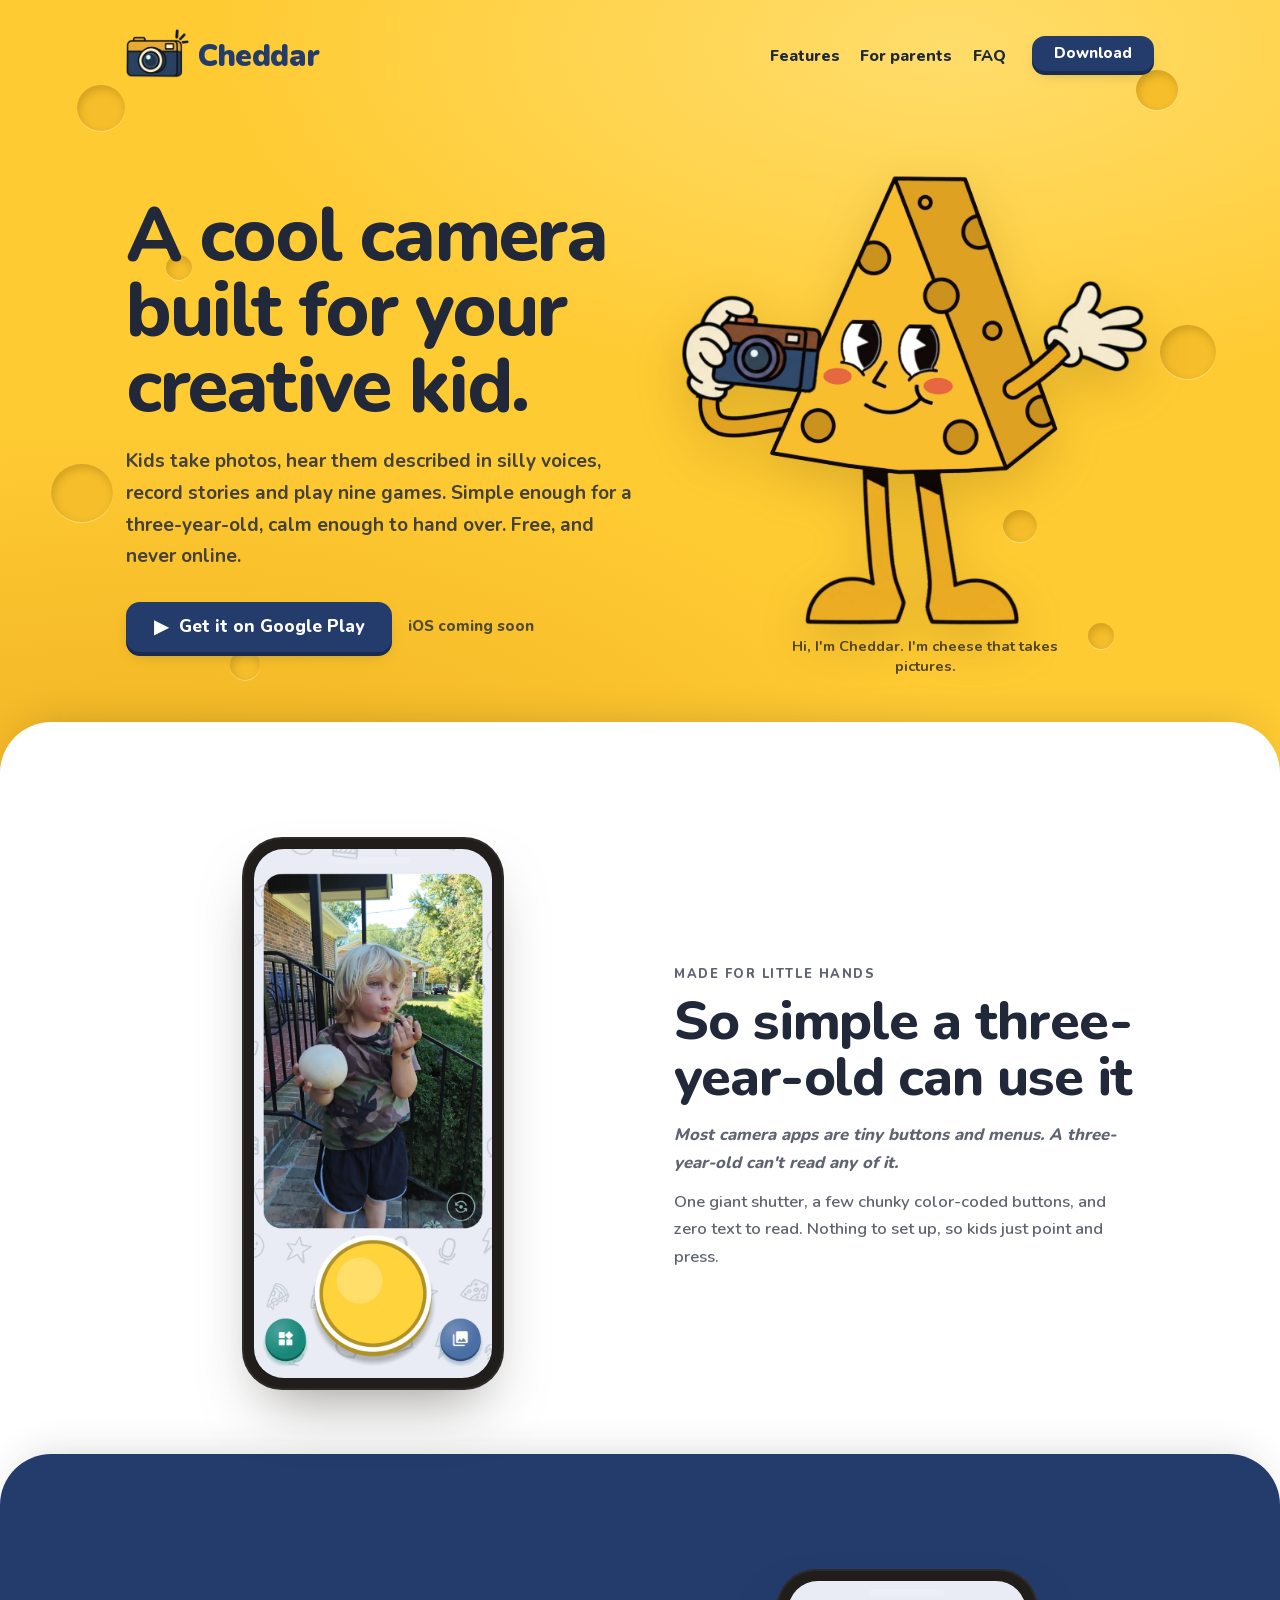
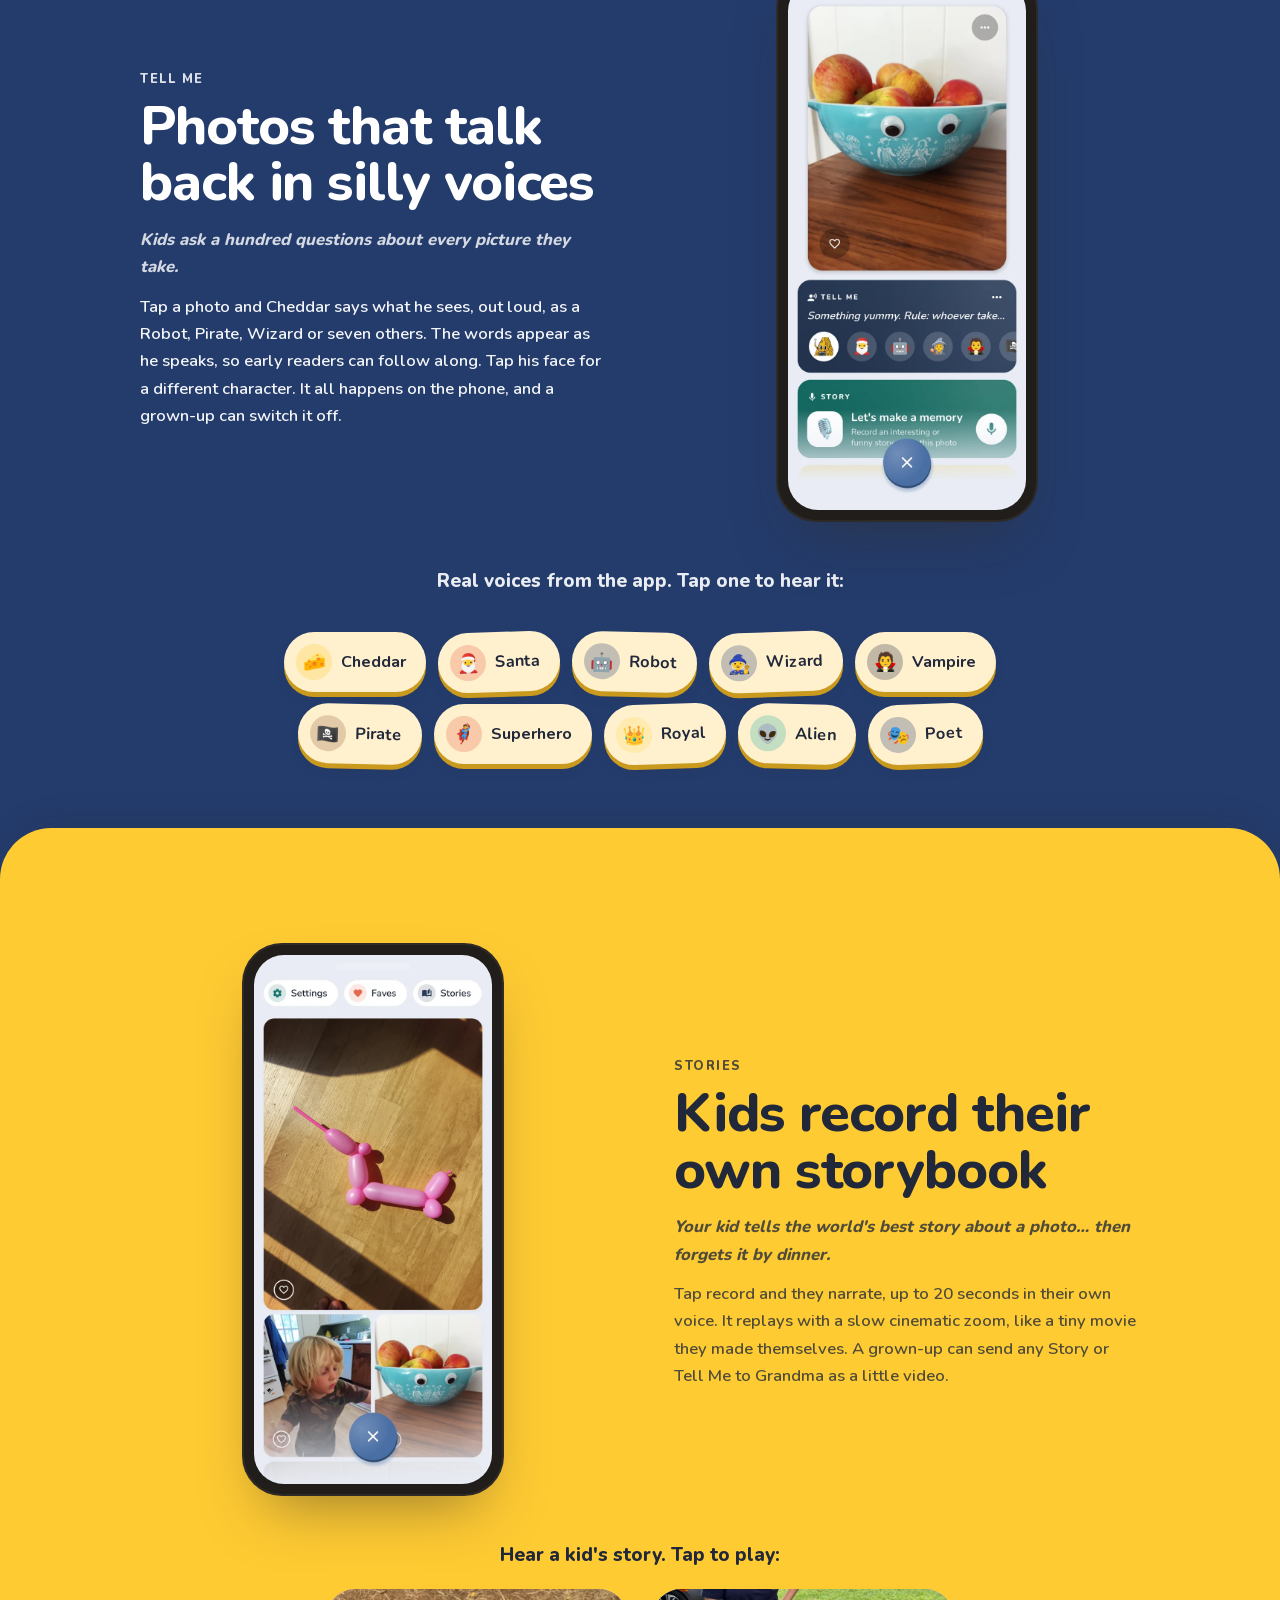
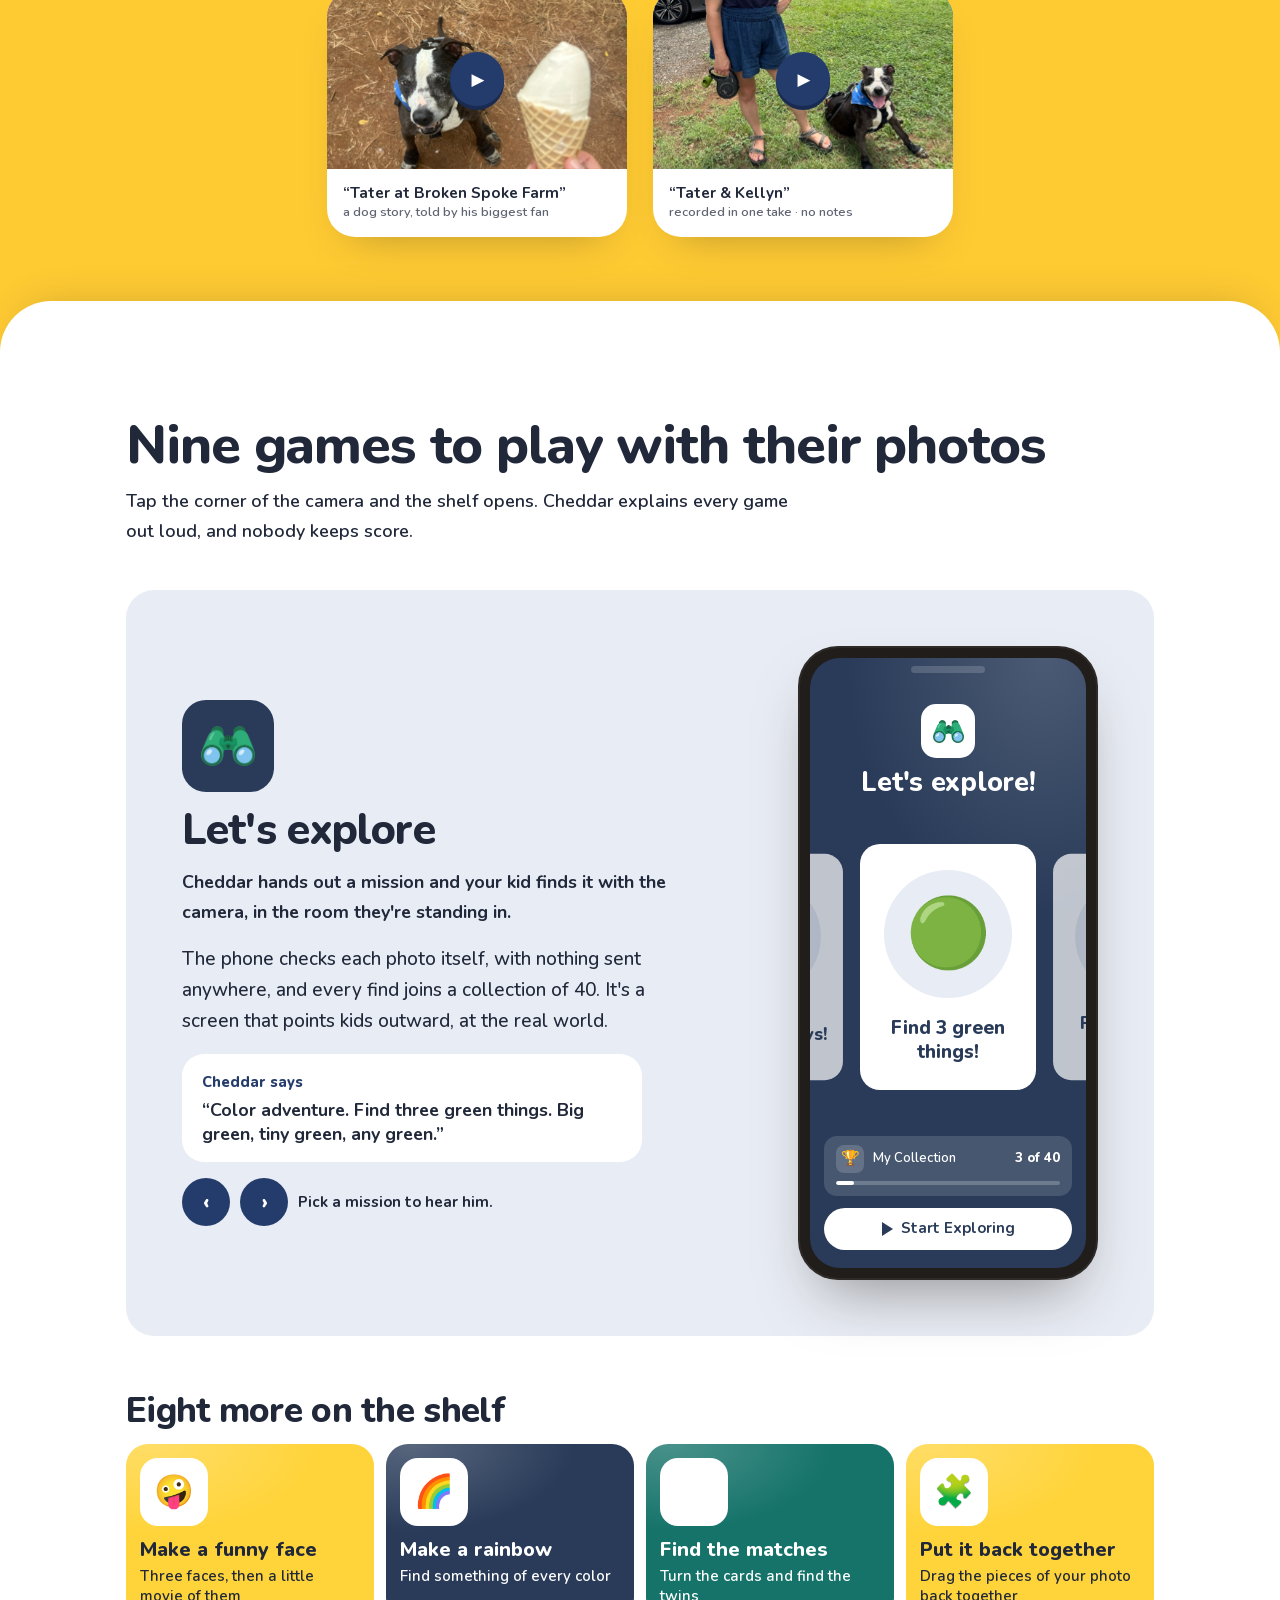
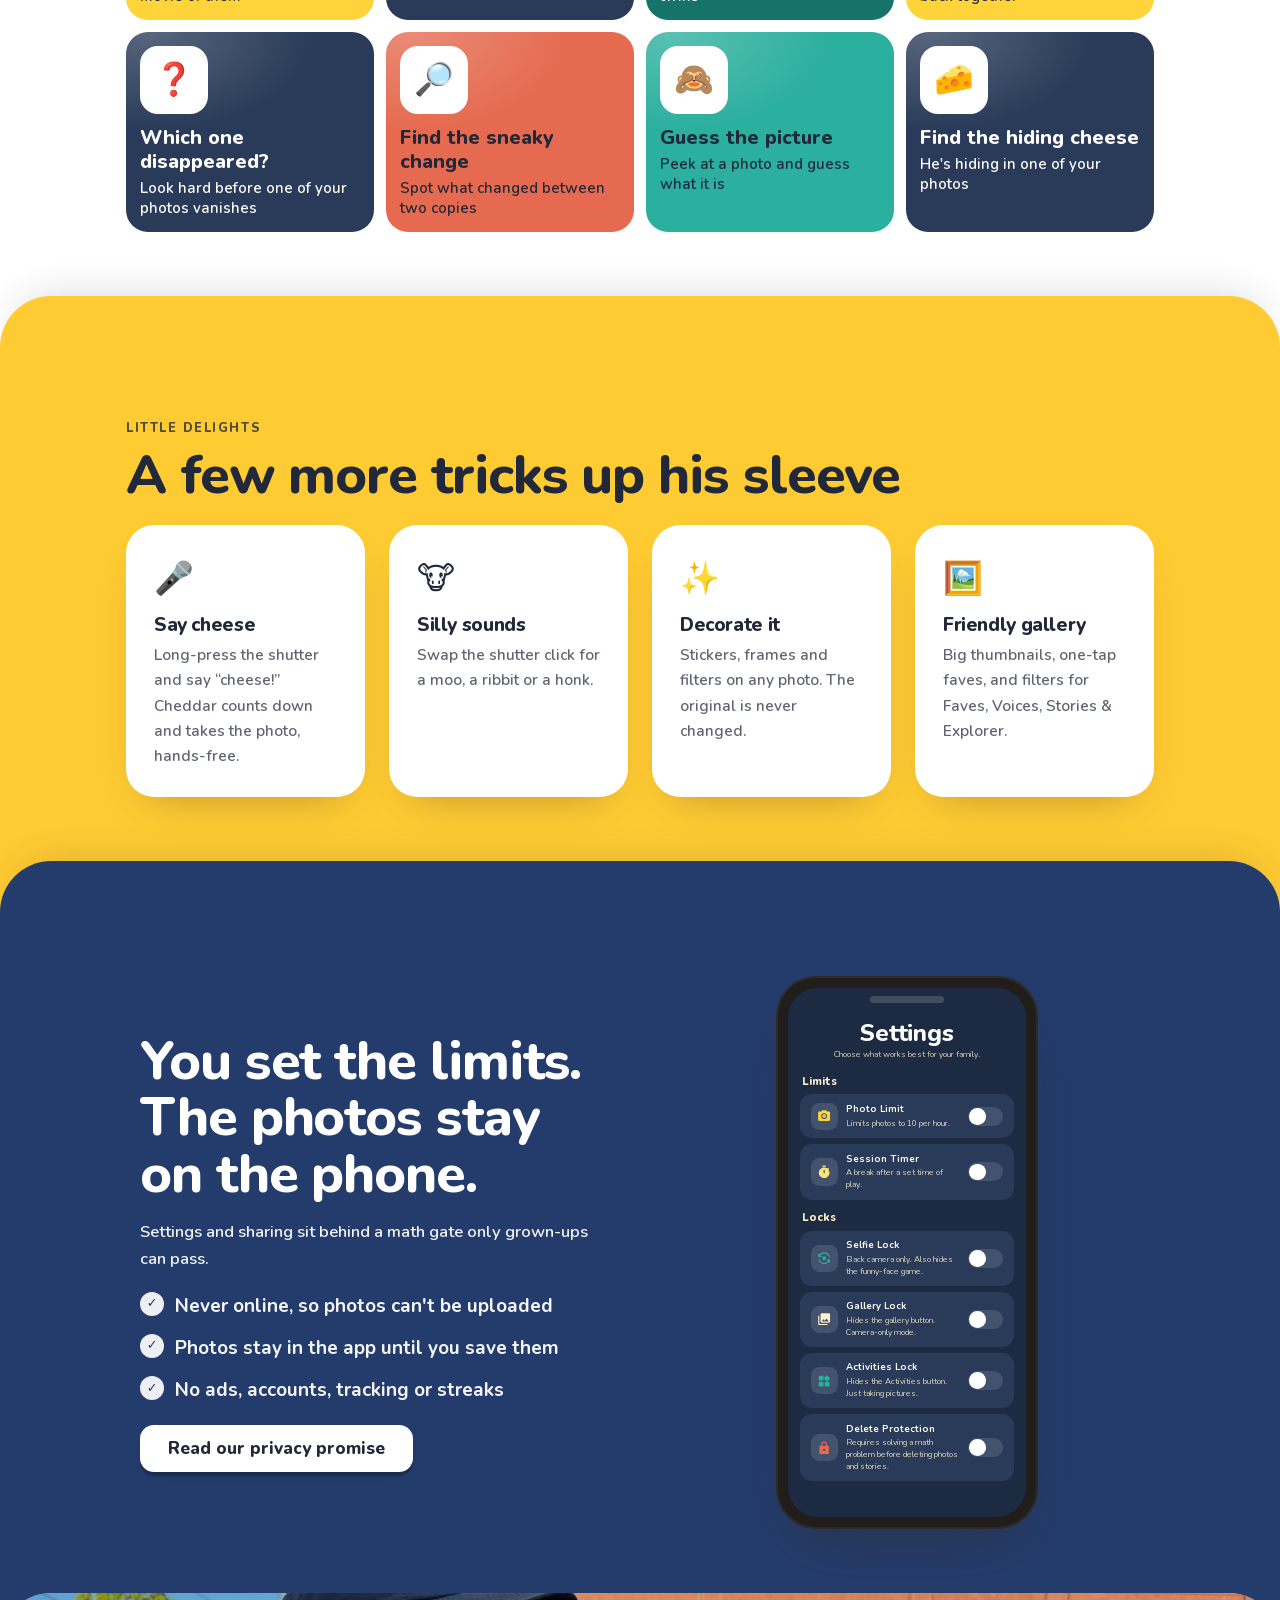
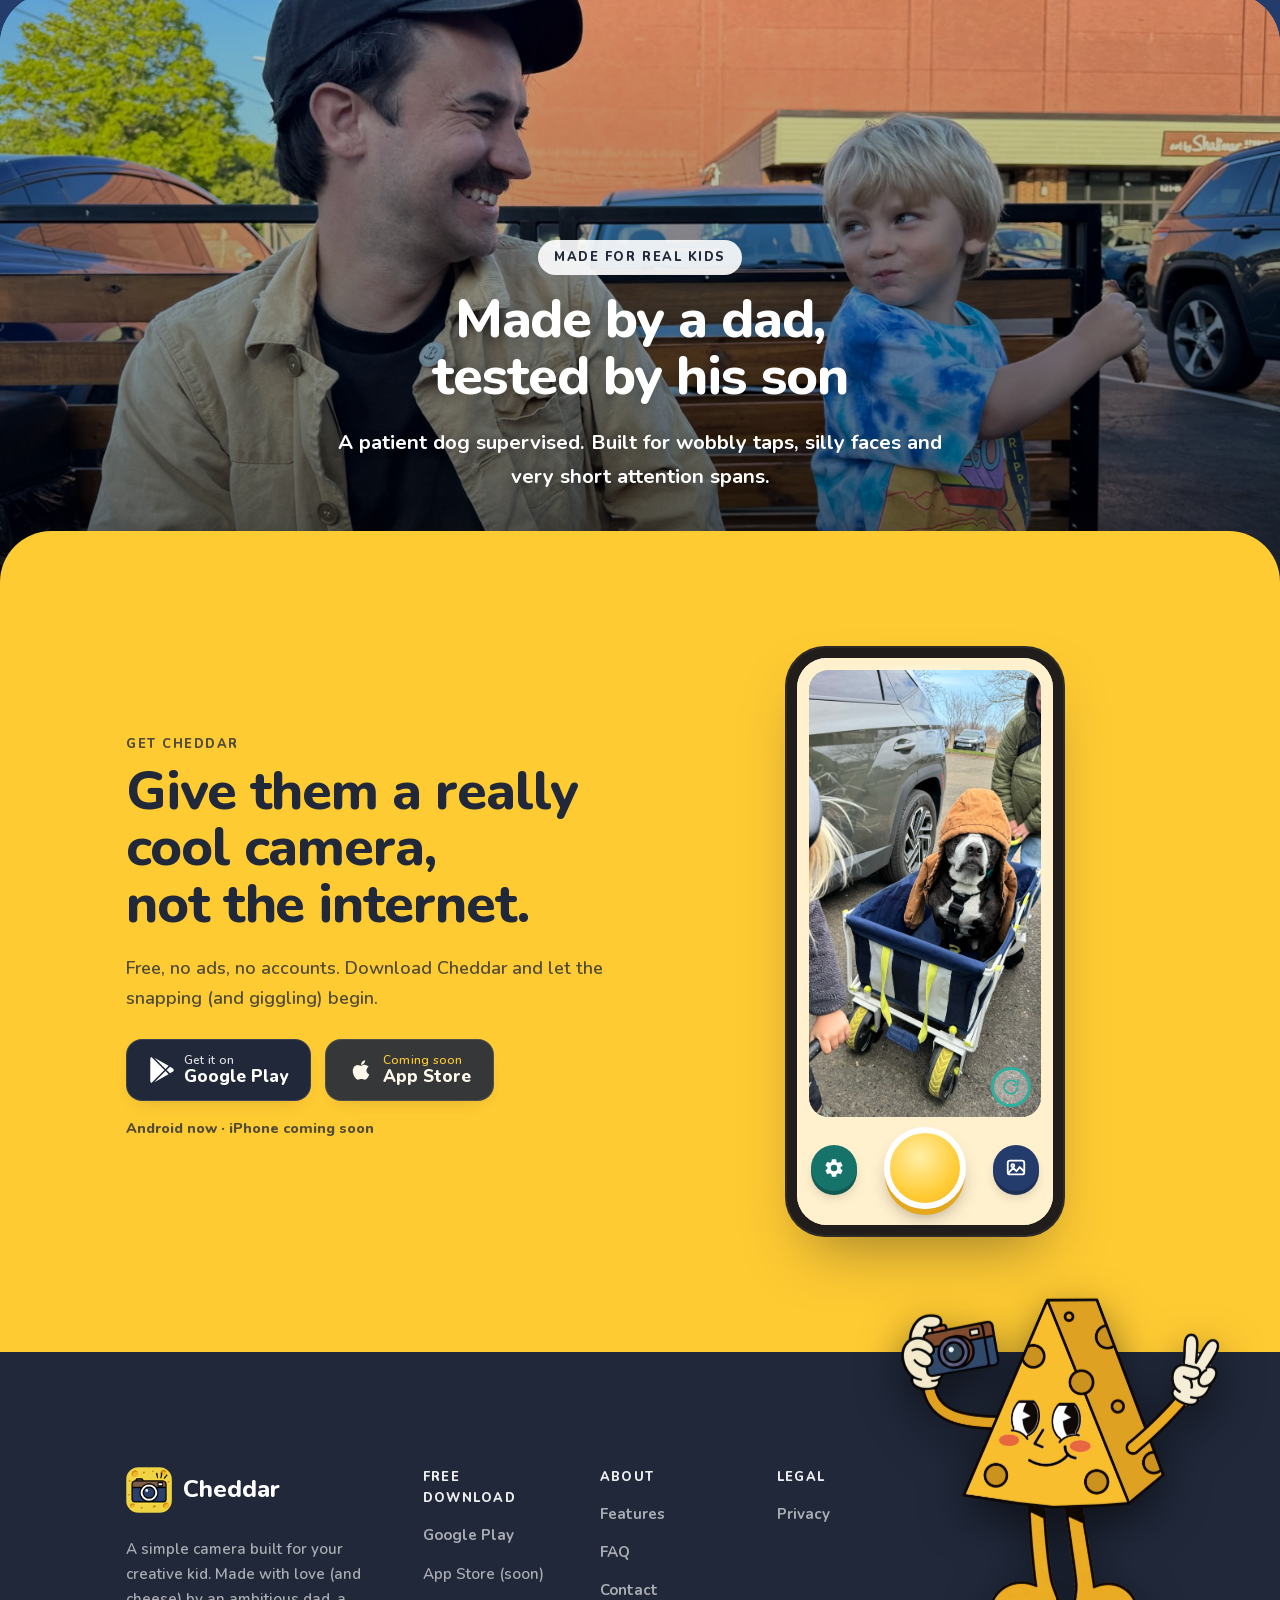
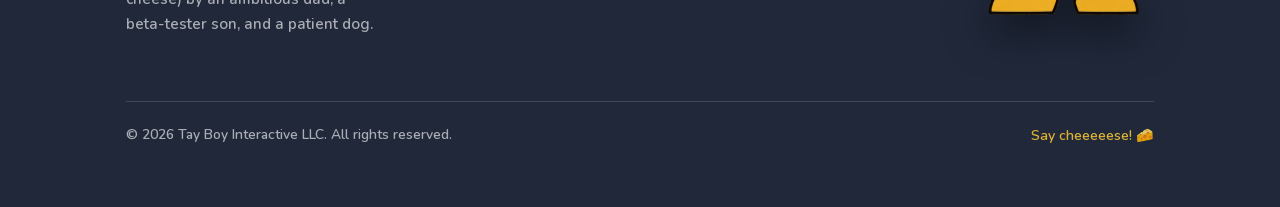
==== index.html @ 5e0cc685 "iPhone: privacy policy gets the iPhone paragraph (backups, add-only camera roll, on-device speech); " ====
<!DOCTYPE html>
<html lang="en">
<head>
  <meta charset="UTF-8" />
  <meta name="viewport" content="width=device-width, initial-scale=1" />
  <script>document.documentElement.classList.add("js");</script>
  <title>Cheddar — A Safe Kids' Camera App for Ages 3 and Up</title>
  <meta name="description" content="Cheddar is a safe, playful first camera app for kids ages 3 and up. Giant buttons, no reading required, photos stay on the device, and parents stay in control." />
  <meta name="theme-color" content="#FFCB33" />
  <link rel="canonical" href="https://cheddar.cam/" />

  <link rel="icon" type="image/png" sizes="32x32" href="assets/img/favicon-32.png?v=202609121222" />
  <link rel="icon" type="image/png" sizes="192x192" href="assets/img/icon-192.png?v=202609121222" />
  <link rel="apple-touch-icon" href="assets/img/apple-touch-icon.png?v=202609121222" />

  <meta property="og:type" content="website" />
  <meta property="og:site_name" content="Cheddar" />
  <meta property="og:title" content="Cheddar — A Safe Kids' Camera App for Ages 3 and Up" />
  <meta property="og:description" content="A safe, playful first camera for kids ages 3 and up. Photos stay on the device; parents stay in control." />
  <meta property="og:url" content="https://cheddar.cam/" />
  <meta property="og:image" content="https://cheddar.cam/assets/img/og-image.png?v=202609121222" />
  <meta property="og:image:width" content="1200" />
  <meta property="og:image:height" content="630" />
  <meta name="twitter:card" content="summary_large_image" />
  <meta name="twitter:title" content="Cheddar — A Safe Kids' Camera App for Ages 3 and Up" />
  <meta name="twitter:description" content="A safe, playful first camera for kids ages 3 and up. Photos stay on the device; parents stay in control." />
  <meta name="twitter:image" content="https://cheddar.cam/assets/img/og-image.png?v=202609121222" />

  <link rel="preload" href="fonts/nunito-latin.woff2" as="font" type="font/woff2" crossorigin />
  <link rel="stylesheet" href="css/styles.css?v=202611171200" />

  <script type="application/ld+json">
  {
    "@context": "https://schema.org",
    "@graph": [
      {
        "@type": "Organization",
        "@id": "https://cheddar.cam/#org",
        "name": "Tay Boy Interactive LLC",
        "url": "https://cheddar.cam/",
        "logo": "https://cheddar.cam/assets/img/icon-512.png?v=202609121222"
      },
      {
        "@type": "WebSite",
        "@id": "https://cheddar.cam/#website",
        "name": "Cheddar",
        "url": "https://cheddar.cam/",
        "publisher": { "@id": "https://cheddar.cam/#org" }
      },
      {
        "@type": "MobileApplication",
        "name": "Cheddar",
        "alternateName": "Cheddar Cam",
        "operatingSystem": "Android",
        "installUrl": "https://play.google.com/store/apps/details?id=com.cheddarcam.android",
        "applicationCategory": "PhotographyApplication",
        "url": "https://cheddar.cam/",
        "description": "Cheddar is a safe, playful first camera app for kids ages 3 and up. Kids take photos by saying “cheese,” hear them described in silly character voices, record their own stories, and play nine games, from scavenger hunts to puzzles made from their own pictures. No ads, no accounts, no tracking — photos stay on the device and parents set the limits.",
        "image": "https://cheddar.cam/assets/img/icon-512.png?v=202609121222",
        "screenshot": "https://cheddar.cam/assets/img/og-image.png?v=202609121222",
        "offers": { "@type": "Offer", "price": "0", "priceCurrency": "USD" },
        "publisher": { "@id": "https://cheddar.cam/#org" }
      }
    ]
  }
  </script>
</head>
<body>
  <a class="skip-link" href="#main">Skip to content</a>


  <header class="site-header">
    <div class="container">
      <a class="brand" href="/">
        <img src="assets/img/logo-camera.webp?v=202609141818" width="45" height="40" alt="" />
        <span>Cheddar</span>
      </a>
      <button class="nav-toggle" type="button" aria-expanded="false" aria-controls="primary-nav" aria-label="Open menu" data-nav-toggle>
        <span class="bars" aria-hidden="true"></span>
      </button>
      <nav class="nav-links" id="primary-nav" aria-label="Primary">
        <a class="nav-text" href="#features">Features</a>
        <a class="nav-text" href="#parents">For parents</a>
        <a class="nav-text" href="/faq">FAQ</a>
        <a class="nav-download toy-btn" href="#download">Download</a>
      </nav>
    </div>
  </header>

  <main id="main">

    <!-- HERO — a playful little world -->
    <section class="hero band" aria-labelledby="hero-title">
      <div class="cheese-holes" aria-hidden="true">
        <span></span><span></span><span></span><span></span>
        <span></span><span></span><span></span><span></span>
      </div>
      <div class="container hero-grid">
        <div class="hero-copy">
          <h1 id="hero-title">
            <span class="ln">A cool camera</span>
            <span class="ln">built for your</span>
            <span class="ln">creative kid.</span>
          </h1>
          <p class="subline">
            Kids take photos, hear them described in silly voices, record
            stories and play nine games. Simple enough for a three-year-old,
            calm enough to hand over. Free, and never online.
          </p>
          <div class="cta-row">
            <a class="toy-btn" href="https://play.google.com/store/apps/details?id=com.cheddarcam.android" data-play-store rel="noopener">
              <span class="btn-emoji" aria-hidden="true">▶</span> Get it on Google Play
            </a>
            <span class="chip is-ghost"> iOS coming soon</span>
          </div>
        </div>

        <div class="hero-visual">
          <div class="hero-mascot-stage" data-mascot-video data-mascot-eager data-webm="assets/video/cheesy-smile.webm?v=202611111000" data-mov="assets/video/cheesy-smile.mov?v=202611111000">
            <img class="hero-mascot-main" src="assets/img/mascot.webp?v=202609181010" alt="Cheddar the cheese mascot, waving with a camera" />
          </div>
          <p class="mascot-intro">Hi, I'm <strong>Cheddar</strong>. I'm cheese that takes pictures.</p>
        </div>
      </div>
    </section>

    <!-- FEATURE PANELS — one clear panel per main feature -->

    <!-- 1. The camera itself (easy UI) -->
    <section id="features" class="fp-section band band--white reveal">
      <div class="container">
        <div class="fpanel">
          <div class="fpanel-media">
            <div class="phone"><div class="phone-screen"><img src="assets/screenshots/camera.webp?v=202610151513" width="280" height="600" alt="Cheddar's camera screen: one giant yellow shutter, the games button and the gallery button" loading="lazy" /></div></div>
          </div>
          <div class="fpanel-copy">
            <span class="eyebrow">Made for little hands</span>
            <h2>So simple a three-year-old can use it</h2>
            <p class="fp-problem">Most camera apps are tiny buttons and menus. A three-year-old can't read any of it.</p>
            <p class="fp-desc">One giant shutter, a few chunky color-coded buttons, and zero text to read. Nothing to set up, so kids just point and press.</p>
          </div>
        </div>
      </div>
    </section>

    <!-- 2. Tell Me (with the voice picker folded in) -->
    <section class="fp-section band band--purple reveal">
      <div class="container">
        <div class="fpanel reverse">
          <div class="fpanel-media">
            <div class="phone"><div class="phone-screen"><img src="assets/screenshots/cheddar-says.webp?v=202610151513" width="280" height="600" alt="A photo of a bowl of apples with googly eyes, with Cheddar's Tell Me card and the character voices beneath it" loading="lazy" /></div></div>
          </div>
          <div class="fpanel-copy">
            <span class="eyebrow">Tell Me</span>
            <h2>Photos that talk back in silly voices</h2>
            <p class="fp-problem">Kids ask a hundred questions about every picture they take.</p>
            <p class="fp-desc">Tap a photo and Cheddar says what he sees, out loud, as a Robot, Pirate, Wizard or seven others. The words appear as he speaks, so early readers can follow along. Tap his face for a different character. It all happens on the phone, and a grown-up can switch it off.</p>
          </div>
        </div>
        <div class="cs-voices">
          <p class="cs-voices-label">Real voices from the app. Tap one to hear it:</p>
          <div class="voice-strip" role="group" aria-label="Character voice samples">
            <button class="voice-chip accent-yellow" type="button" data-audio="assets/voices/voice_preview_kore.m4a"><span class="vc-emoji" aria-hidden="true">🧀</span> Cheddar</button>
            <button class="voice-chip accent-coral" type="button" data-audio="assets/voices/voice_preview_sulafat.m4a"><span class="vc-emoji" aria-hidden="true">🎅</span> Santa</button>
            <button class="voice-chip accent-sky" type="button" data-audio="assets/voices/voice_preview_schedar.m4a"><span class="vc-emoji" aria-hidden="true">🤖</span> Robot</button>
            <button class="voice-chip accent-purple" type="button" data-audio="assets/voices/voice_preview_charon.m4a"><span class="vc-emoji" aria-hidden="true">🧙</span> Wizard</button>
            <button class="voice-chip accent-ink" type="button" data-audio="assets/voices/voice_preview_algenib.m4a"><span class="vc-emoji" aria-hidden="true">🧛</span> Vampire</button>
            <button class="voice-chip accent-orange" type="button" data-audio="assets/voices/voice_preview_orus.m4a"><span class="vc-emoji" aria-hidden="true">🏴‍☠️</span> Pirate</button>
            <button class="voice-chip accent-pink" type="button" data-audio="assets/voices/voice_preview_fenrir.m4a"><span class="vc-emoji" aria-hidden="true">🦸</span> Superhero</button>
            <button class="voice-chip accent-splash" type="button" data-audio="assets/voices/voice_preview_achernar.m4a"><span class="vc-emoji" aria-hidden="true">👑</span> Royal</button>
            <button class="voice-chip accent-mint" type="button" data-audio="assets/voices/voice_preview_zephyr.m4a"><span class="vc-emoji" aria-hidden="true">👽</span> Alien</button>
            <button class="voice-chip accent-purple" type="button" data-audio="assets/voices/voice_preview_puck.m4a"><span class="vc-emoji" aria-hidden="true">🎭</span> Poet</button>
          </div>
        </div>
      </div>
    </section>

    <!-- 3. Stories (sharing folded in) -->
    <section class="fp-section band band--yellow reveal">
      <div class="container">
        <div class="fpanel">
          <div class="fpanel-media">
            <div class="phone"><div class="phone-screen"><img src="assets/screenshots/gallery.webp?v=202610151513" width="280" height="600" alt="Cheddar's gallery: big photos, a heart on each one, and filter pills for Settings, Faves and Stories" loading="lazy" /></div></div>
          </div>
          <div class="fpanel-copy">
            <span class="eyebrow">Stories</span>
            <h2>Kids record their own storybook</h2>
            <p class="fp-problem">Your kid tells the world's best story about a photo… then forgets it by dinner.</p>
            <p class="fp-desc">Tap record and they narrate, up to 20 seconds in their own voice. It replays with a slow cinematic zoom, like a tiny movie they made themselves. A grown-up can send any Story or Tell Me to Grandma as a little video.</p>
          </div>
        </div>
        <div class="story-strip">
          <p class="story-label">Hear a kid's story. Tap to play:</p>
          <div class="story-cards">
            <button class="story-card" type="button" data-audio="assets/stories/story-1.m4a" data-kb="13" aria-label="Play story: Tater at Broken Spoke Farm">
              <span class="story-photo sp-1"><img src="assets/stories/story-1.jpg?v=202610151513" alt="" loading="lazy" decoding="async" /><span class="story-play" aria-hidden="true"></span></span>
              <span class="story-cap"><b>“Tater at Broken Spoke Farm”</b><span>a dog story, told by his biggest fan</span></span>
            </button>
            <button class="story-card" type="button" data-audio="assets/stories/story-2.m4a" data-kb="21" aria-label="Play story: Tater and Kellyn">
              <span class="story-photo sp-2"><img src="assets/stories/story-2.jpg?v=202610151513" alt="" loading="lazy" decoding="async" /><span class="story-play" aria-hidden="true"></span></span>
              <span class="story-cap"><b>“Tater &amp; Kellyn”</b><span>recorded in one take · no notes</span></span>
            </button>
          </div>
        </div>
      </div>
    </section>

    <!-- 4. The games shelf: Explorer featured with a working demo, then the other eight games.
         Tile titles, subtitles, marks and colours mirror ActivitiesScreen.kt in the Android repo;
         the demo mirrors SafariScreen.kt, and its missions and lines come from SafariTemplates.kt.
         Each mission plays Cheddar's own recorded intro, copied from the app's clip library. -->
    <section id="activities" class="shelf-section band band--white reveal">
      <div class="container">
        <div class="section-head shelf-head">
          <h2>Nine games to play with their photos</h2>
          <p class="lede">Tap the corner of the camera and the shelf opens. Cheddar explains every game out loud, and nobody keeps score.</p>
        </div>

        <div class="shelf-feature">
          <div class="shelf-feature-copy">
            <span class="shelf-feature-mark"><img src="assets/img/binoculars.webp?v=202611101700" width="54" height="40" alt="" /></span>
            <h3>Let's explore</h3>
            <p class="shelf-feature-lede">Cheddar hands out a mission and your kid finds it with the camera, in the room they're standing in.</p>
            <p>The phone checks each photo itself, with nothing sent anywhere, and every find joins a collection of 40. It's a screen that points kids outward, at the real world.</p>
            <div class="shelf-says" aria-live="polite"><b>Cheddar says</b><q data-explorer-says>Color adventure. Find three green things. Big green, tiny green, any green.</q></div>
            <div class="shelf-nav">
              <button type="button" data-explorer-prev aria-label="Previous mission">‹</button>
              <button type="button" data-explorer-next aria-label="Next mission">›</button>
              <span>Pick a mission to hear him.</span>
            </div>
          </div>

          <div class="phone shelf-phone">
            <div class="phone-screen">
              <div class="app-explorer" data-ui data-explorer-demo>
                <span class="ex-mark"><img src="assets/img/binoculars.webp?v=202611101700" width="31" height="23" alt="" /></span>
                <p class="ex-title">Let's explore!</p>
                <div class="ex-view" data-explorer-view>
                  <div class="ex-track" data-explorer-track role="group" aria-label="Pick a mission">
                      <button class="ex-card" type="button" data-audio="assets/voices/explorer-comfy.m4a" data-says="New adventure. Find three comfy things. Go."><span class="ex-disc" aria-hidden="true">🛋️</span><span class="ex-name">Find 3 comfy things!</span></button>
                      <button class="ex-card" type="button" data-audio="assets/voices/explorer-smiles.m4a" data-says="Smile adventure. Find three big smiles. Tickles are allowed."><span class="ex-disc" aria-hidden="true">😁</span><span class="ex-name">Find 3 big smiles!</span></button>
                      <button class="ex-card" type="button" data-audio="assets/voices/explorer-toys.m4a" data-says="New adventure. Find three fun toys. Go."><span class="ex-disc" aria-hidden="true">🎈</span><span class="ex-name">Find 3 fun toys!</span></button>
                      <button class="ex-card is-focus" type="button" data-audio="assets/voices/explorer-green.m4a" data-says="Color adventure. Find three green things. Big green, tiny green, any green."><span class="ex-disc" aria-hidden="true">🟢</span><span class="ex-name">Find 3 green things!</span></button>
                      <button class="ex-card" type="button" data-audio="assets/voices/explorer-bright.m4a" data-says="Light adventure. Find three bright spots. Sunny windows, glowy lamps, shiny stuff."><span class="ex-disc" aria-hidden="true">☀️</span><span class="ex-name">Find 3 bright spots!</span></button>
                      <button class="ex-card" type="button" data-audio="assets/voices/explorer-yummy.m4a" data-says="New adventure. Find three yummy things. Go."><span class="ex-disc" aria-hidden="true">🍎</span><span class="ex-name">Find 3 yummy things!</span></button>
                      <button class="ex-card" type="button" data-audio="assets/voices/explorer-blue.m4a" data-says="Color adventure. Find three blue things. Big blue, tiny blue, any blue."><span class="ex-disc" aria-hidden="true">🔵</span><span class="ex-name">Find 3 blue things!</span></button>
                      <button class="ex-card" type="button" data-audio="assets/voices/explorer-shoes.m4a" data-says="New mission. Find three shoes. Easy. Probably. Go find out."><span class="ex-disc" aria-hidden="true">👟</span><span class="ex-name">Find 3 shoes!</span></button>
                  </div>
                </div>
                <div class="ex-coll"><span class="ex-trophy" aria-hidden="true">🏆</span><span>My Collection</span><span class="ex-count">3 of 40</span><span class="ex-bar"><i></i></span></div>
                <button class="ex-start" type="button" data-explorer-start>Start Exploring</button>
              </div>
            </div>
          </div>
        </div>

        <h3 class="shelf-more">Eight more on the shelf</h3>
        <ul class="shelf-tiles" data-ui>
          <li class="shelf-tile is-yellow"><span class="shelf-mark" aria-hidden="true">🤪</span><b>Make a funny face</b><span class="shelf-sub">Three faces, then a little movie of them</span></li>
          <li class="shelf-tile is-navy"><span class="shelf-mark" aria-hidden="true">🌈</span><b>Make a rainbow</b><span class="shelf-sub">Find something of every color</span></li>
          <li class="shelf-tile is-teal-deep"><span class="shelf-mark shelf-mark--pair" aria-hidden="true"><span>🃏</span><span>🃏</span></span><b>Find the matches</b><span class="shelf-sub">Turn the cards and find the twins</span></li>
          <li class="shelf-tile is-yellow"><span class="shelf-mark" aria-hidden="true">🧩</span><b>Put it back together</b><span class="shelf-sub">Drag the pieces of your photo back together</span></li>
          <li class="shelf-tile is-navy"><span class="shelf-mark" aria-hidden="true">❓</span><b>Which one disappeared?</b><span class="shelf-sub">Look hard before one of your photos vanishes</span></li>
          <li class="shelf-tile is-coral"><span class="shelf-mark" aria-hidden="true">🔎</span><b>Find the sneaky change</b><span class="shelf-sub">Spot what changed between two copies</span></li>
          <li class="shelf-tile is-teal"><span class="shelf-mark" aria-hidden="true">🙈</span><b>Guess the picture</b><span class="shelf-sub">Peek at a photo and guess what it is</span></li>
          <li class="shelf-tile is-navy"><span class="shelf-mark" aria-hidden="true">🧀</span><b>Find the hiding cheese</b><span class="shelf-sub">He's hiding in one of your photos</span></li>
        </ul>
      </div>
    </section>

    <!-- 5. MORE COOL STUFF (Say Cheese lives here as the first card) -->
    <section class="more-section band band--yellow reveal">
      <div class="container">
        <div class="section-head center">
          <span class="eyebrow">Little delights</span>
          <h2>A few more tricks up his sleeve</h2>
        </div>
        <div class="more-grid">
          <div class="more-card accent-sky"><span class="more-emoji" aria-hidden="true">🎤</span><h3>Say cheese</h3><p>Long-press the shutter and say “cheese!” Cheddar counts down and takes the photo, hands-free.</p></div>
          <div class="more-card accent-mint"><span class="more-emoji" aria-hidden="true">🐮</span><h3>Silly sounds</h3><p>Swap the shutter click for a moo, a ribbit or a honk.</p></div>
          <div class="more-card accent-pink"><span class="more-emoji" aria-hidden="true">✨</span><h3>Decorate it</h3><p>Stickers, frames and filters on any photo. The original is never changed.</p></div>
          <div class="more-card accent-orange"><span class="more-emoji" aria-hidden="true">🖼️</span><h3>Friendly gallery</h3><p>Big thumbnails, one-tap faves, and filters for Faves, Voices, Stories &amp; Explorer.</p></div>
        </div>
      </div>
    </section>

    <!-- 6. For parents: copy beside a working copy of the app's own Settings screen.
         The rows, words, icons and defaults mirror SettingsScreen.kt in the Android repo
         (Limits + Locks), shown in the site's phone frame; re-check them there when the app's settings change. -->
    <section id="parents" class="fp-section band band--blue clip reveal">
      <div class="container">
        <div class="fpanel reverse parents-panel">
          <div class="fpanel-media">
            <div class="phone parents-phone"><div class="phone-screen">
            <div class="app-settings" data-ui data-settings-demo role="group" aria-label="A working copy of Cheddar's grown-up settings">
              <p class="as-title">Settings</p>
              <p class="as-sub">Choose what works best for your family.</p>

              <p class="as-head">Limits</p>
              <div class="as-card">
                <div class="as-row"><span class="as-chip as-yellow"><svg viewBox="0 0 24 24" aria-hidden="true" focusable="false"><path d="M12,12m-3,0a3,3 0,1 1,6 0a3,3 0,1 1,-6 0"/><path d="M20,4h-3.17l-1.24,-1.35c-0.37,-0.41 -0.91,-0.65 -1.47,-0.65L9.88,2c-0.56,0 -1.1,0.24 -1.48,0.65L7.17,4L4,4c-1.1,0 -2,0.9 -2,2v12c0,1.1 0.9,2 2,2h16c1.1,0 2,-0.9 2,-2L22,6c0,-1.1 -0.9,-2 -2,-2zM12,17c-2.76,0 -5,-2.24 -5,-5s2.24,-5 5,-5 5,2.24 5,5 -2.24,5 -5,5z"/></svg></span><span class="as-text"><span class="as-name">Photo Limit</span><span class="as-desc" data-limit-desc>Limits photos to 10 per hour.</span></span><button class="as-switch" type="button" role="switch" aria-checked="false" aria-label="Photo Limit" data-sw="limit" data-opens></button></div>
                <div class="as-extra"><div class="as-extra-in">
                  <div class="as-hair"></div>
                  <div class="as-picker" role="group" aria-label="Photos per hour" data-pick="limit"><button type="button" data-v="5" aria-pressed="false">5</button><button type="button" data-v="10" aria-pressed="true">10</button><button type="button" data-v="15" aria-pressed="false">15</button><button type="button" data-v="20" aria-pressed="false">20</button></div>
                  <div class="as-hair as-hair--in"></div>
                  <div class="as-sub-row"><div class="as-row"><span class="as-chip as-teal"><svg viewBox="0 0 24 24" aria-hidden="true" focusable="false"><path d="M3,10v4c0,0.55 0.45,1 1,1h3l3.29,3.29c0.63,0.63 1.71,0.18 1.71,-0.71L12,6.41c0,-0.89 -1.08,-1.34 -1.71,-0.71L7,9L4,9c-0.55,0 -1,0.45 -1,1zM16.5,12c0,-1.77 -1.02,-3.29 -2.5,-4.03v8.05c1.48,-0.73 2.5,-2.25 2.5,-4.02zM14,4.45v0.2c0,0.38 0.25,0.71 0.6,0.85C17.18,6.53 19,9.06 19,12s-1.82,5.47 -4.4,6.5c-0.36,0.14 -0.6,0.47 -0.6,0.85v0.2c0,0.63 0.63,1.07 1.21,0.85C18.6,19.11 21,15.84 21,12s-2.4,-7.11 -5.79,-8.4c-0.58,-0.23 -1.21,0.22 -1.21,0.85z"/></svg></span><span class="as-text"><span class="as-name">Count Down Out Loud</span><span class="as-desc">Cheddar says how many photos are left (“2 more pictures!”).</span></span><button class="as-switch" type="button" role="switch" aria-checked="false" aria-label="Count Down Out Loud for photos" data-sw="limit-count"></button></div></div>
                </div></div>
              </div>
              <div class="as-card">
                <div class="as-row"><span class="as-chip as-splash"><svg viewBox="0 0 24 24" aria-hidden="true" focusable="false"><path d="M10,3h4c0.55,0 1,-0.45 1,-1c0,-0.55 -0.45,-1 -1,-1h-4C9.45,1 9,1.45 9,2C9,2.55 9.45,3 10,3z"/><path d="M19.03,7.39l0.75,-0.75c0.38,-0.38 0.39,-1.01 0,-1.4c0,0 -0.01,-0.01 -0.01,-0.01c-0.39,-0.39 -1.01,-0.38 -1.4,0l-0.75,0.75C16.07,4.74 14.12,4 12,4c-4.8,0 -8.88,3.96 -9,8.76C2.87,17.84 6.94,22 12,22c4.98,0 9,-4.03 9,-9C21,10.88 20.26,8.93 19.03,7.39zM13,13c0,0.55 -0.45,1 -1,1s-1,-0.45 -1,-1V9c0,-0.55 0.45,-1 1,-1s1,0.45 1,1V13z"/></svg></span><span class="as-text"><span class="as-name">Session Timer</span><span class="as-desc" data-timer-desc>A break after a set time of play.</span></span><button class="as-switch" type="button" role="switch" aria-checked="false" aria-label="Session Timer" data-sw="timer" data-opens></button></div>
                <div class="as-extra"><div class="as-extra-in">
                  <div class="as-hair"></div>
                  <div class="as-picker" role="group" aria-label="Minutes of play" data-pick="session"><button type="button" data-v="5" aria-pressed="true">5 min</button><button type="button" data-v="10" aria-pressed="false">10 min</button><button type="button" data-v="15" aria-pressed="false">15 min</button><button type="button" data-v="20" aria-pressed="false">20 min</button></div>
                  <div class="as-hair as-hair--in"></div>
                  <div class="as-sub-row as-sub-head"><div class="as-row"><span class="as-chip as-teal"><svg viewBox="0 0 24 24" aria-hidden="true" focusable="false"><path d="M12,6m-2,0a2,2 0,1 1,4 0a2,2 0,1 1,-4 0"/><path d="M21,14.94L21,14.94c0,-0.5 -0.36,-0.93 -0.85,-0.98c-1.88,-0.21 -3.49,-1.13 -4.75,-2.63l-1.34,-1.6C13.68,9.26 13.12,9 12.53,9h-1.05c-0.59,0 -1.15,0.26 -1.53,0.72l-1.34,1.6c-1.25,1.5 -2.87,2.42 -4.75,2.63C3.36,14.01 3,14.44 3,14.94v0c0,0.6 0.53,1.07 1.13,1c2.3,-0.27 4.32,-1.39 5.87,-3.19V15l-3.76,1.5c-0.65,0.26 -1.16,0.83 -1.23,1.53C4.91,19.1 5.74,20 6.79,20H9v-0.5c0,-1.38 1.12,-2.5 2.5,-2.5h3c0.28,0 0.5,0.22 0.5,0.5S14.78,18 14.5,18h-3c-0.83,0 -1.5,0.67 -1.5,1.5V20l7.1,0c0.85,0 1.65,-0.54 1.85,-1.37c0.21,-0.89 -0.27,-1.76 -1.08,-2.08L14,15v-2.25c1.56,1.8 3.57,2.91 5.87,3.19C20.47,16 21,15.54 21,14.94z"/></svg></span><span class="as-text"><span class="as-name">Break Length</span><span class="as-desc">Then the camera comes back. A grown-up can end it sooner.</span></span></div></div>
                  <div class="as-picker" role="group" aria-label="Minutes of break" data-pick="rest"><button type="button" data-v="5" aria-pressed="false">5 min</button><button type="button" data-v="10" aria-pressed="true">10 min</button><button type="button" data-v="15" aria-pressed="false">15 min</button><button type="button" data-v="30" aria-pressed="false">30 min</button></div>
                  <div class="as-hair as-hair--in"></div>
                  <div class="as-sub-row"><div class="as-row"><span class="as-chip as-teal"><svg viewBox="0 0 24 24" aria-hidden="true" focusable="false"><path d="M3,10v4c0,0.55 0.45,1 1,1h3l3.29,3.29c0.63,0.63 1.71,0.18 1.71,-0.71L12,6.41c0,-0.89 -1.08,-1.34 -1.71,-0.71L7,9L4,9c-0.55,0 -1,0.45 -1,1zM16.5,12c0,-1.77 -1.02,-3.29 -2.5,-4.03v8.05c1.48,-0.73 2.5,-2.25 2.5,-4.02zM14,4.45v0.2c0,0.38 0.25,0.71 0.6,0.85C17.18,6.53 19,9.06 19,12s-1.82,5.47 -4.4,6.5c-0.36,0.14 -0.6,0.47 -0.6,0.85v0.2c0,0.63 0.63,1.07 1.21,0.85C18.6,19.11 21,15.84 21,12s-2.4,-7.11 -5.79,-8.4c-0.58,-0.23 -1.21,0.22 -1.21,0.85z"/></svg></span><span class="as-text"><span class="as-name">Count Down Out Loud</span><span class="as-desc">Cheddar calls out the time left (“one minute left!”).</span></span><button class="as-switch" type="button" role="switch" aria-checked="false" aria-label="Count Down Out Loud for breaks" data-sw="timer-count"></button></div></div>
                </div></div>
              </div>

              <p class="as-head as-head--next">Locks</p>
              <div class="as-card"><div class="as-row"><span class="as-chip as-teal"><svg viewBox="0 0 24 24" aria-hidden="true" focusable="false"><path d="M9,12c0,1.66 1.34,3 3,3s3,-1.34 3,-3s-1.34,-3 -3,-3S9,10.34 9,12z"/><path d="M8,9L8,9c0,-0.55 -0.45,-1 -1,-1H5.09C6.47,5.61 9.05,4 12,4c3.49,0 6.45,2.24 7.54,5.36C19.68,9.75 20.07,10 20.48,10h0c0.68,0 1.18,-0.67 0.96,-1.31C20.07,4.79 16.36,2 12,2C8.73,2 5.82,3.58 4,6.01V5c0,-0.55 -0.45,-1 -1,-1h0C2.45,4 2,4.45 2,5v4c0,0.55 0.45,1 1,1h4C7.55,10 8,9.55 8,9z"/><path d="M16,15L16,15c0,0.55 0.45,1 1,1h1.91c-1.38,2.39 -3.96,4 -6.91,4c-3.49,0 -6.45,-2.24 -7.54,-5.36C4.32,14.25 3.93,14 3.52,14h0c-0.68,0 -1.18,0.67 -0.96,1.31C3.93,19.21 7.64,22 12,22c3.27,0 6.18,-1.58 8,-4.01V19c0,0.55 0.45,1 1,1h0c0.55,0 1,-0.45 1,-1v-4c0,-0.55 -0.45,-1 -1,-1h-4C16.45,14 16,14.45 16,15z"/></svg></span><span class="as-text"><span class="as-name">Selfie Lock</span><span class="as-desc">Back camera only. Also hides the funny-face game.</span></span><button class="as-switch" type="button" role="switch" aria-checked="false" aria-label="Selfie Lock" data-sw="selfie"></button></div></div>
              <div class="as-card"><div class="as-row"><span class="as-chip as-cream"><svg viewBox="0 0 24 24" aria-hidden="true" focusable="false"><path d="M22,16L22,4c0,-1.1 -0.9,-2 -2,-2L8,2c-1.1,0 -2,0.9 -2,2v12c0,1.1 0.9,2 2,2h12c1.1,0 2,-0.9 2,-2zM11.4,12.53l1.63,2.18 2.58,-3.22c0.2,-0.25 0.58,-0.25 0.78,0l2.96,3.7c0.26,0.33 0.03,0.81 -0.39,0.81L9,16c-0.41,0 -0.65,-0.47 -0.4,-0.8l2,-2.67c0.2,-0.26 0.6,-0.26 0.8,0zM2,7v13c0,1.1 0.9,2 2,2h13c0.55,0 1,-0.45 1,-1s-0.45,-1 -1,-1L5,20c-0.55,0 -1,-0.45 -1,-1L4,7c0,-0.55 -0.45,-1 -1,-1s-1,0.45 -1,1z"/></svg></span><span class="as-text"><span class="as-name">Gallery Lock</span><span class="as-desc">Hides the gallery button. Camera-only mode.</span></span><button class="as-switch" type="button" role="switch" aria-checked="false" aria-label="Gallery Lock" data-sw="gallery"></button></div></div>
              <div class="as-card"><div class="as-row"><span class="as-chip as-teal"><svg viewBox="0 0 24 24" aria-hidden="true" focusable="false"><path d="M13,14v6c0,0.55 0.45,1 1,1h6c0.55,0 1,-0.45 1,-1v-6c0,-0.55 -0.45,-1 -1,-1h-6c-0.55,0 -1,0.45 -1,1zM4,21h6c0.55,0 1,-0.45 1,-1v-6c0,-0.55 -0.45,-1 -1,-1L4,13c-0.55,0 -1,0.45 -1,1v6c0,0.55 0.45,1 1,1zM3,4v6c0,0.55 0.45,1 1,1h6c0.55,0 1,-0.45 1,-1L11,4c0,-0.55 -0.45,-1 -1,-1L4,3c-0.55,0 -1,0.45 -1,1zM15.95,2.4L11.7,6.64c-0.39,0.39 -0.39,1.02 0,1.41l4.25,4.25c0.39,0.39 1.02,0.39 1.41,0l4.25,-4.25c0.39,-0.39 0.39,-1.02 0,-1.41L17.37,2.4c-0.39,-0.39 -1.03,-0.39 -1.42,0z"/></svg></span><span class="as-text"><span class="as-name">Activities Lock</span><span class="as-desc">Hides the Activities button. Just taking pictures.</span></span><button class="as-switch" type="button" role="switch" aria-checked="false" aria-label="Activities Lock" data-sw="activities"></button></div></div>
              <div class="as-card"><div class="as-row"><span class="as-chip as-coral"><svg viewBox="0 0 24 24" aria-hidden="true" focusable="false"><path d="M18,8h-1L17,6c0,-2.76 -2.24,-5 -5,-5S7,3.24 7,6v2L6,8c-1.1,0 -2,0.9 -2,2v10c0,1.1 0.9,2 2,2h12c1.1,0 2,-0.9 2,-2L20,10c0,-1.1 -0.9,-2 -2,-2zM12,17c-1.1,0 -2,-0.9 -2,-2s0.9,-2 2,-2 2,0.9 2,2 -0.9,2 -2,2zM9,8L9,6c0,-1.66 1.34,-3 3,-3s3,1.34 3,3v2L9,8z"/></svg></span><span class="as-text"><span class="as-name">Delete Protection</span><span class="as-desc">Requires solving a math problem before deleting photos and stories.</span></span><button class="as-switch" type="button" role="switch" aria-checked="false" aria-label="Delete Protection" data-sw="delete"></button></div></div>
            </div>
            </div></div>
          </div>
          <div class="fpanel-copy">
            <h2>You set the limits. The photos stay on the phone.</h2>
            <p class="fp-desc">Settings and sharing sit behind a math gate only grown-ups can pass.</p>
            <ul class="fp-list">
              <li><span class="fp-tick" aria-hidden="true">✓</span> Never online, so photos can't be uploaded</li>
              <li><span class="fp-tick" aria-hidden="true">✓</span> Photos stay in the app until you save them</li>
              <li><span class="fp-tick" aria-hidden="true">✓</span> No ads, accounts, tracking or streaks</li>
            </ul>
            <a class="toy-btn fp-privacy" href="/privacy">Read our privacy promise</a>
          </div>
        </div>
      </div>
    </section>

    <!-- 7. FULL-WIDTH PHOTO BAND: the maker story, between parents and download -->
    <section class="band band--photo photo-band reveal" data-photo="assets/img/dad.jpg" aria-label="Cheddar in real life">
      <div class="pb-inner">
        <span class="pb-eyebrow">Made for real kids</span>
        <h2>Made by a dad, tested by his son</h2>
        <p>A patient dog supervised. Built for wobbly taps, silly faces and very short attention spans.</p>
      </div>
    </section>

    <!-- DOWNLOAD / GET CHEDDAR -->
    <section id="download" class="download band band--yellow reveal" aria-labelledby="download-title">
      <div class="container download-grid">
        <div class="download-copy">
          <span class="eyebrow">Get Cheddar</span>
          <h2 id="download-title">Give them a really cool camera, not the internet.</h2>
          <p class="lede">Free, no ads, no accounts. Download Cheddar and let the snapping (and giggling) begin.</p>
          <div class="store-row">
            <a class="store-badge store-badge--lg" href="https://play.google.com/store/apps/details?id=com.cheddarcam.android" data-play-store rel="noopener" aria-label="Get Cheddar on Google Play">
              <svg viewBox="0 0 512 512" aria-hidden="true"><path d="M325.3 234.3 104.6 13l280.8 161.2-60.1 60.1zM47 0C34 6.8 25.3 19.2 25.3 35.3v441.3c0 16.1 8.7 28.5 21.7 35.3l256.6-256L47 0zm425.2 225.6-58.9-34.1-65.7 64.5 65.7 64.5 60.1-34.1c18-14.3 18-46.5-1.2-60.8zM104.6 499l280.8-161.2-60.1-60.1L104.6 499z"/></svg>
              <span class="sb-text"><span class="sb-top">Get it on</span><span class="sb-name">Google Play</span></span>
            </a>
            <span class="store-badge store-badge--lg is-soon">
              <svg viewBox="0 0 24 24" aria-hidden="true"><path d="M17.05 20.28c-.98.95-2.05.8-3.08.35-1.09-.46-2.09-.48-3.24 0-1.44.62-2.2.44-3.06-.35C2.79 15.25 3.51 7.59 9.05 7.31c1.35.07 2.29.74 3.08.8 1.18-.24 2.31-.93 3.57-.84 1.51.12 2.65.72 3.4 1.8-3.12 1.87-2.38 5.98.48 7.13-.57 1.5-1.31 2.99-2.51 4.09zM12.03 7.25c-.15-2.23 1.66-4.07 3.74-4.25.29 2.58-2.34 4.5-3.74 4.25z"/></svg>
              <span class="sb-text"><span class="sb-top">Coming soon</span><span class="sb-name">App Store</span></span>
            </span>
          </div>
          <p class="download-note">Android now · iPhone coming soon</p>
        </div>
        <div class="download-visual">
          <div class="phone">
            <div class="phone-screen">
              <div class="appcam" data-hero-cam>
                <div class="appcam-view">
                  <div class="hcam-frame hf-1 is-current"></div>
                  <div class="hcam-frame hf-2"></div>
                  <div class="hcam-frame hf-3"></div>
                  <div class="hcam-frame hf-4"></div>
                  <button class="appcam-flip" type="button" aria-label="Flip camera" tabindex="-1">
                    <svg viewBox="0 0 24 24" fill="none" stroke="currentColor" stroke-width="2.3" stroke-linecap="round" stroke-linejoin="round" aria-hidden="true"><path d="M21 12a9 9 0 1 1-2.64-6.36"/><path d="M21 3v6h-6"/></svg>
                  </button>
                  <div class="appcam-flash" data-hero-flash aria-hidden="true"></div>
                </div>
                <div class="appcam-controls">
                  <button class="appcam-side appcam-settings" type="button" aria-label="Grown-up settings" tabindex="-1">
                    <svg viewBox="0 0 24 24" fill="currentColor" aria-hidden="true"><path d="M19.14 12.94a7.5 7.5 0 0 0 .05-.94 7.5 7.5 0 0 0-.05-.94l2.03-1.58a.5.5 0 0 0 .12-.61l-1.92-3.32a.5.5 0 0 0-.59-.22l-2.39.96a7 7 0 0 0-1.62-.94l-.36-2.54a.5.5 0 0 0-.5-.42h-3.84a.5.5 0 0 0-.5.42l-.36 2.54a7 7 0 0 0-1.62.94l-2.39-.96a.5.5 0 0 0-.59.22L2.71 8.87a.5.5 0 0 0 .12.61l2.03 1.58a7.5 7.5 0 0 0 0 1.88l-2.03 1.58a.5.5 0 0 0-.12.61l1.92 3.32a.5.5 0 0 0 .59.22l2.39-.96a7 7 0 0 0 1.62.94l.36 2.54a.5.5 0 0 0 .5.42h3.84a.5.5 0 0 0 .5-.42l.36-2.54a7 7 0 0 0 1.62-.94l2.39.96a.5.5 0 0 0 .59-.22l1.92-3.32a.5.5 0 0 0-.12-.61zM12 15.5a3.5 3.5 0 1 1 0-7 3.5 3.5 0 0 1 0 7z"/></svg>
                  </button>
                  <button class="appcam-shutter" type="button" data-hero-shutter aria-label="Take a photo"></button>
                  <button class="appcam-side appcam-gallery" type="button" aria-label="Gallery" tabindex="-1">
                    <svg viewBox="0 0 24 24" fill="none" stroke="currentColor" stroke-width="2" stroke-linecap="round" stroke-linejoin="round" aria-hidden="true"><rect x="3" y="4" width="18" height="15" rx="2.5"/><circle cx="8.5" cy="9.5" r="1.6"/><path d="M4 17l5-5 3.5 3.5L16 11l4 4"/></svg>
                  </button>
                </div>
              </div>
            </div>
          </div>
        </div>
      </div>
    </section>

  </main>

  <footer class="site-footer site-footer--dark">
    <div class="container">
      <div class="footer-cols">
        <div class="footer-brand-col">
          <a class="foot-brand" href="/">
            <img src="assets/img/logo-badge.webp?v=202609111746" width="46" height="46" alt="" />
            Cheddar
          </a>
          <p class="foot-tag">A simple camera built for your creative kid. Made with love (and cheese) by an ambitious dad, a beta-tester son, and a patient dog.</p>
        </div>
        <div class="footer-col">
          <p class="footer-heading">Free download</p>
          <ul>
            <li><a href="https://play.google.com/store/apps/details?id=com.cheddarcam.android" data-play-store rel="noopener">Google Play</a></li>
            <li><span>App Store (soon)</span></li>
          </ul>
        </div>
        <div class="footer-col">
          <p class="footer-heading">About</p>
          <ul>
            <li><a href="/#features">Features</a></li>
            <li><a href="/faq">FAQ</a></li>
            <li><a href="/contact">Contact</a></li>
          </ul>
        </div>
        <div class="footer-col">
          <p class="footer-heading">Legal</p>
          <ul>
            <li><a href="/privacy">Privacy</a></li>
          </ul>
        </div>
        <div class="foot-mascot" data-shot="assets/img/mascot-foot.webp?v=202611111000" data-shot-alt="" aria-hidden="true" data-mascot-video data-webm="assets/video/cheesy-peace-sign.webm?v=202611111000" data-mov="assets/video/cheesy-peace-sign.mov?v=202611111000"></div>
      </div>
      <div class="footer-bottom">
        <span>© 2026 Tay Boy Interactive LLC. All rights reserved.</span>
        <span class="made">Say cheeeeese! 🧀</span>
      </div>
    </div>
  </footer>

  <script src="js/main.js?v=202611111900" defer></script>
</body>
</html>
---- css/styles.css ----
/* ============================================================
   Cheddar — cheddarcam.com
   Plain static CSS. No build step. Self-hosted fonts.
   Design system mirrors the app's "Warm Camera" palette (see PALETTE.md).
   ============================================================ */

/* ---------- Self-hosted Nunito (variable, latin) ---------- */
@font-face {
  font-family: "Nunito";
  font-style: normal;
  font-weight: 500 900;      /* variable range */
  font-display: swap;
  src: url("../fonts/nunito-latin.woff2") format("woff2");
  unicode-range: U+0000-00FF, U+0131, U+0152-0153, U+02BB-02BC, U+02C6,
    U+02DA, U+02DC, U+0304, U+0308, U+0329, U+2000-206F, U+20AC, U+2122,
    U+2191, U+2193, U+2212, U+2215, U+FEFF, U+FFFD;
}
@font-face {
  font-family: "Nunito";
  font-style: normal;
  font-weight: 500 900;
  font-display: swap;
  src: url("../fonts/nunito-latin-ext.woff2") format("woff2");
  unicode-range: U+0100-02BA, U+02BD-02C5, U+02C7-02CC, U+02CE-02D7,
    U+02DD-02FF, U+0304, U+0308, U+0329, U+1D00-1DBF, U+1E00-1E9F,
    U+1EF2-1EFF, U+2020, U+20A0-20AB, U+20AD-20C0, U+2113, U+2C60-2C7F,
    U+A720-A7FF;
}

/* ---------- Design tokens ---------- */
:root {
  /* "Warm Camera" palette — 2026-09 rebrand: yellow · navy · cream · caramel
     + two poppers (sea-glass teal = calm cues, coral = lively cues).
     Token NAMES kept for cascade; old rainbow collapsed onto the 6 colours. */
  --bg-center: #FFF7E4;
  --bg-edge:   #F6E9C6;
  --cream:     #FFF0CE;   /* Warm cream — light grounds / lens ring */
  --ink:       #20283A;   /* Midnight-navy near-black — text + icon strokes */
  --ink-soft:  #5F6472;   /* muted cool ink for secondary text (AA on cream) */
  --ink-on-yellow: #514C38; /* secondary text on the yellow ground (ink-soft is only 3.9:1 there; this is 5.7:1) */
  /* Brand pair */
  --yellow:    #FFCB33;   /* Cheddar yellow — main brand (warmed golden to sit with peach) */
  --gold:      #E5A81C;   /* pressed edge for the yellow button / cheese holes */
  --splash:    #FFDB63;   /* lighter yellow highlight */
  --sky:       #243C6C;   /* Indigo navy (matched to the logo body) — dominant dark / primary CTA */
  --navy:      #1A2B52;   /* deeper indigo — pressed edge / depth */
  --teal-deep: #15736A;   /* Deep teal — teal surfaces that carry white text (bright teal fails) */
  --peach:     #FCE4CC;   /* soft warm peach (from the logo's lens ring) — light accent */
  --cocoa:     #986747;   /* Caramel brown — warm neutral accent */
  /* Action accents (mapped onto the 6-colour system) */
  --orange:    #986747;   /* → caramel */
  --mint:      #2BAF9E;   /* Sea-glass teal — cool pop (calm cues) */
  --purple:    #243C6C;   /* → navy */
  --coral:     #E56A4F;   /* Coral — warm pop (lively cues) */
  --pink:      #E56A4F;   /* → coral */
  --inactive:  #E7DCC0;

  /* Page + section tints (light rounded panels) */
  --page:        #FFFFFF;
  --tint-cream:  #FFF4DD;
  --tint-sky:    #E8ECF4;   /* navy tint */
  --tint-mint:   #DCF1EE;   /* teal tint */
  --tint-purple: #E8ECF4;   /* navy tint */
  --tint-pink:   #FBE7DF;   /* coral tint */
  --tint-yellow: #FFF3CC;

  /* Primary CTA (ToyButton) — navy button; pops on the yellow hero and
     locks in the blue+yellow brand pair. (Yellow button is used on blue areas.) */
  --btn-primary:      var(--sky);
  --btn-primary-edge: var(--navy);

  /* Shape — bigger, rounder (Optimizely feel) */
  --r-card: 28px;
  --r-panel: 34px;
  --r-band: clamp(30px, 4vw, 52px);
  --r-viewport: 40px;
  --r-pill: 999px;

  /* Rhythm */
  --maxw: 1140px;
  --gutter: clamp(20px, 5vw, 56px);
  --section-gap: clamp(72px, 10vw, 132px);
  --band-gap: clamp(10px, 1.4vw, 18px);

  /* Elevation */
  --shadow-card: 0 20px 44px -24px rgba(47, 42, 38, 0.38);
  --shadow-soft: 0 8px 20px -12px rgba(47, 42, 38, 0.28);

  /* Motion. --ease-toy overshoots, so it is for physical things only (buttons,
     switches, phones being set down). Text, sheets and fades use --ease-out. */
  --ease-toy: cubic-bezier(0.34, 1.56, 0.64, 1);
  --ease-out: cubic-bezier(0.22, 1, 0.36, 1);
  --dur-fast: 120ms;
  --dur-base: 240ms;
  --dur-slow: 600ms;
}

/* ---------- Reset / base ---------- */
*, *::before, *::after { box-sizing: border-box; }

html {
  scroll-behavior: smooth;
  -webkit-text-size-adjust: 100%;
}

body {
  margin: 0;
  font-family: "Nunito", system-ui, -apple-system, "Segoe UI", sans-serif;
  font-weight: 500;
  font-size: clamp(17px, 1.15vw + 14px, 19px);
  line-height: 1.65;
  color: var(--ink);
  background-color: var(--page);
  min-height: 100vh;
  -webkit-font-smoothing: antialiased;
  text-rendering: optimizeLegibility;
}

img { max-width: 100%; display: block; }

a { color: inherit; text-decoration-thickness: 2px; text-underline-offset: 3px; }

h1, h2, h3 {
  font-weight: 800;
  line-height: 1.04;
  letter-spacing: -0.02em;
  margin: 0 0 0.4em;
  text-wrap: balance;
}

h1 { font-size: clamp(2.9rem, 7.5vw, 5rem); }
h2 { font-size: clamp(2.2rem, 5vw, 3.4rem); }
h3 { font-size: clamp(1.45rem, 2.6vw, 1.9rem); }

p { margin: 0 0 1em; }

/* Visible, friendly focus for keyboard users */
:focus-visible {
  outline: 3px solid var(--ink);
  outline-offset: 3px;
  border-radius: 6px;
}

/* Text selection takes the palette: navy with white text reads on yellow, cream and white alike. */
::selection { background: var(--sky); color: #fff; }

/* On dark surfaces an ink outline vanishes (1:1 on the footer, 1.4:1 on navy), so the
   focus ring switches to Cheddar yellow there. */
.band--blue :focus-visible, .band--purple :focus-visible, .band--green :focus-visible,
.band--photo :focus-visible, .site-footer--dark :focus-visible { outline-color: var(--yellow); }

.skip-link {
  position: absolute;
  left: 50%;
  top: -80px;
  transform: translateX(-50%);
  background: var(--ink);
  color: var(--bg-center);
  padding: 12px 22px;
  border-radius: var(--r-pill);
  font-weight: 700;
  z-index: 100;
  transition: top 0.2s ease;
}
.skip-link:focus { top: 14px; }

/* ---------- Accent utilities (set --accent without inline styles) ---------- */
.accent-yellow { --accent: var(--yellow); }

.accent-splash { --accent: var(--splash); }
.accent-sky { --accent: var(--sky); }
.accent-orange { --accent: var(--orange); }
.accent-mint { --accent: var(--mint); }
.accent-purple { --accent: var(--purple); }
.accent-coral { --accent: var(--coral); }
.accent-pink { --accent: var(--pink); }
.accent-ink { --accent: var(--ink); }

.pt-0 { padding-top: 0; }

/* ---------- Stacked "sheet" sections (Optimizely rhythm) ----------
   Full-width panels with rounded TOP corners only; each slides up over
   the previous section, with a soft top shadow for depth. --------------- */
main { position: relative; display: block; }
.band {
  position: relative;
  border-radius: var(--r-band) var(--r-band) 0 0;
  padding-block: clamp(66px, 9vw, 132px);
  margin-top: calc(-1 * var(--r-band));
  box-shadow: 0 -16px 40px -22px rgba(47, 42, 38, 0.24);
}
/* First band (hero) is full-bleed at the very top: no radius/overlap */
main > .band:first-child {
  margin-top: 0;
  border-radius: 0;
  box-shadow: none;
}

.band--pink-tint { background: var(--tint-pink); }

.band--peach { background: var(--peach); }
.band--white { background: var(--page); }
/* Bold, saturated color blocks (toy-like moments) */
.band--yellow { background: var(--yellow); }
.band--blue { background: var(--sky);    color: #fff; }
.band--purple { background: var(--purple); color: #fff; }
.band--green { background: var(--teal-deep); color: #fff; }
.band--blue .eyebrow, .band--purple .eyebrow, .band--green .eyebrow { color: rgba(255,255,255,0.85); }
.band--blue h2, .band--blue h3, .band--blue .lede,
.band--purple h2, .band--purple h3, .band--purple .lede,
.band--green h2, .band--green h3, .band--green .lede { color: #fff; }
/* Full-bleed image band — edge to edge, keep rounded top for the stack */
.band--photo { padding: 0; overflow: hidden; }
.band.clip { overflow: hidden; }

/* ---------- Layout helpers ---------- */
.container {
  width: 100%;
  max-width: var(--maxw);
  margin-inline: auto;
  padding-inline: var(--gutter);
}

section { padding-block: var(--section-gap); }

.eyebrow {
  display: inline-block;
  font-weight: 800;
  font-size: 0.8rem;
  letter-spacing: 0.12em;
  text-transform: uppercase;
  color: var(--ink-soft);
  margin-bottom: 0.6em;
}

.lede {
  font-size: clamp(1.05rem, 1.4vw, 1.25rem);
  color: var(--ink-soft);
  font-weight: 600;
}
/* Secondary text on the yellow ground: ink-soft reaches only 3.9:1 on #FFCB33,
   so yellow bands and page heroes use a yellow-tinted dark instead (WCAG AA). */
.band--yellow .eyebrow, .band--yellow .lede,
.page-hero .eyebrow, .page-hero .lede { color: var(--ink-on-yellow); }

/* ============================================================
   Header / nav
   ============================================================ */
/* Floating header: a logo pill on the left + a nav cluster pill on the right,
   both floating over the hero with generous top margin (Optimizely style). */
.site-header {
  position: absolute;
  top: 0;
  left: 0;
  right: 0;
  z-index: 50;
  padding-top: clamp(18px, 2.4vw, 34px);
  background: transparent;
}
.site-header .container {
  display: flex;
  align-items: center;
  justify-content: space-between;
  gap: 14px;
  max-width: var(--maxw);   /* match the hero width so the logo aligns with the headline */
}
/* Open lockup — camera + wordmark sit directly on the yellow (no backing). */
.brand {
  display: inline-flex;
  align-items: center;
  gap: 9px;
  font-weight: 900;
  font-size: clamp(1.85rem, 2.4vw, 2.2rem);
  text-decoration: none;
  letter-spacing: -0.02em;
  color: var(--sky);   /* indigo wordmark, tied to the camera body */
}
.brand img { height: 48px; width: auto; border-radius: 0; transform: translateY(-6%); }

/* Right-hand nav — open links + the navy Download button (no pill). */
.nav-links {
  display: inline-flex;
  align-items: center;
  gap: clamp(10px, 1.6vw, 22px);
}
.nav-links a.nav-text {
  font-weight: 800;
  text-decoration: none;
  color: var(--ink);
  font-size: 1rem;
  /* 44px hit area without moving the text: pad, then pull the box back in. */
  padding: 9px 2px;
  margin: -9px -2px;
  border-radius: 8px;
}
.nav-links a.nav-text:hover { color: var(--purple); }
/* "You are here": the current page keeps a navy underline in the nav. */
.nav-links a.nav-text[aria-current="page"] { color: var(--purple); text-decoration: underline; text-decoration-thickness: 3px; text-underline-offset: 0.28em; }

/* ============================================================
   ToyButton — chunky pill with solid pressable bottom edge
   ============================================================ */
.toy-btn {
  --btn-face: var(--btn-primary);
  --btn-edge: var(--btn-primary-edge);   /* blue → navy pressed edge */
  --btn-text: #fff;                      /* white text on the blue face */
  display: inline-flex;
  align-items: center;
  justify-content: center;
  gap: 10px;
  font-family: inherit;
  font-weight: 800;
  font-size: 1.08rem;
  line-height: 1;
  color: var(--btn-text);
  /* Flat solid face — chunky rounded-rectangle (matches the study mock). */
  background: var(--btn-face);
  border: none;
  border-radius: 14px;
  padding: 15px 28px;
  cursor: pointer;
  text-decoration: none;
  /* Hard solid bottom edge + a subtle neutral drop shadow. */
  box-shadow:
    0 4px 0 0 var(--btn-edge),
    0 7px 16px -9px rgba(28, 42, 66, 0.5);
  transition: transform 0.11s var(--ease-toy),
              box-shadow 0.11s var(--ease-toy);
  will-change: transform;
}
.toy-btn:hover { transform: translateY(-1px); }
/* Press sinks the face the full edge so the button goes flush. */
.toy-btn:active {
  transform: translateY(4px);
  box-shadow:
    0 0 0 0 var(--btn-edge),
    0 3px 8px -6px rgba(28, 42, 66, 0.5);
}
.toy-btn .btn-emoji { font-size: 1.15em; }

/* Secondary / quieter chip (e.g. "iOS coming soon") */
.chip {
  display: inline-flex;
  align-items: center;
  gap: 8px;
  font-weight: 700;
  font-size: 0.95rem;
  color: var(--ink-soft);
  background: var(--inactive);
  border-radius: var(--r-pill);
  padding: 13px 22px;
  border: none;
  text-decoration: none;
}
.chip.is-ghost {
  background: transparent;
  box-shadow: inset 0 0 0 2px var(--inactive);
}

.cta-row {
  display: flex;
  flex-wrap: wrap;
  align-items: center;
  gap: 14px;
}

/* ============================================================
   Hero — bold yellow "cheese" with a playful camera-UI phone
   ============================================================ */
.hero {
  overflow: hidden;
  padding-top: clamp(120px, 13.5vw, 176px);
  padding-bottom: clamp(56px, 8vw, 96px);
  background:
    radial-gradient(115% 90% at 74% 6%, #FFDD6B 0%, rgba(255, 221, 107, 0) 50%),
    radial-gradient(130% 120% at 12% 116%, #EDAF20 0%, rgba(237, 175, 32, 0) 52%),
    var(--yellow);
}

.hero-grid {
  display: grid;
  grid-template-columns: 1.05fr 0.95fr;
  align-items: center;
  gap: clamp(28px, 5vw, 72px);
}
.hero-copy { position: relative; z-index: 2; }
.hero h1 { margin-bottom: 0.3em; max-width: 14ch; font-weight: 800; letter-spacing: -0.03em; line-height: 1.0; font-size: clamp(2.7rem, 7vw, 4.7rem); }
.hero .subline {
  max-width: 46ch;
  text-wrap: pretty;
  margin-bottom: 1.5em;
  font-size: clamp(1.12rem, 1.5vw, 1.38rem);
  color: color-mix(in srgb, var(--ink) 84%, transparent);
  font-weight: 700;
}
.hero .cta-row { justify-content: flex-start; }
/* On the yellow hero, the quiet secondary CTA is an ink outline pill */
/* Quiet secondary — a plain text link, not a pill */
.hero .chip.is-ghost {
  color: var(--ink-on-yellow);
  background: none;
  padding: 0 2px;
  box-shadow: none;
  opacity: 1;
  font-weight: 800;
}
/* Right-hand visual */
.hero-visual {
  position: relative;
  display: flex;
  flex-direction: column;
  align-items: center;
  justify-content: center;
  z-index: 1;
}
.mascot-intro {
  text-align: center;
  font-weight: 700;
  color: #4F4426;   /* 4.9:1 on the gold corner of the hero, 6.3:1 on yellow */
  font-size: 0.92rem;
  line-height: 1.4;
  max-width: 30ch;
  margin: 12px auto 0;
}
/* Full-colour mascot as the hero visual (replaces the phone) */
.hero-mascot-stage {
  position: relative;
  width: min(430px, 94%);
}
.hero-mascot-main {
  display: block;
  width: 100%;
  height: auto;
  filter: drop-shadow(0 18px 24px rgba(120, 86, 10, 0.24));
}
/* Animated mascot loops (800×800 frames with transparent padding). Each one is
   scaled and offset so Cheddar lands exactly where its still image sits; the
   still stays visible until the video is actually playing (js/main.js adds
   .is-playing). Geometry is per-pose: --mv-left/--mv-top/--mv-width. */
.mascot-video {
  position: absolute;
  left: var(--mv-left);
  top: var(--mv-top);
  width: var(--mv-width);
  height: auto;
  aspect-ratio: 1;
  opacity: 0;
  pointer-events: none;
  filter: var(--mv-shadow);
  transition: opacity 0.25s ease;
}
[data-mascot-video].is-playing .mascot-video { opacity: 1; }
[data-mascot-video].is-playing > img { visibility: hidden; }
/* Eager stages (the hero): the video is the mascot from the first paint — no
   crossfade, no still underneath. The still only comes back if playback is refused. */
[data-mascot-video].has-video .mascot-video { opacity: 1; transition: none; }
[data-mascot-video].has-video > img { visibility: hidden; }
/* Hero: smile pose over mascot.webp (738×774) */
.hero-mascot-stage {
  --mv-left: -31.3%; --mv-top: -29.0%; --mv-width: 150.6%;
  --mv-shadow: drop-shadow(0 18px 24px rgba(120, 86, 10, 0.24));
}

/* Footer mascot (the walking cheesy-2 pose) — sits on the footer's top ledge,
   rising up to overlap the yellow band above. Hidden until the image loads. */
.foot-mascot {
  display: none;
  position: absolute;
  right: clamp(8px, 4vw, 64px);
  top: 0;
  transform: translateY(-18%);   /* was -32%: he stands lower, more in the footer than over the band */
  width: clamp(186px, 21vw, 268px);
  z-index: 5;
  pointer-events: none;
}
.foot-mascot.has-shot { display: block; }
.foot-mascot img { width: 100%; height: auto; filter: drop-shadow(0 16px 22px rgba(0, 0, 0, 0.55)); }
/* Footer: peace-sign loop. mascot-foot.webp is the loop's first frame at the same
   800×800 size, so the still and the video sit in exactly the same place: the box
   keeps the old 663×799 footprint and both are laid over it with the --mv geometry. */
.foot-mascot {
  --mv-left: -29.57%; --mv-top: -12.87%; --mv-width: 154.5%;
  --mv-shadow: drop-shadow(0 16px 22px rgba(0, 0, 0, 0.55));
  aspect-ratio: 663 / 799;
  right: clamp(56px, 6vw, 84px);   /* his raised hand reaches past the box: keep it on the page */
}
.foot-mascot > img {
  position: absolute;
  left: var(--mv-left);
  top: var(--mv-top);
  width: var(--mv-width);
  max-width: none;
}
/* Tablet and phone: the columns stack, and the space beside the top of the footer
   belongs to the buttons above, so he moves to the one spot that is always empty: the
   bottom-right of the link columns, standing on the footer's divider line. */
@media (max-width: 900px) {
  .footer-cols { position: relative; }
  .foot-mascot {
    top: auto;
    bottom: calc(-1 * clamp(32px, 5vw, 48px));   /* the gap down to .footer-bottom's rule */
    right: clamp(10px, 4vw, 40px);
    transform: none;
    width: clamp(104px, 20vw, 160px);
  }
}
/* Two link columns side by side (481-680px): the About links run close to him, so he is a
   little smaller and tucked right. */
@media (min-width: 481px) and (max-width: 680px) {
  .foot-mascot { width: clamp(92px, 17.5vw, 118px); right: 8px; }
}

.hcam-frame {
  position: absolute; inset: 0;
  display: grid; place-items: center;
  opacity: 0; visibility: hidden;
}
.hcam-frame.is-current { opacity: 1; visibility: visible; }
/* Hero viewfinder photos — cover-cropped into the portrait screen.
   Swap these paths to change which photos cycle on each shutter press. */
.hcam-frame.hf-1 { background: #d9cdae url("../assets/img/hero/hero-1.jpg") center / cover no-repeat; }
.hcam-frame.hf-2 { background: #d9cdae url("../assets/img/hero/hero-2.jpg") center / cover no-repeat; }
.hcam-frame.hf-3 { background: #d9cdae url("../assets/img/hero/hero-3.jpg") center / cover no-repeat; }
.hcam-frame.hf-4 { background: #d9cdae url("../assets/img/hero/hero-4.jpg") center / cover no-repeat; }

@keyframes hero-flash { 0% { opacity: 0; } 12% { opacity: 0.96; } 100% { opacity: 0; } }

@media (max-width: 820px) {
  .hero { text-align: center; }
  .hero-grid { grid-template-columns: 1fr; gap: clamp(28px, 7vw, 48px); }
  .hero h1 { margin-inline: auto; }
  .hero .subline { margin-inline: auto; }
  .hero .cta-row { justify-content: center; }
  .hero-copy { order: 1; }
  .hero-visual { order: 2; }
}

/* ============================================================
   Phone frame (CSS-drawn) + graceful screenshot placeholder
   ============================================================ */
.phone {
  position: relative;
  width: min(280px, 76vw);
  aspect-ratio: 9 / 19;
  background: #211d1a;
  border-radius: var(--r-viewport);
  padding: 12px;
  box-shadow:
    0 30px 60px -24px rgba(47, 42, 38, 0.5),
    inset 0 0 0 2px rgba(255, 255, 255, 0.06);
}
.phone::before { /* speaker notch */
  content: "";
  position: absolute;
  top: 20px; left: 50%;
  transform: translateX(-50%);
  width: 74px; height: 7px;
  border-radius: var(--r-pill);
  background: rgba(255, 255, 255, 0.16);
  z-index: 3;
}
.phone-screen {
  width: 100%; height: 100%;
  border-radius: 30px;
  overflow: hidden;
  background: var(--bg-center);
  position: relative;
}
.phone-screen img {
  width: 100%; height: 100%;
  object-fit: cover;
}

.voice-strip {
  display: flex;
  flex-wrap: wrap;
  justify-content: center;
  gap: 12px;
  margin: 34px auto 0;
  max-width: 760px;
}
.voice-chip {
  display: inline-flex;
  align-items: center;
  gap: 9px;
  font-family: inherit;
  font-weight: 700;
  font-size: 1.02rem;
  color: var(--ink);
  background: var(--cream);
  border: none;
  border-radius: var(--r-pill);
  padding: 12px 20px 12px 12px;
  cursor: pointer;
  /* Unified warm-gold edge (was a per-character rainbow) — the character
     colour survives only as a subtle tint on the emoji dot. */
  box-shadow: 0 5px 0 0 #C99A1E, var(--shadow-soft);
  transition: transform 0.14s var(--ease-toy), box-shadow 0.14s var(--ease-toy);
}
.voice-chip:active { transform: translateY(2px); box-shadow: 0 1px 0 0 color-mix(in srgb, var(--accent, var(--purple)) 60%, var(--gold)), var(--shadow-soft); }
.voice-chip .vc-emoji {
  width: 36px; height: 36px;
  display: grid; place-items: center;
  border-radius: 50%;
  font-size: 1.15rem;
  background: color-mix(in srgb, var(--accent, var(--purple)) 28%, var(--cream));
}
.voice-chip.is-playing {
  --accent: var(--mint);
  box-shadow: 0 0 0 3px color-mix(in srgb, var(--mint) 55%, transparent),
              var(--shadow-soft);
}
/* While a voice plays, its emoji gives way to a three-bar equaliser: three
   gradient bars on one pseudo-element, each growing and shrinking out of step. */
.voice-chip.is-playing .vc-emoji { font-size: 0; }
.voice-chip.is-playing .vc-emoji::after {
  content: "";
  width: 16px; height: 16px;
  --bar: linear-gradient(var(--ink), var(--ink));
  background: var(--bar) 0 100% no-repeat, var(--bar) 6px 100% no-repeat, var(--bar) 12px 100% no-repeat;
  background-size: 4px 40%, 4px 90%, 4px 55%;
  animation: equaliser 0.9s ease-in-out infinite;
}
@keyframes equaliser {
  0%, 100% { background-size: 4px 40%, 4px 90%, 4px 55%; }
  25%      { background-size: 4px 85%, 4px 45%, 4px 100%; }
  50%      { background-size: 4px 55%, 4px 100%, 4px 35%; }
  75%      { background-size: 4px 100%, 4px 60%, 4px 75%; }
}

/* ============================================================
   Footer
   ============================================================ */
.site-footer {
  position: relative;
  border-radius: 0;              /* flat base, not a floating panel */
  margin-top: 0;
  box-shadow: none;
  background: color-mix(in srgb, var(--yellow) 24%, var(--tint-cream));
  padding-block: clamp(76px, 9vw, 116px) 60px;
  text-align: left;
  color: var(--ink-soft);
  font-weight: 600;
  font-size: 0.95rem;
}
.site-footer .foot-brand {
  display: inline-flex;
  align-items: center;
  gap: 9px;
  font-weight: 800;
  color: var(--ink);
  font-size: 1.05rem;
  text-decoration: none;
  margin-bottom: 12px;
}
.site-footer .foot-brand img { width: 30px; height: 30px; border-radius: 9px; }
.site-footer .made {
  font-size: 0.88rem;
  opacity: 0.85;
}

/* ============================================================
   Legal / prose pages (privacy, contact)
   ============================================================ */
.page-hero {
  padding-top: clamp(110px, 14vw, 150px);
  padding-bottom: clamp(40px, 6vw, 64px);
  text-align: center;
  /* Yellow header band (matches the homepage hero, minus the cheese holes) */
  background:
    radial-gradient(90% 80% at 80% 0%, color-mix(in srgb, var(--splash) 60%, var(--yellow)) 0%, transparent 58%),
    var(--yellow);
}
.page-hero .lede { max-width: 46ch; margin-inline: auto; }

.prose {
  max-width: 56ch;   /* ~75 characters a line in Nunito at 19px (860px ran ~95) */
  margin-inline: auto;
  padding-block: clamp(28px, 4vw, 48px);
}
.prose h2 {
  font-size: clamp(1.4rem, 2.6vw, 1.8rem);
  margin-top: 1.6em;
}
.prose h2:first-child { margin-top: 0; }
.prose h3 { font-size: 1.2rem; margin-top: 1.3em; }
.prose ul { padding-left: 1.2em; }
.prose li { margin-bottom: 0.5em; }
.prose .meta {
  font-size: 0.9rem;
  color: var(--ink-soft);
  font-weight: 700;
}
.prose .callout {
  /* Flat cream panel, like the FAQ items: no side tab. */
  background: var(--cream);
  border-radius: 14px;
  padding: 16px 20px;
  margin: 22px 0;
}

.prose a { font-weight: 700; }

/* ============================================================
   Store badges (self-hosted, inline-SVG — no third-party embeds)
   ============================================================ */
.store-badge {
  display: inline-flex;
  align-items: center;
  gap: 9px;
  background: var(--ink);
  color: #fff;
  border-radius: 12px;
  padding: 8px 14px;
  text-decoration: none;
  line-height: 1.1;
  border: 1px solid rgba(255, 255, 255, 0.12);
  transition: transform 0.14s var(--ease-toy), box-shadow 0.14s var(--ease-toy);
  box-shadow: var(--shadow-soft);
}
.store-badge:hover { transform: translateY(-2px); }
.store-badge svg { width: 22px; height: 22px; flex: none; fill: #fff; }
.store-badge .sb-text { display: flex; flex-direction: column; text-align: left; }
.store-badge .sb-top { font-size: 0.75rem; font-weight: 600; opacity: 0.85; letter-spacing: 0.02em; }
.store-badge .sb-name { font-size: 0.98rem; font-weight: 800; }
.store-badge.is-soon { position: relative; opacity: 0.9; cursor: default; }
.store-badge.is-soon:hover { transform: none; }
.store-badge.is-soon .sb-top { color: var(--yellow); opacity: 1; }

/* ============================================================
   Cheese holes — decorative background for the hero
   ============================================================ */
.cheese-holes {
  position: absolute;
  inset: 0;
  overflow: hidden;
  pointer-events: none;
  z-index: 0;
}
.cheese-holes span {
  position: absolute;
  border-radius: 50%;
  background: color-mix(in srgb, var(--yellow) 62%, var(--gold));
  box-shadow: inset 2px 4px 9px rgba(120, 84, 12, 0.28),
              0 1px 0 rgba(255, 255, 255, 0.35);
  /* The hero's load moment: the holes pop in one after another (delays below).
     It animates `scale`, leaving `translate` free for the scroll drift. */
  animation: hole-pop 0.5s var(--ease-toy) both;
}
@keyframes hole-pop {
  from { scale: 0.4; opacity: 0; }
  to   { scale: 1; opacity: 1; }
}
/* Depth on scroll: as the hero scrolls away the holes drift at different rates
   (--drift, set per hole below), big ones faster, small ones lagging, so the
   cheese reads as having depth. CSS only; browsers without scroll timelines
   just keep the holes still. */
@keyframes hole-drift { to { translate: 0 var(--drift, 0px); } }
@supports (animation-timeline: scroll()) {
  .cheese-holes span {
    animation: hole-pop 0.5s var(--ease-toy) both, hole-drift linear both;
    animation-timeline: auto, scroll(root);
    animation-range: normal, 0px 100vh;
  }
}
.hero > .container { position: relative; z-index: 1; }

/* Scattered hole positions/sizes (kept away from the headline column) */
.cheese-holes span:nth-child(1) { top: 11%; left: 6%;  width: 48px; height: 46px; animation-delay: 0.05s, 0s; --drift: -30px; }
.cheese-holes span:nth-child(2) { top: 33%; left: 13%; width: 26px; height: 25px; animation-delay: 0.3s, 0s;  --drift: 36px; }
.cheese-holes span:nth-child(3) { top: 60%; left: 4%;  width: 62px; height: 58px; animation-delay: 0.15s, 0s; --drift: -64px; }
.cheese-holes span:nth-child(4) { bottom: 12%; left: 18%; width: 30px; height: 30px; animation-delay: 0.45s, 0s; --drift: 28px; }
.cheese-holes span:nth-child(5) { top: 9%;  right: 8%;  width: 42px; height: 40px; animation-delay: 0.2s, 0s;  --drift: -20px; }
.cheese-holes span:nth-child(6) { top: 42%; right: 5%;  width: 56px; height: 54px; animation-delay: 0.1s, 0s;  --drift: -52px; }
.cheese-holes span:nth-child(7) { bottom: 16%; right: 13%; width: 26px; height: 26px; animation-delay: 0.5s, 0s;  --drift: 40px; }
.cheese-holes span:nth-child(8) { top: 66%; right: 19%; width: 34px; height: 32px; animation-delay: 0.35s, 0s; --drift: 12px; }
@media (max-width: 680px) {
  .cheese-holes span:nth-child(2),
  .cheese-holes span:nth-child(4),
  .cheese-holes span:nth-child(8) { display: none; }
}

/* ============================================================
   Full-width photo band (lifestyle image, edge to edge)
   ============================================================ */
.photo-band {
  min-height: clamp(340px, 46vw, 600px);
  display: grid;
  place-items: end center;
  text-align: center;
  color: #fff;
  /* Gradient placeholder until a real lifestyle photo is dropped at the
     [data-photo] path (assets/img/kid-using-app.jpg); JS swaps it in. */
  background:
    linear-gradient(180deg, transparent 42%, rgba(0, 0, 0, 0.36) 100%),
    linear-gradient(120deg,
      color-mix(in srgb, var(--sky) 85%, #000) 0%,
      var(--mint) 60%,
      var(--yellow) 100%);
  background-size: cover;
  background-position: center;
}
/* Readability overlay over the background photo (dad.jpg) */
.photo-band::after {
  content: "";
  position: absolute;
  inset: 0;
  z-index: 0;
  background: linear-gradient(180deg, rgba(0, 0, 0, 0.15) 0%, rgba(0, 0, 0, 0.3) 45%, rgba(0, 0, 0, 0.62) 100%);
  pointer-events: none;
}
.photo-band .pb-inner {
  position: relative;
  z-index: 1;
  padding: clamp(28px, 5vw, 56px);
  /* Lift the text off the very bottom edge so it sits in the lower third
     (over the darkest part of the scrim, clear of the faces in the photo). */
  padding-bottom: clamp(44px, 7vw, 88px);
  max-width: 760px;
}
.photo-band .pb-eyebrow {
  display: inline-block;
  font-weight: 800;
  font-size: 0.8rem;
  letter-spacing: 0.12em;
  text-transform: uppercase;
  background: rgba(255, 255, 255, 0.9);
  color: var(--ink);
  border-radius: var(--r-pill);
  padding: 7px 16px;
  margin-bottom: 16px;
}
.photo-band h2 { color: #fff; text-shadow: 0 2px 18px rgba(0, 0, 0, 0.28); }
.photo-band p {
  font-weight: 700;
  font-size: clamp(1.05rem, 1.6vw, 1.3rem);
  color: #fff;
  text-shadow: 0 1px 12px rgba(0, 0, 0, 0.32);
  margin: 0;
}
/* Legibility scrim once a real photo is set as the background */
.photo-band.has-photo {
  background-blend-mode: normal;
  box-shadow: inset 0 -160px 120px -60px rgba(0, 0, 0, 0.45);
}
/* The photo eases from a slight zoom to rest as the band crosses the screen,
   an echo of the Storytime zoom. The photo is repeated on ::before so it can
   scale without moving the band; the scrim (::after) and the words sit above. */
@supports (animation-timeline: view()) {
  .photo-band { view-timeline: --photo-band block; }
  .photo-band.has-photo::before {
    content: "";
    position: absolute;
    inset: 0;
    background-image: inherit;
    background-size: cover;
    background-position: center;
    animation: photo-settle linear both;
    animation-timeline: --photo-band;
    animation-range: cover 0% cover 65%;
  }
}
@keyframes photo-settle { from { scale: 1.08; } to { scale: 1; } }

/* Faithful Cheddar camera UI — matches the real app (cream screen,
   chunky yellow shutter, orange settings, blue gallery, green flip,
   "Wizard says…" poem sheet). Used in the demo (and hero). */
.appcam {
  position: absolute; inset: 0;
  display: flex; flex-direction: column; gap: 8px;
  background: var(--cream); padding: 12px;
}
.appcam-view {
  position: relative; flex: 1; border-radius: 20px; overflow: hidden;
  background: radial-gradient(120% 90% at 50% 34%, #DCEBD6 0%, #A9C9A6 55%, #7BA98C 100%);
  box-shadow: inset 0 0 0 1px rgba(47, 42, 38, 0.06), inset 0 -46px 60px -34px rgba(0, 0, 0, 0.35);
}
.appcam-flip {
  position: absolute; right: 10px; bottom: 10px; width: 40px; height: 40px;
  border-radius: 50%; border: 3px solid var(--mint); background: rgba(255, 255, 255, 0.28);
  color: var(--mint); display: grid; place-items: center; cursor: pointer;
}
.appcam-flip svg { width: 18px; height: 18px; }
.appcam-flash { position: absolute; inset: 0; background: #fff; opacity: 0; pointer-events: none; }
.appcam-flash.is-flash { animation: hero-flash 360ms ease-out; }
.appcam-controls { display: flex; align-items: center; justify-content: space-between; padding: 2px 2px 4px; }
.appcam-side {
  width: 46px; height: 46px; border-radius: 50%; border: none; cursor: pointer;
  display: grid; place-items: center; color: #fff;
  box-shadow: 0 4px 0 var(--side-edge, rgba(0, 0, 0, 0.18)), 0 8px 14px -6px rgba(47, 42, 38, 0.4);
}
.appcam-side svg { width: 22px; height: 22px; }
.appcam-settings { background: var(--teal-deep); --side-edge: color-mix(in srgb, var(--teal-deep) 78%, #000); }  /* deep teal — matches the app's parent-gear */
.appcam-gallery { background: var(--sky); --side-edge: color-mix(in srgb, var(--sky) 78%, #000); }
/* Big yellow shutter: white ring on a raised gold base + a lighter-yellow
   highlight, matching the real app's pressable shutter. */
.appcam-shutter {
  position: relative;
  width: clamp(78px, 36%, 100px); aspect-ratio: 1; flex: none; border-radius: 50%; cursor: pointer; padding: 0;
  background: radial-gradient(circle at 42% 34%, #FFEFA6 0%, var(--yellow) 64%, #EEB534 100%);
  border: 6px solid #fff;
  box-shadow: 0 7px 0 -1px var(--gold), 0 12px 18px -7px rgba(47, 42, 38, 0.5);
  transition: transform 0.1s var(--ease-toy), box-shadow 0.1s var(--ease-toy);
}
/* Gentle "tap me" pulse — a ring blooms outward every few seconds */
.appcam-shutter::after {
  content: ""; position: absolute; inset: -5px; border-radius: 50%;
  border: 3px solid var(--mint); opacity: 0; pointer-events: none;  /* teal — the app's "listening for cheese" ring */
  animation: shutter-hint 3.8s var(--ease-toy) infinite;
}
/* With the script running, the hint only loops while the camera is on screen
   (main.js toggles .is-onscreen); without it, it loops as before. */
.js .appcam:not(.is-onscreen) .appcam-shutter::after { animation-play-state: paused; }
@keyframes shutter-hint {
  0%   { transform: scale(0.92); opacity: 0; }
  10%  { opacity: 0.6; }
  38%  { transform: scale(1.32); opacity: 0; }
  100% { transform: scale(1.32); opacity: 0; }
}
.appcam-shutter:hover { transform: translateY(-1px); }
.appcam-shutter:active { transform: translateY(5px); box-shadow: 0 2px 0 -1px var(--gold), 0 6px 12px -7px rgba(47, 42, 38, 0.5); }

/* ============================================================
   Redesigned footer (aqua-style columns)
   ============================================================ */
.footer-cols {
  display: grid;
  /* Brand column wide enough for a 4-line tagline; link columns never drop under 132px
     so "Free download" / "App Store (soon)" don't wrap. */
  grid-template-columns: minmax(240px, 1.9fr) repeat(3, minmax(132px, 1fr)) minmax(200px, auto);
  gap: clamp(24px, 3.5vw, 44px);
  align-items: start;
}
.footer-brand-col .foot-brand {
  display: inline-flex;
  align-items: center;
  gap: 11px;
  font-weight: 800;
  color: var(--ink);
  font-size: 1.5rem;
  text-decoration: none;
}
.footer-brand-col .foot-brand img { width: 46px; height: 46px; border-radius: 13px; }
.footer-brand-col .foot-tag { margin-top: 12px; max-width: 32ch; }
.footer-col .footer-heading {
  font-weight: 800;
  font-size: 0.8rem;
  letter-spacing: 0.1em;
  text-transform: uppercase;
  color: var(--ink);
  margin-bottom: 14px;
}
.footer-col ul { list-style: none; margin: 0; padding: 0; display: grid; gap: 13px; }
/* Links keep their line but get a 32px hit box (14px gap between boxes). */
.footer-col a { display: inline-block; padding: 6px 0; margin: -6px 0; text-decoration: none; font-weight: 700; color: var(--ink-soft); }
.footer-col a:hover { color: var(--ink); text-decoration: underline; }
.footer-bottom {
  margin-top: clamp(32px, 5vw, 48px);
  padding-top: 22px;
  border-top: 1px solid rgba(47, 42, 38, 0.08);
  display: flex;
  flex-wrap: wrap;
  justify-content: space-between;
  gap: 10px;
  font-size: 0.86rem;
}
.footer-bottom .made { opacity: 0.85; }

/* ============================================================
   FAQ page — native accordion (details/summary)
   ============================================================ */
.faq-list { max-width: 760px; margin: clamp(28px, 4vw, 48px) auto 0; display: grid; gap: 14px; }
.faq-more {
  max-width: 760px;
  margin: clamp(24px, 3vw, 34px) auto 0;
  text-align: center;
  color: var(--ink-soft);
  font-weight: 600;
}
.faq-more a { color: var(--sky); font-weight: 800; }
.faq-item {
  background: color-mix(in srgb, var(--sky) 15%, #fff);
  border-radius: 18px;
  box-shadow: var(--shadow-soft);
  overflow: hidden;
  transition: background 0.15s ease;
}
.faq-item:hover { background: color-mix(in srgb, var(--sky) 24%, #fff); }
.faq-item summary {
  list-style: none;
  cursor: pointer;
  padding: 20px 24px;
  font-weight: 800;
  font-size: 1.08rem;
  display: flex;
  align-items: center;
  justify-content: space-between;
  gap: 16px;
}
.faq-item summary::-webkit-details-marker { display: none; }
.faq-item summary::after {
  content: "+";
  font-size: 1.5rem;
  font-weight: 700;
  color: var(--sky);
  transition: transform 0.2s ease;
  flex: none;
}
.faq-item[open] summary::after { transform: rotate(45deg); }
/* Answers ease open and shut instead of snapping, where the browser can
   animate to height: auto. Elsewhere they open instantly, as before. */
@supports (interpolate-size: allow-keywords) {
  .faq-item { interpolate-size: allow-keywords; }
  .faq-item::details-content {
    block-size: 0;
    overflow: clip;
    transition: block-size 0.3s var(--ease-out), content-visibility 0.3s allow-discrete;
  }
  .faq-item[open]::details-content { block-size: auto; }
}
.faq-item .faq-body { padding: 0 24px 22px; }
.faq-item .faq-body p { margin: 0; color: var(--ink-soft); font-weight: 600; }
.faq-item .faq-body a { color: var(--ink); font-weight: 700; }

/* ============================================================
   Compact, polished store badges inside the nav cluster
   ============================================================ */
.nav-links .store-badge {
  padding: 6px 12px;
  border-radius: 11px;
  box-shadow: none;
  border-color: transparent;
}
.nav-links .store-badge svg { width: 17px; height: 17px; }
.nav-links .store-badge .sb-top { font-size: 0.54rem; }
.nav-links .store-badge .sb-name { font-size: 0.82rem; }

/* ============================================================
   Sticker-style voice chips + "Cheddar Says" cards
   ============================================================ */
.voice-chip:nth-child(even) { transform: rotate(-2deg); }
.voice-chip:nth-child(3n) { transform: rotate(1.5deg); }
.voice-chip:hover { transform: translateY(-3px) rotate(0deg) scale(1.04); }

/* ============================================================
   Bigger, more confident hero typography + world
   ============================================================ */
.hero h1 .ln { display: block; }

.band > .container { position: relative; z-index: 1; }

 
 
 

  

/* ============================================================
   Scroll-in reveal
   ============================================================ */
/* Hidden initial state applies ONLY when JS is active (html.js is set by
   an inline script in <head>). With JS off, content is visible by default. */
.js .reveal {
  opacity: 0;
  transform: translateY(28px);
  transition: opacity var(--dur-slow) var(--ease-out), transform var(--dur-slow) var(--ease-out);
}
.js .reveal.is-in { opacity: 1; transform: none; }
/* Stacked "sheet" bands stay opaque and simply slide up into place — fading
   them lets the panel/hero below bleed through the overlap, and the springy
   ease makes the panel bounce. Slide-only + smooth ease fixes both. */
.js .band.reveal { opacity: 1; transition: transform var(--dur-slow) var(--ease-out); }

/* Staggered child reveal — the copy inside a panel arrives in gentle steps
   (eyebrow, then heading, then body), a beat apart. Small distance, short
   delays and no overshoot keep it felt-not-seen: text settles, it never bounces. */
.js .reveal .fpanel-copy > *,
.js .reveal .section-head > *,
.js .reveal .more-card {
  opacity: 0;
  transform: translateY(12px);
  transition: opacity 0.5s var(--ease-out), transform 0.5s var(--ease-out);
}
.js .reveal .fpanel-copy > :nth-child(2),
.js .reveal .section-head > :nth-child(2),
.js .reveal .more-card:nth-child(2) { transition-delay: 0.06s; }
.js .reveal .fpanel-copy > :nth-child(3),
.js .reveal .section-head > :nth-child(3),
.js .reveal .more-card:nth-child(3) { transition-delay: 0.12s; }
.js .reveal .fpanel-copy > :nth-child(4),
.js .reveal .more-card:nth-child(4) { transition-delay: 0.18s; }
.js .reveal .fpanel-copy > :nth-child(5) { transition-delay: 0.24s; }
.js .reveal .fpanel-copy > :nth-child(6) { transition-delay: 0.3s; }
.js .reveal.is-in .fpanel-copy > *,
.js .reveal.is-in .section-head > *,
.js .reveal.is-in .more-card { opacity: 1; transform: none; }

/* Phones are "set down": each one rises a little, settles out of a slight
   tilt and lands a beat after the copy starts. This is the one entrance that
   uses the springy ease, because a phone is a physical thing. The wrapper
   moves (not .phone itself), so the hover tilt on .phone is left alone. */
.js .reveal .fpanel-media,
.js .reveal .download-visual,
.js .reveal .shelf-phone {
  opacity: 0;
  transform: translateY(24px) rotate(var(--set-tilt, -2deg));
  transform-origin: 50% 100%;
  transition: opacity 0.4s var(--ease-out) 0.12s, transform 0.7s var(--ease-toy) 0.12s;
}
/* Phones on the right lean the other way before they settle. */
.fpanel.reverse .fpanel-media, .shelf-phone { --set-tilt: 2deg; }
.js .reveal.is-in .fpanel-media,
.js .reveal.is-in .download-visual,
.js .reveal.is-in .shelf-phone { opacity: 1; transform: none; }

/* ============================================================
   Feature panels — one clear panel per feature (image + copy)
   ============================================================ */
.fpanel {
  display: grid;
  grid-template-columns: 1fr 1fr;
  gap: clamp(28px, 6vw, 68px);
  align-items: center;
  max-width: 1000px;
  margin-inline: auto;
}
.fpanel-media { display: flex; justify-content: center; }
.fpanel-media .phone { width: clamp(200px, 30vw, 262px); }
.fpanel.reverse .fpanel-media { order: 2; }
.fpanel-copy { max-width: 480px; }
.fpanel-copy h2 { margin-bottom: 0.28em; }
.fp-problem {
  font-weight: 800; font-style: italic; color: var(--ink-soft);
  font-size: clamp(1rem, 1.3vw, 1.15rem); margin: 0 0 0.7em;
}
.fp-desc {
  color: var(--ink-soft); font-weight: 600;
  font-size: clamp(1.02rem, 1.3vw, 1.18rem); margin: 0;
}
.fp-list { list-style: none; margin: 18px 0 0; padding: 0; display: grid; gap: 11px; }
.fp-list li { display: flex; gap: 11px; align-items: flex-start; font-weight: 700; }
.fp-tick {
  flex: none; width: 24px; height: 24px; border-radius: 50%; margin-top: 1px;
  display: grid; place-items: center; font-size: 0.8rem; font-weight: 900;
  background: rgba(255, 255, 255, 0.92); color: var(--sky);
}
.fp-privacy { margin-top: 22px; }
/* Bold-band panels (grape / blue) — light text */
.band--purple .fp-problem, .band--blue .fp-problem, .band--green .fp-problem { color: rgba(255, 255, 255, 0.8); }
.band--purple .fp-desc, .band--blue .fp-desc, .band--green .fp-desc,
.band--purple .fp-list li, .band--blue .fp-list li, .band--green .fp-list li { color: rgba(255, 255, 255, 0.95); }
/* Feature panels on the yellow ground: ink-soft is too faint there (see --ink-on-yellow). */
.band--yellow .fp-problem, .band--yellow .fp-desc { color: var(--ink-on-yellow); }
.band--blue .fp-privacy { --btn-face: #fff; --btn-edge: rgba(0, 0, 0, 0.22); --btn-text: var(--ink); }
/* Cheddar Says voice picker, folded into its panel */
.cs-voices { text-align: center; margin-top: clamp(28px, 4vw, 44px); }
.cs-voices-label { font-weight: 800; margin: 0 0 16px; color: rgba(255, 255, 255, 0.9); }

/* Stories — two playable story cards (mirrors the Cheddar Says voices) */
.story-strip { text-align: center; margin-top: clamp(28px, 4vw, 44px); }
.story-label { font-weight: 800; margin: 0 0 18px; color: var(--ink); }
.story-cards { display: flex; flex-wrap: wrap; justify-content: center; gap: clamp(16px, 3vw, 26px); max-width: 640px; margin-inline: auto; }
.story-card {
  flex: 1 1 240px; max-width: 300px; cursor: pointer; padding: 0;
  background: #fff; border: none; border-radius: var(--r-card);
  box-shadow: var(--shadow-card); overflow: hidden; text-align: left; font-family: inherit;
  transition: transform 0.15s var(--ease-toy), box-shadow 0.15s var(--ease-toy);
}
.story-card:hover { transform: translateY(-4px); }
.story-photo { position: relative; display: grid; place-items: center; aspect-ratio: 5 / 3; overflow: hidden; }
/* Gradients stay as the loading backdrop behind each real photo */
.story-photo.sp-1 { background: radial-gradient(120% 100% at 50% 20%, #FFE0EC, var(--pink) 70%, var(--orange)); }
.story-photo.sp-2 { background: radial-gradient(120% 100% at 50% 20%, #CFEFEF, var(--sky) 65%, var(--mint)); }
.story-photo img {
  position: absolute; inset: 0; width: 100%; height: 100%;
  object-fit: cover;
  transform: scale(1.001);
  /* Fast, gentle return when playback ends (the slow zoom lives on .is-playing) */
  transition: transform 1.1s var(--ease-out), filter 1.1s ease;
  will-change: transform;
}
.story-photo.sp-1 img { object-position: 50% 42%; }
.story-photo.sp-2 img { object-position: 50% 78%; }
/* Cinematic vignette — settles in during storytime, lifts when it ends */
.story-photo::after {
  content: ""; position: absolute; inset: 0; pointer-events: none; z-index: 1;
  box-shadow: inset 0 0 0 rgba(0, 0, 0, 0);
  transition: box-shadow 1.1s ease;
}
/* Storytime mode: slow Ken Burns zoom + warm film grade while the story plays.
   --kb-dur comes from each card's data-kb attribute via CSSOM (inline style
   attributes are blocked by our CSP). Linear pace, like a camera dolly. */
.story-card.is-playing .story-photo img {
  transform: scale(1.18) translate(1.5%, -2.5%);
  filter: sepia(0.22) saturate(1.3) contrast(1.08) brightness(0.94);
  transition: transform var(--kb-dur, 22s) linear, filter 2s ease;
}
.story-card.is-playing .story-photo::after {
  box-shadow: inset 0 -44px 84px -18px rgba(0, 0, 0, 0.5),
              inset 0 32px 64px -30px rgba(0, 0, 0, 0.35);
}
.story-card.is-playing:hover .story-play { opacity: 1; }
.story-play {
  position: absolute; top: 50%; left: 50%; transform: translate(-50%, -50%);
  width: 54px; height: 54px; border-radius: 50%; display: grid; place-items: center;
  background: var(--purple); color: #fff; font-size: 1.05rem;
  box-shadow: 0 4px 0 var(--btn-primary-edge), var(--shadow-soft);
  transition: transform 0.12s var(--ease-toy), background 0.15s ease, opacity 0.35s ease;
}
.story-play::after { content: "▶"; margin-left: 2px; }
.story-card:hover .story-play { transform: translate(-50%, -50%) scale(1.08); }
.story-card.is-playing .story-play { opacity: 0.7; background: var(--mint); }
.story-card.is-playing .story-play::after { content: "⏸"; margin-left: 0; }
.story-card.is-unavailable .story-play { background: var(--inactive); color: var(--ink-soft); }
.story-cap { display: block; padding: 13px 16px 16px; }
.story-cap b { display: block; font-size: 0.96rem; color: var(--ink); }
.story-cap span { font-size: 0.8rem; color: var(--ink-soft); font-weight: 600; }
@media (max-width: 820px) {
  .fpanel { grid-template-columns: 1fr; text-align: center; gap: clamp(24px, 6vw, 40px); }
  .fpanel .fpanel-media, .fpanel.reverse .fpanel-media { order: -1; }
  .fpanel-copy { max-width: none; margin-inline: auto; }
  .fp-list { text-align: left; max-width: 360px; margin-inline: auto; }
}

/* ============================================================
   Parents: a working copy of the app's own Settings screen, rebuilt
   from the Android source (SettingsScreen.kt), 1dp = 1px before scaling.
   It is a real interface fragment, so it keeps the app's colours,
   radii and hairlines rather than the site's. Icons are the official
   rounded Material icons the app uses, inlined.
   ============================================================ */
.parents-panel .fp-privacy { margin-top: 18px; }

.app-settings {
  --as-ground: #1C2A42; --as-card: #293B59; --as-chip: rgba(255, 255, 255, 0.12); --as-hair: rgba(255, 255, 255, 0.08);
  --as-cream: #FFF0CE; --as-yellow: #FFD43B; --as-splash: #FFE27A; --as-teal: #2BAF9E; --as-coral: #E56A4F; --as-ink: #20283A;
  background: var(--as-ground); border-radius: 30px; padding: 28px 20px 24px;
  color: #fff; text-align: left; font-weight: 500; line-height: 1.3;
}
.app-settings p { margin: 0; }
.as-title { text-align: center; font-size: 40px; font-weight: 800; letter-spacing: -0.01em; line-height: 1.1; }
.app-settings .as-sub { text-align: center; font-size: 14px; color: rgba(255, 240, 206, 0.78); margin: 6px 0 32px; }
.as-head { font-size: 19px; font-weight: 800; color: var(--as-cream); padding: 6px 4px 10px; }
.app-settings .as-head--next { margin-top: 24px; }
.as-card { background: var(--as-card); border-radius: 20px; }
.as-card + .as-card { margin-top: 12px; }
.as-row { display: flex; align-items: center; gap: 14px; padding: 18px; }
.as-chip { flex: none; width: 46px; height: 46px; border-radius: 14px; background: var(--as-chip); display: grid; place-items: center; }
.as-chip svg { width: 24px; height: 24px; fill: currentColor; }
.as-yellow { color: var(--as-yellow); } .as-splash { color: var(--as-splash); } .as-teal { color: var(--as-teal); }
.as-cream { color: var(--as-cream); } .as-coral { color: var(--as-coral); }
.as-text { flex: 1; min-width: 0; }
.as-name { display: block; font-size: 16px; font-weight: 700; color: #fff; }
.as-desc { display: block; font-size: 14px; line-height: 20px; color: rgba(255, 240, 206, 0.8); margin-top: 4px; }
.as-sub-row .as-row { padding: 15px 18px 15px 30px; gap: 12px; }
.as-sub-head .as-row { padding-bottom: 2px; }
.as-sub-row .as-chip { width: 38px; height: 38px; border-radius: 12px; }
.as-sub-row .as-chip svg { width: 20px; height: 20px; }
.as-sub-row .as-name { font-size: 15px; }
.as-sub-row .as-desc { font-size: 13px; line-height: 18px; margin-top: 3px; }
.as-hair { height: 1px; background: var(--as-hair); }
.as-hair--in { margin-left: 30px; }
.as-picker { display: flex; padding: 14px; }
.as-picker button {
  flex: 1; margin: 0 3px; border: 0; border-radius: 10px; padding: 10px 0; cursor: pointer;
  font: inherit; font-size: 13px; font-weight: 700; background: var(--as-chip); color: #fff;
  transition: background-color 0.15s ease, color 0.15s ease;
}
.as-picker button[aria-pressed="true"] { background: var(--as-yellow); color: var(--as-ink); }
/* CheddarSwitch: 60 by 32 track, 28 thumb, yellow when on */
.as-switch {
  position: relative; flex: none; width: 60px; height: 32px; border: 0; padding: 0; border-radius: 999px;
  background: var(--as-chip); cursor: pointer; transition: background-color 0.15s ease;
}
.as-switch::after {
  content: ""; position: absolute; top: 2px; left: 2px; width: 28px; height: 28px; border-radius: 50%;
  background: #fff; transition: transform 0.25s var(--ease-toy);
}
.as-switch::before { content: ""; position: absolute; inset: -6px; }   /* 44px thumb target */
.as-switch[aria-checked="true"] { background: var(--as-yellow); }
.as-switch[aria-checked="true"]::after { transform: translateX(28px); }
.as-switch:focus-visible { border-radius: 999px; }
/* A card's extra rows open under it when its switch is on, as in the app. */
.as-extra { display: grid; grid-template-rows: 0fr; transition: grid-template-rows 0.28s var(--ease-out); }
.as-extra-in { overflow: hidden; min-height: 0; visibility: hidden; transition: visibility 0s 0.28s; }
.as-card.is-on > .as-extra { grid-template-rows: 1fr; }
.as-card.is-on > .as-extra > .as-extra-in { visibility: visible; transition-delay: 0s; }
/* The screen sits in the site's phone frame at the other panels' size. It is laid out
   400dp wide, as on a phone, and scaled to fit; the spacing is drawn in a little so the
   six settings fit without scrolling. Opening a card makes the screen scroll, as it would. */
.fpanel-media .parents-phone { width: 262px; }
.parents-phone .phone-screen { background: #1C2A42; overflow-y: auto; scrollbar-width: none; }
.parents-phone .phone-screen::-webkit-scrollbar { display: none; }
.parents-phone .app-settings { zoom: 0.595; border-radius: 0; padding: 54px 20px 16px; }
.parents-phone .as-sub { margin-bottom: 20px; }
.parents-phone .as-head { padding: 4px 4px 8px; }
.parents-phone .as-head--next { margin-top: 16px; }
.parents-phone .as-card + .as-card { margin-top: 10px; }
.parents-phone .as-card > .as-row { padding-block: 14px; }
.parents-phone .as-switch::before { inset: -16px -10px; }   /* a thumb-sized target at this scale */
@media (max-width: 820px) {
  /* Stacked, the phone can be a little bigger, so the switches are easier to hit. */
  .fpanel-media .parents-phone { width: 300px; }
  .parents-phone .app-settings { zoom: 0.69; }
}
@media (max-width: 374px) {
  .fpanel-media .parents-phone { width: 262px; }
  .parents-phone .app-settings { zoom: 0.595; }
}
@media (prefers-reduced-motion: reduce) {
  .as-extra, .as-extra-in, .as-switch, .as-switch::after, .as-picker button { transition: none; }
}

/* ============================================================
   Games shelf: Explorer featured beside a working demo, then the
   other eight games as the app's own tiles. Tiles and demo mirror
   the Android source (ActivitiesScreen.kt, SafariScreen.kt), so
   they keep the app's colours and radii rather than the site's.
   ============================================================ */
/* Heading on its own full-width row, intro underneath (the title is too long
   to share a row with the intro without wrapping to three lines). */
.shelf-head { display: grid; gap: 14px; margin-bottom: clamp(26px, 4vw, 44px); }
.shelf-head h2, .shelf-head .lede { margin: 0; }
.shelf-head .lede { color: var(--ink); max-width: 62ch; }

/* A pale-blue card on the white band, so the Explorer demo reads as its own block
   (it was a white card when the band was peach). */
.shelf-feature {
  background: var(--tint-sky); border-radius: var(--r-card); padding: clamp(24px, 4.4vw, 56px);
  display: grid; grid-template-columns: minmax(0, 1fr) auto; gap: clamp(28px, 5vw, 64px); align-items: center;
}
.shelf-feature-copy { display: grid; gap: 16px; justify-items: start; }
.shelf-feature-copy p { margin: 0; max-width: 44ch; }
.shelf-feature-mark { width: 92px; height: 92px; border-radius: 24px; background: #293B59; display: grid; place-items: center; }
.shelf-feature-mark img { width: 54px; height: auto; }
.shelf-feature h3 { font-size: clamp(2rem, 3.6vw, 2.7rem); margin: 0; }
.shelf-feature-copy .shelf-feature-lede { font-size: clamp(1.05rem, 1.4vw, 1.25rem); font-weight: 700; }
.shelf-says { background: #fff; border-radius: 22px; padding: 16px 20px; display: grid; gap: 4px; max-width: 460px; }
.shelf-says b { font-size: 0.92rem; font-weight: 800; color: var(--sky); }
.shelf-says q { font-size: clamp(1.05rem, 1.4vw, 1.22rem); font-weight: 700; line-height: 1.35; quotes: "\201C" "\201D"; transition: opacity 0.18s var(--ease-out); }
/* main.js fades the old line out, swaps the words, then lets this fade back in. */
.shelf-says q.is-swapping { opacity: 0; transition-duration: var(--dur-fast); }
/* The arrows and the hint promise sound and movement, which need the script. */
.shelf-nav { display: none; gap: 10px; align-items: center; font-weight: 700; font-size: 0.95rem; }
.js .shelf-nav { display: flex; }
.shelf-nav button {
  width: 48px; height: 48px; border: 0; border-radius: 50%; cursor: pointer;
  background: var(--sky); color: #fff; font: inherit; font-size: 1.4rem; font-weight: 800; line-height: 1;
  transition: transform 0.11s var(--ease-toy);
}
.shelf-nav button:active { transform: translateY(2px); }
.shelf-nav button:focus-visible { border-radius: 50%; }

/* The Explorer screen at about 0.7 scale, inside the site's phone frame. */
.shelf-phone { --view: calc(min(300px, 80vw) - 24px); width: min(300px, 80vw); }
.app-explorer {
  height: 100%; display: flex; flex-direction: column; padding: 46px 0 18px; text-align: center; color: #fff;
  background: #293B59 radial-gradient(120% 70% at 85% 0%, rgba(255, 255, 255, 0.16), rgba(255, 255, 255, 0) 60%);
  -webkit-user-select: none; user-select: none;
}
.ex-mark { flex: none; width: 54px; height: 54px; border-radius: 15px; background: #fff; display: grid; place-items: center; margin: 0 auto 10px; }
.app-explorer .ex-mark img { width: 31px; height: auto; }
.app-explorer .ex-title { font-size: 27px; font-weight: 800; letter-spacing: -0.01em; line-height: 1.1; margin: 0; }
/* The carousel takes the middle of the screen, as it does in the app. */
.ex-view { overflow: hidden; touch-action: pan-y; margin-block: auto; padding-block: 14px; }
/* --i is the focused card; the script only ever changes that number. */
.ex-track {
  display: flex; gap: 10px;
  transform: translateX(calc(var(--view) / 2 - (var(--i, 3) * 186px + 88px)));
  transition: transform 0.35s var(--ease-out);
}
.ex-card {
  flex: none; width: 176px; border: 0; border-radius: 20px; padding: 26px 12px; cursor: pointer;
  background: #fff; color: #293B59; font: inherit; display: grid; justify-items: center; gap: 18px;
}
.ex-disc { width: 128px; height: 128px; border-radius: 50%; background: #E8ECF4; display: grid; place-items: center; font-size: 68px; line-height: 1; }
.ex-name { min-height: 48px; display: grid; align-items: center; font-size: 19px; font-weight: 800; line-height: 24px; }
.ex-card:focus-visible { outline-color: #FFD43B; outline-offset: -4px; border-radius: 20px; }
/* The chosen mission sits forward; its neighbours step back a little. */
.js .ex-card { transform: scale(0.92); opacity: 0.7; transition: transform 0.35s var(--ease-out), opacity 0.35s var(--ease-out); }
.js .ex-card.is-focus { transform: none; opacity: 1; }
.ex-coll {
  margin: 0 14px; padding: 9px 12px 11px; border-radius: 13px; background: rgba(255, 255, 255, 0.14);
  display: grid; grid-template-columns: auto 1fr auto; align-items: center; gap: 8px 9px; text-align: left; font-size: 13px; font-weight: 600;
}
.ex-trophy { width: 28px; height: 28px; border-radius: 8px; background: rgba(255, 255, 255, 0.16); display: grid; place-items: center; font-size: 15px; }
.ex-count { font-weight: 800; }
.ex-bar { grid-column: 1 / -1; height: 4px; border-radius: 4px; background: rgba(255, 255, 255, 0.22); overflow: hidden; }
.ex-bar i { display: block; width: 8%; height: 100%; border-radius: 4px; background: #fff; }
.ex-start {
  flex: none; margin: 12px 14px 0; height: 42px; border: 0; border-radius: 999px; cursor: pointer;
  background: #fff; color: #293B59; font: inherit; font-size: 15px; font-weight: 700;
  display: flex; align-items: center; justify-content: center; gap: 8px; transition: background-color 0.15s ease;
}
.ex-start::before { content: ""; border-style: solid; border-width: 7px 0 7px 11px; border-color: transparent transparent transparent currentColor; }
.ex-start:focus-visible { outline-color: #FFD43B; border-radius: 999px; }
/* While Cheddar is speaking, the button the kid would press lights up. */
.app-explorer:has(.ex-card.is-playing) .ex-start { background: #FFD43B; }

.shelf-more { margin: clamp(36px, 5vw, 56px) 0 16px; font-size: clamp(1.6rem, 3vw, 2.2rem); }
.shelf-tiles { list-style: none; margin: 0; padding: 0; display: grid; grid-template-columns: repeat(4, 1fr); gap: 12px; }
.shelf-tile {
  --tile: #293B59; --on: #fff;
  border-radius: 22px; padding: 14px; color: var(--on);
  background: var(--tile) radial-gradient(120% 90% at 10% 0%, rgba(255, 255, 255, 0.22), rgba(255, 255, 255, 0) 55%);
}
.shelf-tile.is-yellow { --tile: #FFD43B; --on: #20283A; }
.shelf-tile.is-teal-deep { --tile: #15736A; }
.shelf-tile.is-coral { --tile: #E56A4F; --on: #20283A; }
.shelf-tile.is-teal { --tile: #2BAF9E; --on: #20283A; }
.shelf-mark { position: relative; width: 68px; height: 68px; border-radius: 18px; background: #fff; display: grid; place-items: center; font-size: 32px; line-height: 1; margin-bottom: 12px; }
/* Match Up's mark: the same card twice, one laid over the other, as the app draws it. */
.shelf-mark--pair span { position: absolute; inset: 0; display: grid; place-items: center; font-size: 24px; }
.shelf-mark--pair span:first-child { transform: translate(-6px, -5px); opacity: 0.55; }
.shelf-mark--pair span:last-child { transform: translate(6px, 5px); }
.shelf-tile b { display: block; font-size: 20px; font-weight: 800; line-height: 24px; }
.shelf-sub { display: block; font-size: 15px; font-weight: 600; line-height: 20px; margin-top: 4px; }
@media (max-width: 900px) {
  .shelf-tiles { grid-template-columns: repeat(2, 1fr); }
}
@media (max-width: 820px) {
  .shelf-feature { grid-template-columns: 1fr; }
  .shelf-phone { justify-self: center; }
}
@media (prefers-reduced-motion: reduce) {
  .ex-track, .ex-start, .shelf-nav button, .js .ex-card, .shelf-says q { transition: none; }
}

/* ============================================================
   "More cool stuff" grid
   ============================================================ */
.more-grid {
  display: grid; grid-template-columns: repeat(4, 1fr);
  gap: clamp(16px, 2vw, 24px); max-width: 1040px; margin-inline: auto;
}
.more-card {
  background: #fff; border-radius: var(--r-card);
  padding: clamp(20px, 2.4vw, 28px); box-shadow: var(--shadow-card);
}
.more-emoji { font-size: 2rem; display: block; margin-bottom: 10px; }

.more-card h3 { font-size: clamp(1.08rem, 1.5vw, 1.28rem); margin-bottom: 0.3em; }
.more-card p { margin: 0; color: var(--ink-soft); font-weight: 600; font-size: 0.96rem; }
@media (max-width: 900px) { .more-grid { grid-template-columns: repeat(2, 1fr); } }
@media (max-width: 480px) { .more-grid { grid-template-columns: 1fr; max-width: 360px; } }

/* ============================================================
   Dark footer — anchors the page under the yellow download panel
   ============================================================ */
.site-footer--dark { background: var(--ink); }  /* deep ink — grounds below the indigo bands */
.site-footer--dark,
.site-footer--dark .footer-col a,
.site-footer--dark .foot-tag { color: rgba(255, 255, 255, 0.62); }
.site-footer--dark .foot-brand { color: #fff; }
.site-footer--dark .footer-col .footer-heading { color: rgba(255, 255, 255, 0.92); }
.site-footer--dark .footer-col a:hover { color: #fff; }
.site-footer--dark .footer-bottom { border-top-color: rgba(255, 255, 255, 0.14); }
.site-footer--dark .made { color: var(--yellow); }

@media (max-width: 1100px) {
  /* Tablet-landscape: drop the px minimums so the five tracks can't overflow the container. */
  .footer-cols { grid-template-columns: 1.6fr 1fr 1fr 1fr minmax(160px, auto); }
}
@media (max-width: 900px) {
  
  .footer-cols { grid-template-columns: 1fr 1fr; }
  .footer-brand-col { grid-column: 1 / -1; }
}

@media (max-width: 480px) {
  .footer-cols { grid-template-columns: 1fr; }
  .store-badge { padding: 7px 12px; }
}

/* ============================================================
   Header: Download button + mobile hamburger menu
   ============================================================ */
.nav-links .nav-download.toy-btn {
  padding: 10px 22px;
  font-size: 0.95rem;
  border-radius: 13px;   /* match the flat .toy-btn shape (not a pill) */
  margin-left: 6px;
  /* The 4px edge is a box-shadow (no layout height), so flex-centering ignores
     it and the button sits low. Reserve the edge height so the whole visual
     (face + edge) centers in the nav pill. */
  margin-bottom: 4px;
}

.nav-toggle {
  display: none;
  width: 48px; height: 48px;
  border: none; cursor: pointer;
  background: #fff;
  border-radius: 50%;
  place-items: center;
  box-shadow: 0 12px 28px -16px rgba(47, 42, 38, 0.45);
}
.nav-toggle .bars, .nav-toggle .bars::before, .nav-toggle .bars::after {
  display: block; width: 20px; height: 2.6px; border-radius: 2px;
  background: var(--ink); transition: transform 0.2s ease, opacity 0.2s ease;
}
.nav-toggle .bars { position: relative; }
.nav-toggle .bars::before { content: ""; position: absolute; top: -6px; }
.nav-toggle .bars::after { content: ""; position: absolute; top: 6px; }
.site-header.nav-open .nav-toggle .bars { background: transparent; }
.site-header.nav-open .nav-toggle .bars::before { transform: translateY(6px) rotate(45deg); }
.site-header.nav-open .nav-toggle .bars::after { transform: translateY(-6px) rotate(-45deg); }

@media (max-width: 900px) {
  .site-header .container { position: relative; }
  .nav-toggle { display: grid; }
  .nav-links {
    position: absolute;
    top: calc(100% + 12px);
    right: 0;
    flex-direction: column;
    align-items: stretch;
    gap: 4px;
    padding: 12px;
    width: min(268px, 74vw);
    border-radius: 24px;
    background: #fff;
    box-shadow: 0 12px 28px -16px rgba(47, 42, 38, 0.45);
    /* Closed: laid out but hidden (visibility keeps it out of the tab order),
       so opening can fade and drop into place instead of snapping. */
    display: flex;
    visibility: hidden;
    opacity: 0;
    transform: translateY(-8px);
    transform-origin: top right;
    transition: opacity 0.18s var(--ease-out), transform 0.18s var(--ease-out), visibility 0s 0.18s;
  }
  .site-header.nav-open .nav-links { visibility: visible; opacity: 1; transform: none; transition-delay: 0s; }
  .nav-links a.nav-text {
    padding: 11px 15px;
    margin: 0;
    border-radius: 13px;
    font-size: 1.05rem;
  }
  .nav-links a.nav-text:hover { background: var(--tint-cream); text-decoration: none; }
  .nav-links .nav-download.toy-btn { margin: 6px 0 2px; width: 100%; }
}

/* ============================================================
   Download / Get Cheddar section (yellow, brings brand back)
   ============================================================ */
.download-grid {
  display: grid;
  grid-template-columns: 1.05fr 0.95fr;
  gap: clamp(28px, 5vw, 64px);
  align-items: center;
}
.download-copy h2 { max-width: 15ch; }
.download-copy .lede { color: color-mix(in srgb, var(--ink) 78%, transparent); }
.store-row { display: flex; flex-wrap: wrap; gap: 14px; margin-top: 26px; }
.store-badge--lg { padding: 14px 22px; border-radius: 16px; }
.store-badge--lg svg { width: 26px; height: 26px; }
.store-badge--lg .sb-top { font-size: 0.75rem; }
.store-badge--lg .sb-name { font-size: 1.08rem; }
.download-note { margin-top: 16px; font-weight: 800; font-size: 0.9rem; color: var(--ink-on-yellow); }
.download-visual { display: flex; justify-content: center; }
.download-visual .phone { width: clamp(200px, 30vw, 280px); }
/* Showcase phones lift + tilt toward the cursor, pivoting from the base.
   The JS tilt (js/main.js "Mouse-tilt") enhances this; the :hover lift is the
   no-JS fallback. To roll back the tilt entirely, delete the main.js block. */
.fpanel-media .phone, .download-visual .phone {
  transform-origin: bottom center;
  transition: transform 0.45s var(--ease-out), box-shadow 0.3s var(--ease-toy);
  will-change: transform;
}
.fpanel-media .phone:hover, .download-visual .phone:hover {
  transform: translateY(-2px);
  box-shadow: 0 40px 74px -26px rgba(47, 42, 38, 0.55), inset 0 0 0 2px rgba(255, 255, 255, 0.06);
}
@media (max-width: 820px) {
  .download-grid { grid-template-columns: 1fr; text-align: center; }
  .download-copy h2, .download-copy .lede { margin-inline: auto; }
  .store-row { justify-content: center; }
  .download-visual { order: -1; }
}

/* ============================================================
   Reduced motion — disable ALL decorative motion
   ============================================================ */
@media (prefers-reduced-motion: reduce) {
  *,
  *::before,
  *::after {
    animation-duration: 0.001ms !important;
    animation-iteration-count: 1 !important;
    transition-duration: 0.001ms !important;
    scroll-behavior: auto !important;
  }
  .js .reveal { opacity: 1; transform: none; }
  .js .reveal .fpanel-copy > *,
  .js .reveal .section-head > *,
  .js .reveal .more-card,
  .js .reveal .fpanel-media,
  .js .reveal .download-visual,
  .js .reveal .shelf-phone { opacity: 1; transform: none; }
  .appcam-shutter::after { animation: none; opacity: 0; }
  .cheese-holes span { animation: none; }
  .photo-band.has-photo::before { animation: none; }
}

/* ============================================================
   Page-to-page: a short cross-fade between the site's pages, with the header
   held still when both pages show it in the same place. Browsers without
   cross-document view transitions keep the ordinary page load.
   ============================================================ */
@media (prefers-reduced-motion: no-preference) {
  @view-transition { navigation: auto; }
  .site-header { view-transition-name: site-header; }
  ::view-transition-group(root) { animation-duration: var(--dur-base); animation-timing-function: var(--ease-out); }
}
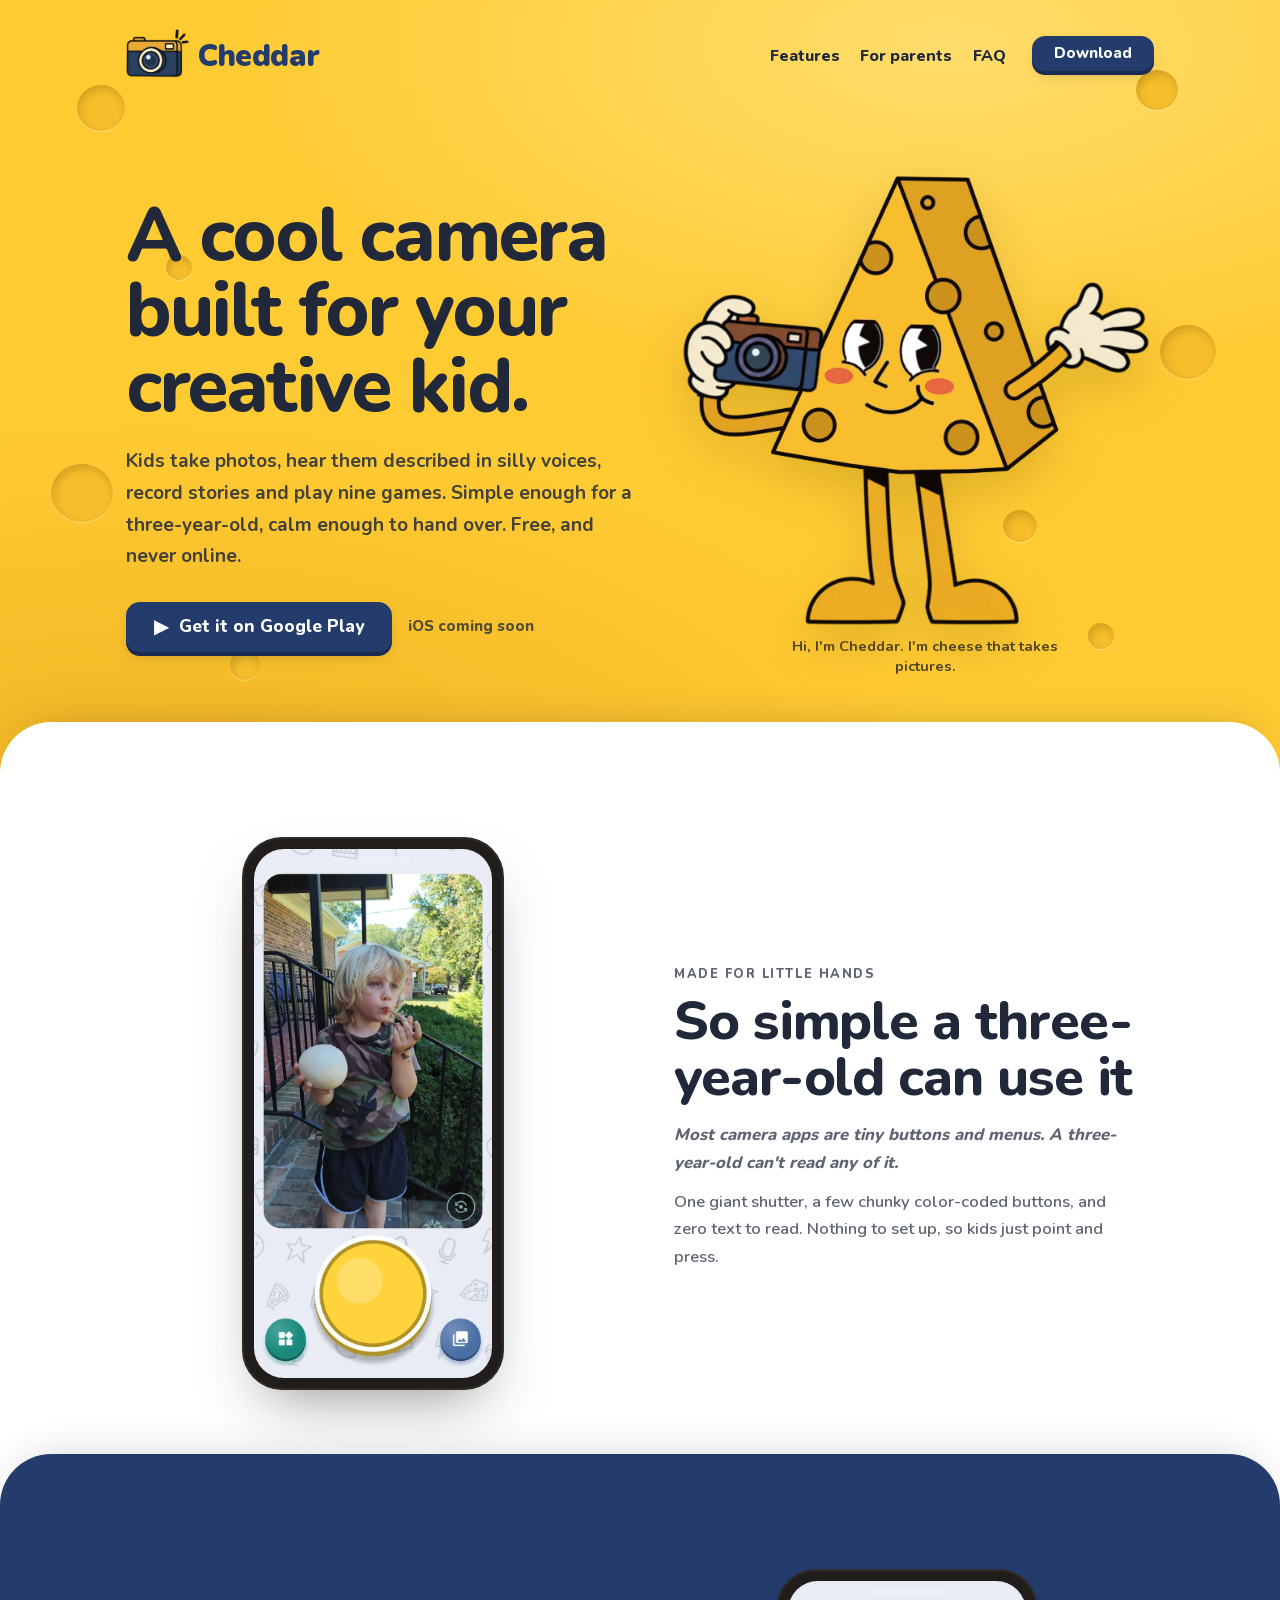
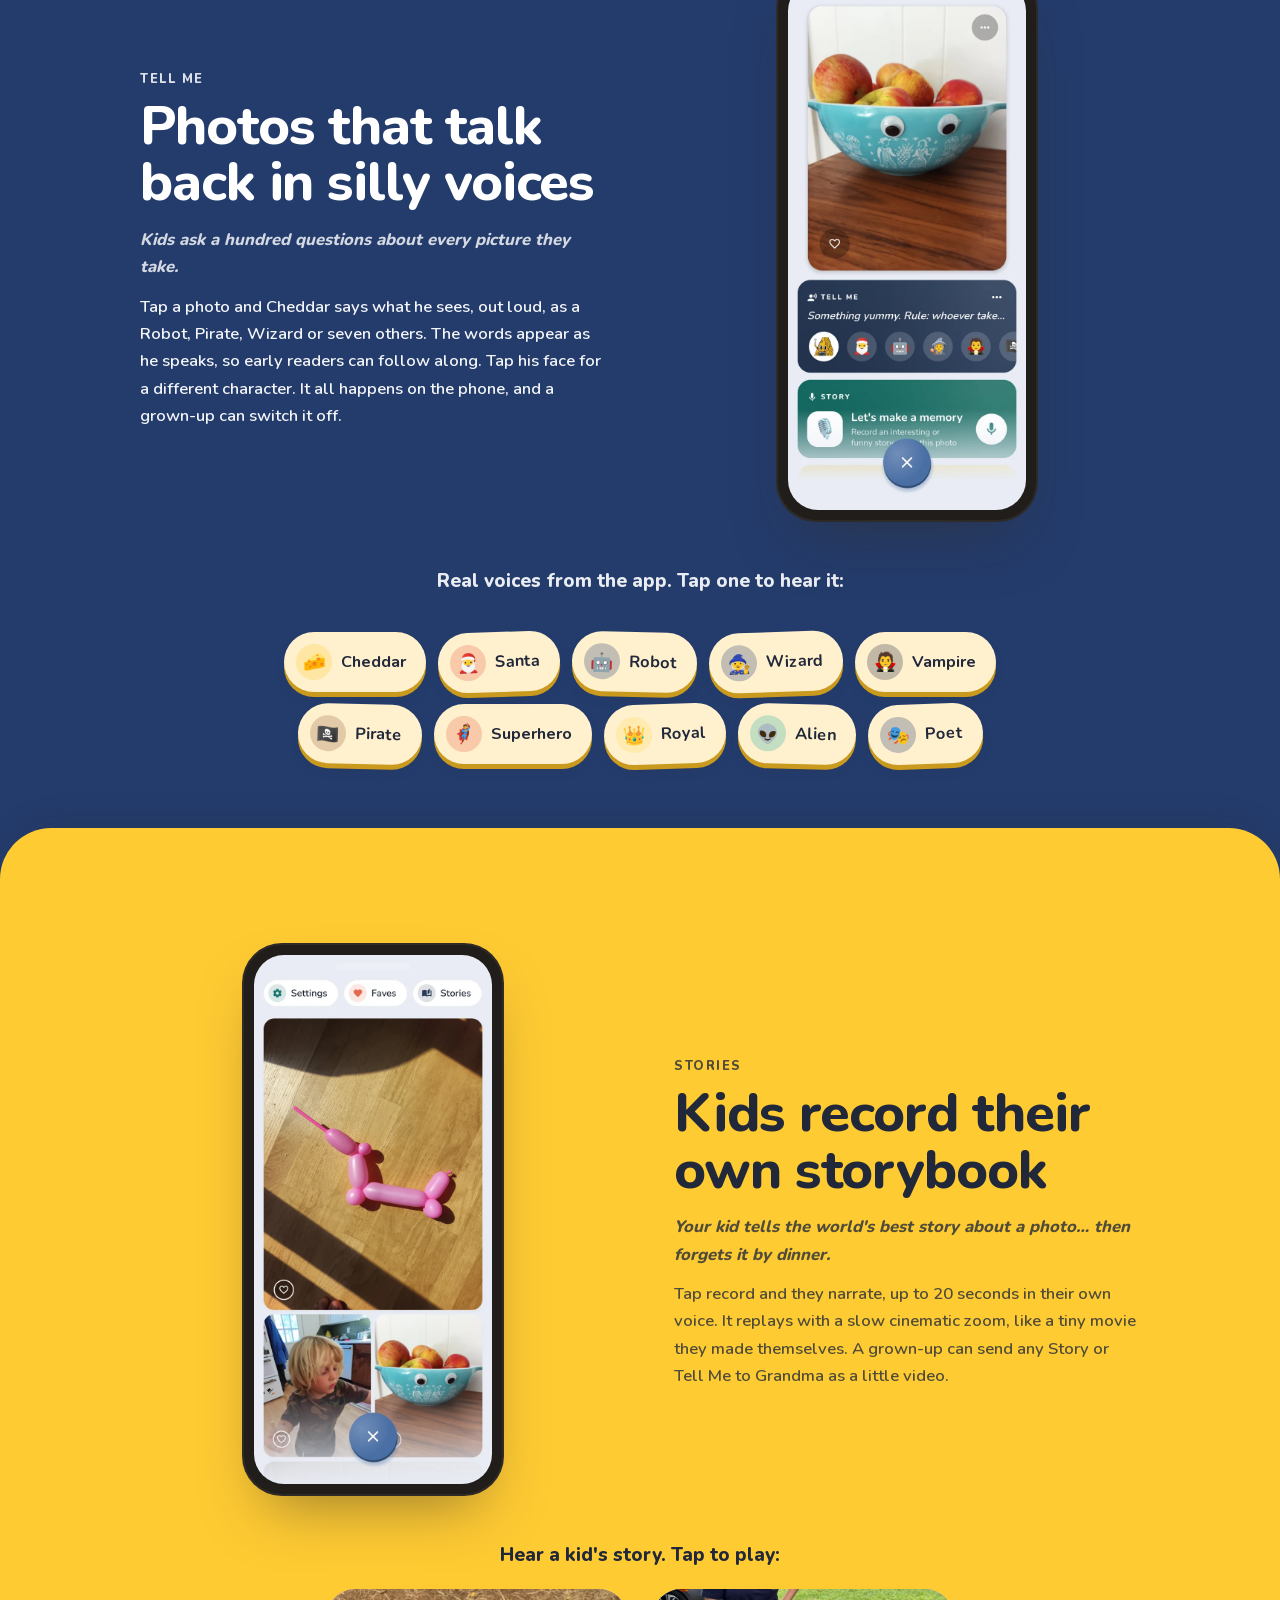
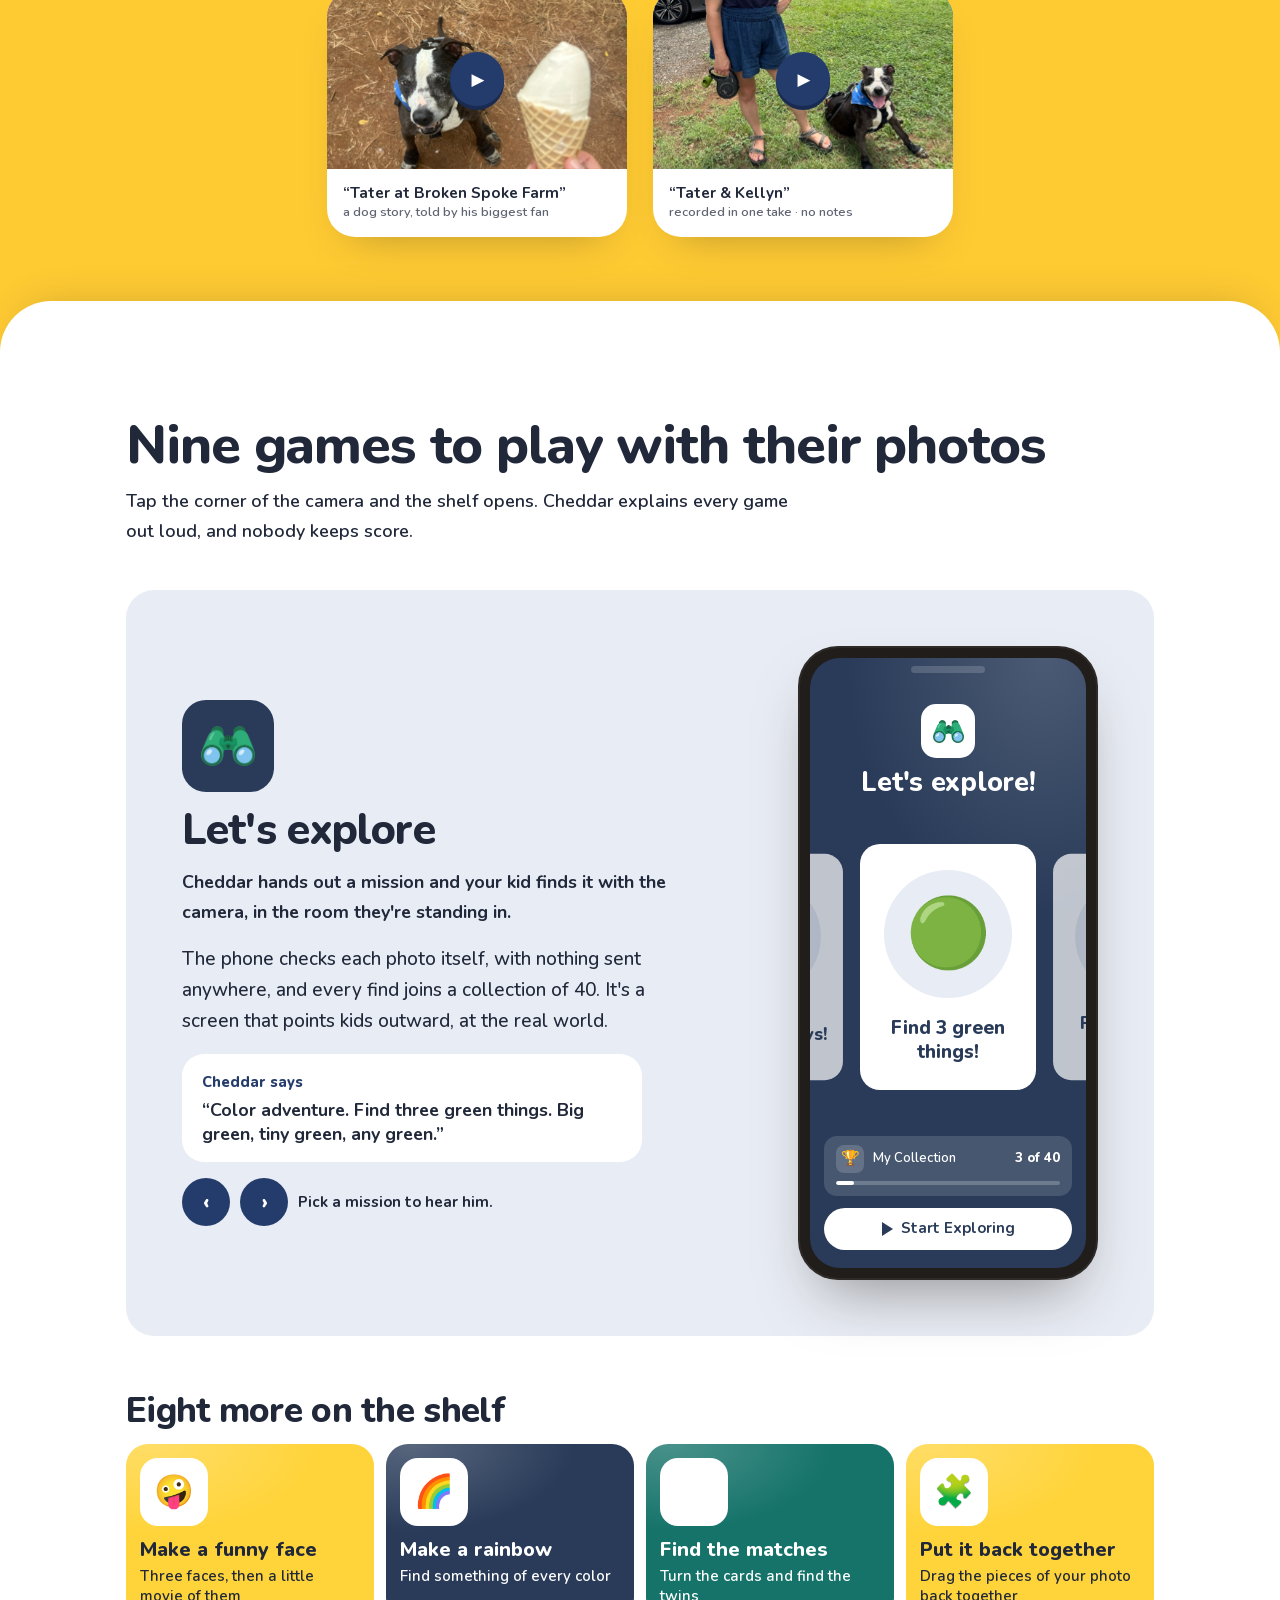
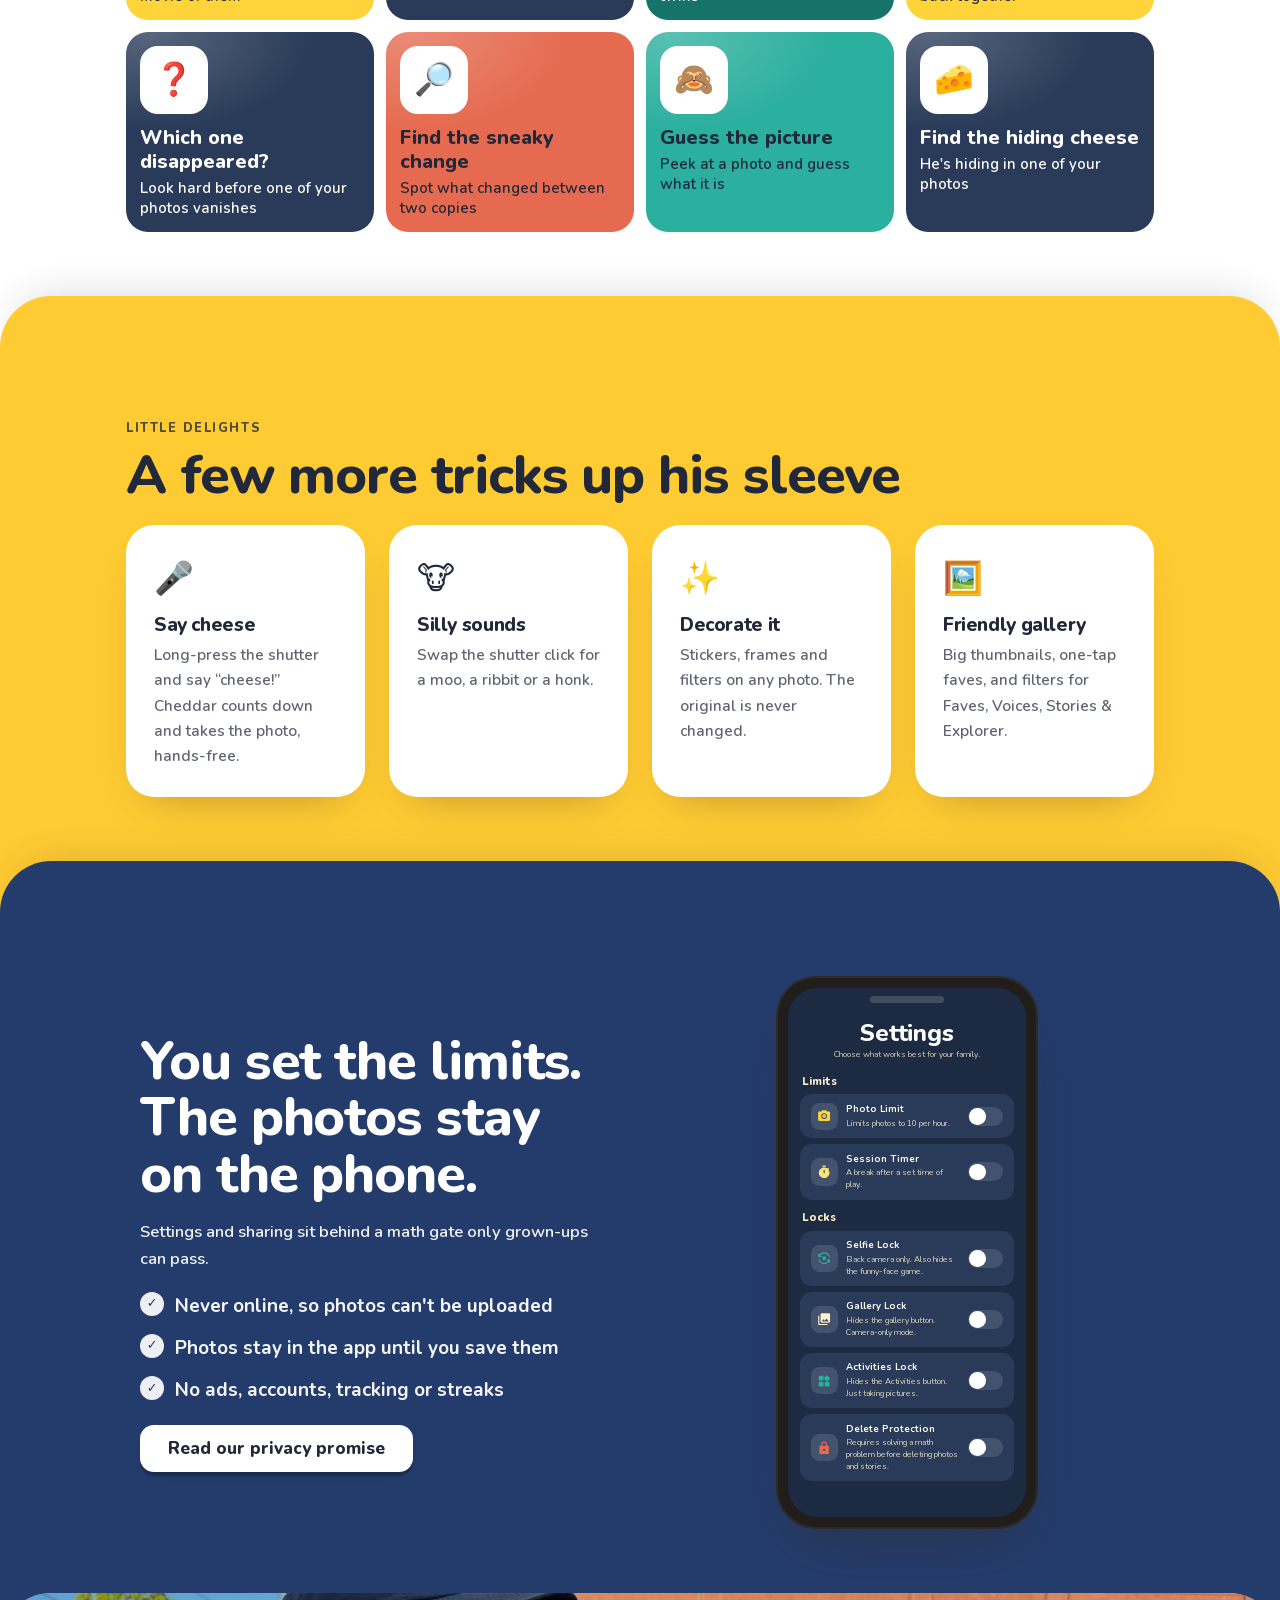
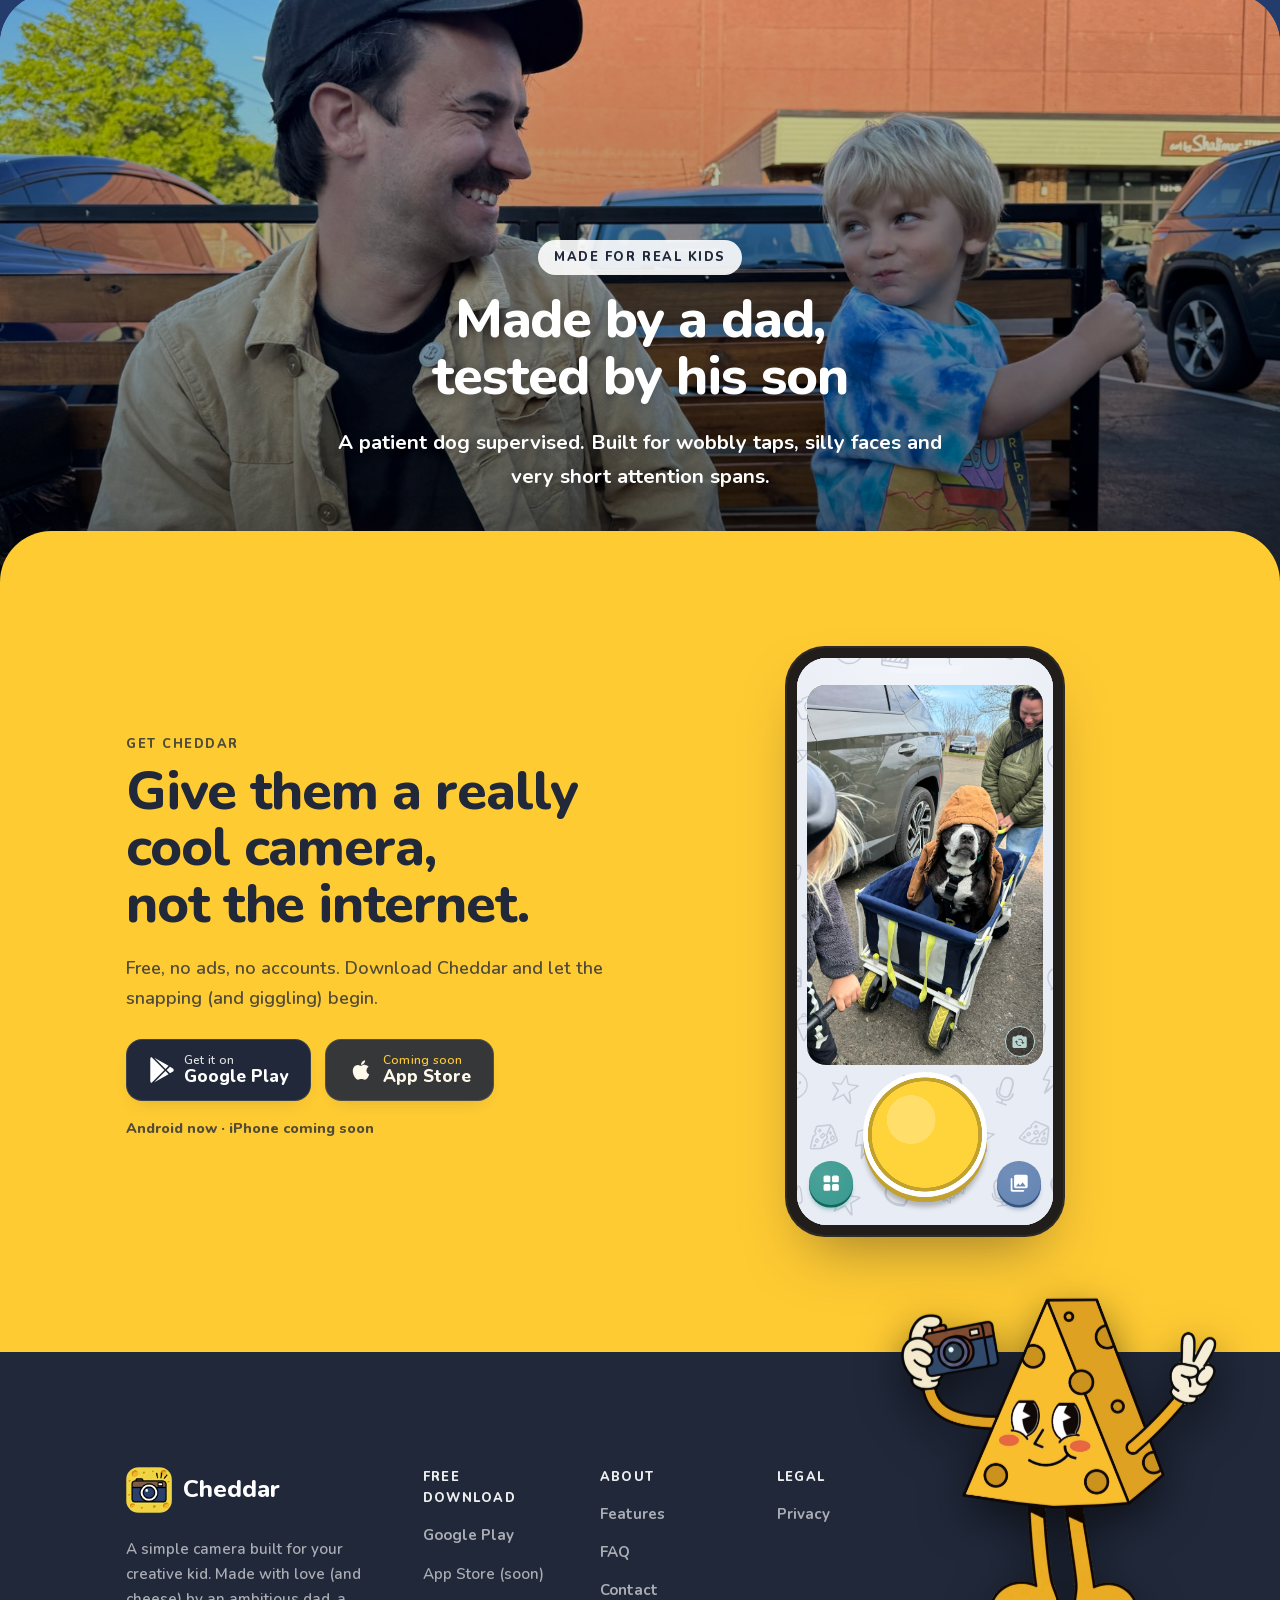
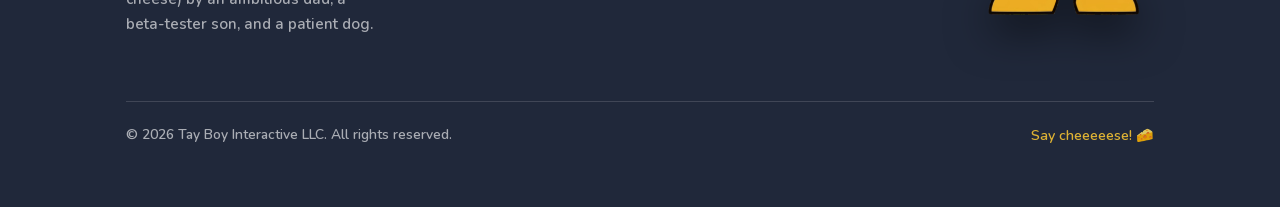
==== commit 7cf75aff: "Download section: the camera demo wears the app's real camera screen Cloud ground with the app's doo" ====
--- a/index.html
+++ b/index.html
@@ -27,7 +27,7 @@
   <meta name="twitter:image" content="https://cheddar.cam/assets/img/og-image.png?v=202609121222" />
 
   <link rel="preload" href="fonts/nunito-latin.woff2" as="font" type="font/woff2" crossorigin />
-  <link rel="stylesheet" href="css/styles.css?v=202611171200" />
+  <link rel="stylesheet" href="css/styles.css?v=202611191500" />
 
   <script type="application/ld+json">
   {
@@ -371,26 +371,32 @@
         </div>
         <div class="download-visual">
           <div class="phone">
-            <div class="phone-screen">
+            <div class="phone-screen cam-screen">
+              <!-- The app's camera screen (Cloud ground), rebuilt from the app: wallpaper baked from its
+                   doodle art and layout, sizes and colours from its design tokens. Only the shutter works. -->
               <div class="appcam" data-hero-cam>
                 <div class="appcam-view">
                   <div class="hcam-frame hf-1 is-current"></div>
                   <div class="hcam-frame hf-2"></div>
                   <div class="hcam-frame hf-3"></div>
                   <div class="hcam-frame hf-4"></div>
-                  <button class="appcam-flip" type="button" aria-label="Flip camera" tabindex="-1">
-                    <svg viewBox="0 0 24 24" fill="none" stroke="currentColor" stroke-width="2.3" stroke-linecap="round" stroke-linejoin="round" aria-hidden="true"><path d="M21 12a9 9 0 1 1-2.64-6.36"/><path d="M21 3v6h-6"/></svg>
-                  </button>
+                  <span class="appcam-flip" aria-hidden="true">
+                    <svg viewBox="0 0 24 24" focusable="false"><path d="M20,5h-3.17l-1.24,-1.35C15.22,3.24 14.68,3 14.12,3H9.88c-0.56,0 -1.1,0.24 -1.48,0.65L7.17,5H4C2.9,5 2,5.9 2,7v12c0,1.1 0.9,2 2,2h16c1.1,0 2,-0.9 2,-2V7C22,5.9 21.1,5 20,5zM13.67,17.7C13.15,17.89 12.59,18 12,18c-2.76,0 -5,-2.24 -5,-5H5l2.5,-2.5L10,13H8c0,2.21 1.79,4 4,4c0.46,0 0.91,-0.08 1.32,-0.23c0.19,-0.07 0.39,-0.03 0.53,0.11C14.11,17.14 14.01,17.57 13.67,17.7zM16.5,15.5L14,13h2c0,-2.21 -1.79,-4 -4,-4c-0.46,0 -0.91,0.08 -1.32,0.23c-0.19,0.07 -0.39,0.03 -0.53,-0.11C9.89,8.86 9.99,8.43 10.33,8.3C10.85,8.11 11.41,8 12,8c2.76,0 5,2.24 5,5h2L16.5,15.5z"/></svg>
+                  </span>
                   <div class="appcam-flash" data-hero-flash aria-hidden="true"></div>
                 </div>
                 <div class="appcam-controls">
-                  <button class="appcam-side appcam-settings" type="button" aria-label="Grown-up settings" tabindex="-1">
-                    <svg viewBox="0 0 24 24" fill="currentColor" aria-hidden="true"><path d="M19.14 12.94a7.5 7.5 0 0 0 .05-.94 7.5 7.5 0 0 0-.05-.94l2.03-1.58a.5.5 0 0 0 .12-.61l-1.92-3.32a.5.5 0 0 0-.59-.22l-2.39.96a7 7 0 0 0-1.62-.94l-.36-2.54a.5.5 0 0 0-.5-.42h-3.84a.5.5 0 0 0-.5.42l-.36 2.54a7 7 0 0 0-1.62.94l-2.39-.96a.5.5 0 0 0-.59.22L2.71 8.87a.5.5 0 0 0 .12.61l2.03 1.58a7.5 7.5 0 0 0 0 1.88l-2.03 1.58a.5.5 0 0 0-.12.61l1.92 3.32a.5.5 0 0 0 .59.22l2.39-.96a7 7 0 0 0 1.62.94l.36 2.54a.5.5 0 0 0 .5.42h3.84a.5.5 0 0 0 .5-.42l.36-2.54a7 7 0 0 0 1.62-.94l2.39.96a.5.5 0 0 0 .59-.22l1.92-3.32a.5.5 0 0 0-.12-.61zM12 15.5a3.5 3.5 0 1 1 0-7 3.5 3.5 0 0 1 0 7z"/></svg>
-                  </button>
+                  <span class="appcam-side appcam-activities" aria-hidden="true">
+                    <svg viewBox="0 0 24 24" focusable="false"><path d="M5,11h4c1.1,0 2,-0.9 2,-2V5c0,-1.1 -0.9,-2 -2,-2H5C3.9,3 3,3.9 3,5v4C3,10.1 3.9,11 5,11z"/><path d="M5,21h4c1.1,0 2,-0.9 2,-2v-4c0,-1.1 -0.9,-2 -2,-2H5c-1.1,0 -2,0.9 -2,2v4C3,20.1 3.9,21 5,21z"/><path d="M13,5v4c0,1.1 0.9,2 2,2h4c1.1,0 2,-0.9 2,-2V5c0,-1.1 -0.9,-2 -2,-2h-4C13.9,3 13,3.9 13,5z"/><path d="M15,21h4c1.1,0 2,-0.9 2,-2v-4c0,-1.1 -0.9,-2 -2,-2h-4c-1.1,0 -2,0.9 -2,2v4C13,20.1 13.9,21 15,21z"/></svg>
+                  </span>
                   <button class="appcam-shutter" type="button" data-hero-shutter aria-label="Take a photo"></button>
-                  <button class="appcam-side appcam-gallery" type="button" aria-label="Gallery" tabindex="-1">
-                    <svg viewBox="0 0 24 24" fill="none" stroke="currentColor" stroke-width="2" stroke-linecap="round" stroke-linejoin="round" aria-hidden="true"><rect x="3" y="4" width="18" height="15" rx="2.5"/><circle cx="8.5" cy="9.5" r="1.6"/><path d="M4 17l5-5 3.5 3.5L16 11l4 4"/></svg>
-                  </button>
+                  <span class="appcam-side appcam-gallery" data-hero-roll aria-hidden="true">
+                    <svg viewBox="0 0 24 24" focusable="false"><path d="M22,16L22,4c0,-1.1 -0.9,-2 -2,-2L8,2c-1.1,0 -2,0.9 -2,2v12c0,1.1 0.9,2 2,2h12c1.1,0 2,-0.9 2,-2zM11.4,12.53l1.63,2.18 2.58,-3.22c0.2,-0.25 0.58,-0.25 0.78,0l2.96,3.7c0.26,0.33 0.03,0.81 -0.39,0.81L9,16c-0.41,0 -0.65,-0.47 -0.4,-0.8l2,-2.67c0.2,-0.26 0.6,-0.26 0.8,0zM2,7v13c0,1.1 0.9,2 2,2h13c0.55,0 1,-0.45 1,-1s-0.45,-1 -1,-1L5,20c-0.55,0 -1,-0.45 -1,-1L4,7c0,-0.55 -0.45,-1 -1,-1s-1,0.45 -1,1z"/></svg>
+                    <span class="appcam-thumb hf-1"></span>
+                    <span class="appcam-thumb hf-2"></span>
+                    <span class="appcam-thumb hf-3"></span>
+                    <span class="appcam-thumb hf-4"></span>
+                  </span>
                 </div>
               </div>
             </div>
@@ -441,6 +447,6 @@
     </div>
   </footer>
 
-  <script src="js/main.js?v=202611111900" defer></script>
+  <script src="js/main.js?v=202611191500" defer></script>
 </body>
 </html>
--- a/css/styles.css
+++ b/css/styles.css
@@ -516,12 +516,12 @@
   opacity: 0; visibility: hidden;
 }
 .hcam-frame.is-current { opacity: 1; visibility: visible; }
-/* Hero viewfinder photos — cover-cropped into the portrait screen.
+/* Camera demo photos, cover-cropped into the viewfinder and the gallery button's thumbnail.
    Swap these paths to change which photos cycle on each shutter press. */
-.hcam-frame.hf-1 { background: #d9cdae url("../assets/img/hero/hero-1.jpg") center / cover no-repeat; }
-.hcam-frame.hf-2 { background: #d9cdae url("../assets/img/hero/hero-2.jpg") center / cover no-repeat; }
-.hcam-frame.hf-3 { background: #d9cdae url("../assets/img/hero/hero-3.jpg") center / cover no-repeat; }
-.hcam-frame.hf-4 { background: #d9cdae url("../assets/img/hero/hero-4.jpg") center / cover no-repeat; }
+.hf-1 { background: #d9cdae url("../assets/img/hero/hero-1.jpg") center / cover no-repeat; }
+.hf-2 { background: #d9cdae url("../assets/img/hero/hero-2.jpg") center / cover no-repeat; }
+.hf-3 { background: #d9cdae url("../assets/img/hero/hero-3.jpg") center / cover no-repeat; }
+.hf-4 { background: #d9cdae url("../assets/img/hero/hero-4.jpg") center / cover no-repeat; }
 
 @keyframes hero-flash { 0% { opacity: 0; } 12% { opacity: 0.96; } 100% { opacity: 0; } }
 
@@ -862,63 +862,93 @@
 }
 @keyframes photo-settle { from { scale: 1.08; } to { scale: 1; } }
 
-/* Faithful Cheddar camera UI — matches the real app (cream screen,
-   chunky yellow shutter, orange settings, blue gallery, green flip,
-   "Wizard says…" poem sheet). Used in the demo (and hero). */
+/* The app's camera screen (Cloud ground), rebuilt from the app rather than drawn to look like it.
+   Everything is sized in the app's own points: --pt is one point of its 402pt-wide layout, scaled
+   to the phone screen, so the numbers below are the app's (viewport radius 30, shutter 196, corner
+   discs 68, flip 48). Colours are its design tokens. cam-wallpaper.svg is the app's doodle field,
+   baked from its ic_doodle art with its DoodleLayout placement (seed 26). Icons are the official
+   rounded Material set. */
+.cam-screen { container-type: inline-size; }
 .appcam {
+  --pt: 0.637px;  /* without container units: right for the 280px phone */
   position: absolute; inset: 0;
-  display: flex; flex-direction: column; gap: 8px;
-  background: var(--cream); padding: 12px;
+  display: flex; flex-direction: column;
+  padding: calc(42 * var(--pt)) calc(16 * var(--pt)) calc(28 * var(--pt));
+  background: #E8ECF4 url("../assets/img/cam-wallpaper.svg?v=202611191500") top center / cover no-repeat;
+}
+@supports (width: 1cqw) {
+  .appcam { --pt: calc(100cqw / 402); }
 }
 .appcam-view {
-  position: relative; flex: 1; border-radius: 20px; overflow: hidden;
-  background: radial-gradient(120% 90% at 50% 34%, #DCEBD6 0%, #A9C9A6 55%, #7BA98C 100%);
-  box-shadow: inset 0 0 0 1px rgba(47, 42, 38, 0.06), inset 0 -46px 60px -34px rgba(0, 0, 0, 0.35);
-}
+  position: relative; flex: 1; min-height: 0; overflow: hidden;
+  border-radius: calc(30 * var(--pt)); background: #000;
+}
+/* Flip: a dark scrim disc, ringed and glyphed in deep teal pulled 70% toward white. */
 .appcam-flip {
-  position: absolute; right: 10px; bottom: 10px; width: 40px; height: 40px;
-  border-radius: 50%; border: 3px solid var(--mint); background: rgba(255, 255, 255, 0.28);
-  color: var(--mint); display: grid; place-items: center; cursor: pointer;
-}
-.appcam-flip svg { width: 18px; height: 18px; }
+  position: absolute; right: calc(12 * var(--pt)); bottom: calc(12 * var(--pt));
+  width: calc(48 * var(--pt)); height: calc(48 * var(--pt));
+  border-radius: 50%; border: calc(2 * var(--pt)) solid #B9D5D2;
+  background: rgba(0, 0, 0, 0.5); color: #B9D5D2; display: grid; place-items: center;
+}
+.appcam-flip svg { width: calc(27 * var(--pt)); height: calc(27 * var(--pt)); fill: currentColor; }
 .appcam-flash { position: absolute; inset: 0; background: #fff; opacity: 0; pointer-events: none; }
 .appcam-flash.is-flash { animation: hero-flash 360ms ease-out; }
-.appcam-controls { display: flex; align-items: center; justify-content: space-between; padding: 2px 2px 4px; }
+.appcam-controls {
+  flex: none; margin-top: calc(4 * var(--pt));
+  display: grid; grid-template-columns: 1fr auto 1fr; align-items: end; justify-items: center;
+}
+/* Corner toy discs: a face with a soft top-left sheen, a 4pt darker edge beneath (the face colour
+   24% toward black) and a shadow in the face's own hue. */
 .appcam-side {
-  width: 46px; height: 46px; border-radius: 50%; border: none; cursor: pointer;
+  position: relative; width: calc(68 * var(--pt)); height: calc(68 * var(--pt));
+  margin-bottom: calc(4 * var(--pt)); border-radius: 50%;
   display: grid; place-items: center; color: #fff;
-  box-shadow: 0 4px 0 var(--side-edge, rgba(0, 0, 0, 0.18)), 0 8px 14px -6px rgba(47, 42, 38, 0.4);
-}
-.appcam-side svg { width: 22px; height: 22px; }
-.appcam-settings { background: var(--teal-deep); --side-edge: color-mix(in srgb, var(--teal-deep) 78%, #000); }  /* deep teal — matches the app's parent-gear */
-.appcam-gallery { background: var(--sky); --side-edge: color-mix(in srgb, var(--sky) 78%, #000); }
-/* Big yellow shutter: white ring on a raised gold base + a lighter-yellow
-   highlight, matching the real app's pressable shutter. */
+  background: radial-gradient(circle calc(40.8 * var(--pt)) at 33% 28%, rgba(255, 255, 255, 0.22), rgba(255, 255, 255, 0)), var(--face);
+  box-shadow: 0 calc(4 * var(--pt)) 0 var(--edge), 0 calc(9 * var(--pt)) calc(6 * var(--pt)) calc(-1 * var(--pt)) var(--cast);
+}
+.appcam-side svg { width: calc(32 * var(--pt)); height: calc(32 * var(--pt)); fill: currentColor; }
+.appcam-activities { --face: #18887C; --edge: #12675E; --cast: rgba(24, 136, 124, 0.34); }  /* teal mid */
+.appcam-gallery { --face: #4A6FA5; --edge: #38547D; --cast: rgba(74, 111, 165, 0.34); }     /* navy bright */
+/* The gallery disc shows the newest photo once one has been taken, as in the app. */
+.appcam-thumb { position: absolute; inset: 0; border-radius: 50%; opacity: 0; visibility: hidden; }
+.appcam-thumb.is-current { opacity: 1; visibility: visible; }
+.appcam-gallery.is-catch { animation: cam-catch 420ms var(--ease-toy); }
+@keyframes cam-catch { 0% { transform: scale(1); } 35% { transform: scale(1.16); } 100% { transform: scale(1); } }
+/* The giant shutter: an 8pt white ring, a 6pt gap showing the gold edge, the yellow face with one
+   soft highlight, all riding 8pt above its gold edge disc. Pressing sinks the whole edge. */
 .appcam-shutter {
-  position: relative;
-  width: clamp(78px, 36%, 100px); aspect-ratio: 1; flex: none; border-radius: 50%; cursor: pointer; padding: 0;
-  background: radial-gradient(circle at 42% 34%, #FFEFA6 0%, var(--yellow) 64%, #EEB534 100%);
-  border: 6px solid #fff;
-  box-shadow: 0 7px 0 -1px var(--gold), 0 12px 18px -7px rgba(47, 42, 38, 0.5);
+  position: relative; flex: none; padding: 0; border: 0; border-radius: 50%; cursor: pointer;
+  width: calc(196 * var(--pt)); height: calc(196 * var(--pt));
+  margin: calc(8 * var(--pt)) calc(12 * var(--pt)) calc(16 * var(--pt));
+  background:
+    radial-gradient(circle at calc(50% - 21.8 * var(--pt)) calc(50% - 23.5 * var(--pt)),
+      rgba(255, 255, 255, 0.24) calc(38.6 * var(--pt) - 0.5px), rgba(255, 255, 255, 0) calc(38.6 * var(--pt))),
+    radial-gradient(circle closest-side,
+      #FFD43B calc(84 * var(--pt) - 0.5px), #C2A12D calc(84 * var(--pt)),
+      #C2A12D calc(90 * var(--pt) - 0.5px), #fff calc(90 * var(--pt)));
+  box-shadow: 0 calc(8 * var(--pt)) 0 #C2A12D, 0 calc(18 * var(--pt)) calc(9 * var(--pt)) calc(-2 * var(--pt)) rgba(0, 0, 0, 0.24);
   transition: transform 0.1s var(--ease-toy), box-shadow 0.1s var(--ease-toy);
 }
 /* Gentle "tap me" pulse — a ring blooms outward every few seconds */
 .appcam-shutter::after {
-  content: ""; position: absolute; inset: -5px; border-radius: 50%;
-  border: 3px solid var(--mint); opacity: 0; pointer-events: none;  /* teal — the app's "listening for cheese" ring */
+  content: ""; position: absolute; inset: calc(-9 * var(--pt)); border-radius: 50%;
+  border: calc(6 * var(--pt)) solid var(--mint); opacity: 0; pointer-events: none;  /* teal — the app's "listening for cheese" ring */
   animation: shutter-hint 3.8s var(--ease-toy) infinite;
 }
 /* With the script running, the hint only loops while the camera is on screen
    (main.js toggles .is-onscreen); without it, it loops as before. */
 .js .appcam:not(.is-onscreen) .appcam-shutter::after { animation-play-state: paused; }
 @keyframes shutter-hint {
-  0%   { transform: scale(0.92); opacity: 0; }
+  0%   { transform: scale(0.94); opacity: 0; }
   10%  { opacity: 0.6; }
-  38%  { transform: scale(1.32); opacity: 0; }
-  100% { transform: scale(1.32); opacity: 0; }
+  38%  { transform: scale(1.2); opacity: 0; }
+  100% { transform: scale(1.2); opacity: 0; }
 }
 .appcam-shutter:hover { transform: translateY(-1px); }
-.appcam-shutter:active { transform: translateY(5px); box-shadow: 0 2px 0 -1px var(--gold), 0 6px 12px -7px rgba(47, 42, 38, 0.5); }
+.appcam-shutter:active {
+  transform: translateY(calc(8 * var(--pt)));
+  box-shadow: 0 0 0 #C2A12D, 0 calc(10 * var(--pt)) calc(9 * var(--pt)) calc(-2 * var(--pt)) rgba(0, 0, 0, 0.24);
+}
 
 /* ============================================================
    Redesigned footer (aqua-style columns)
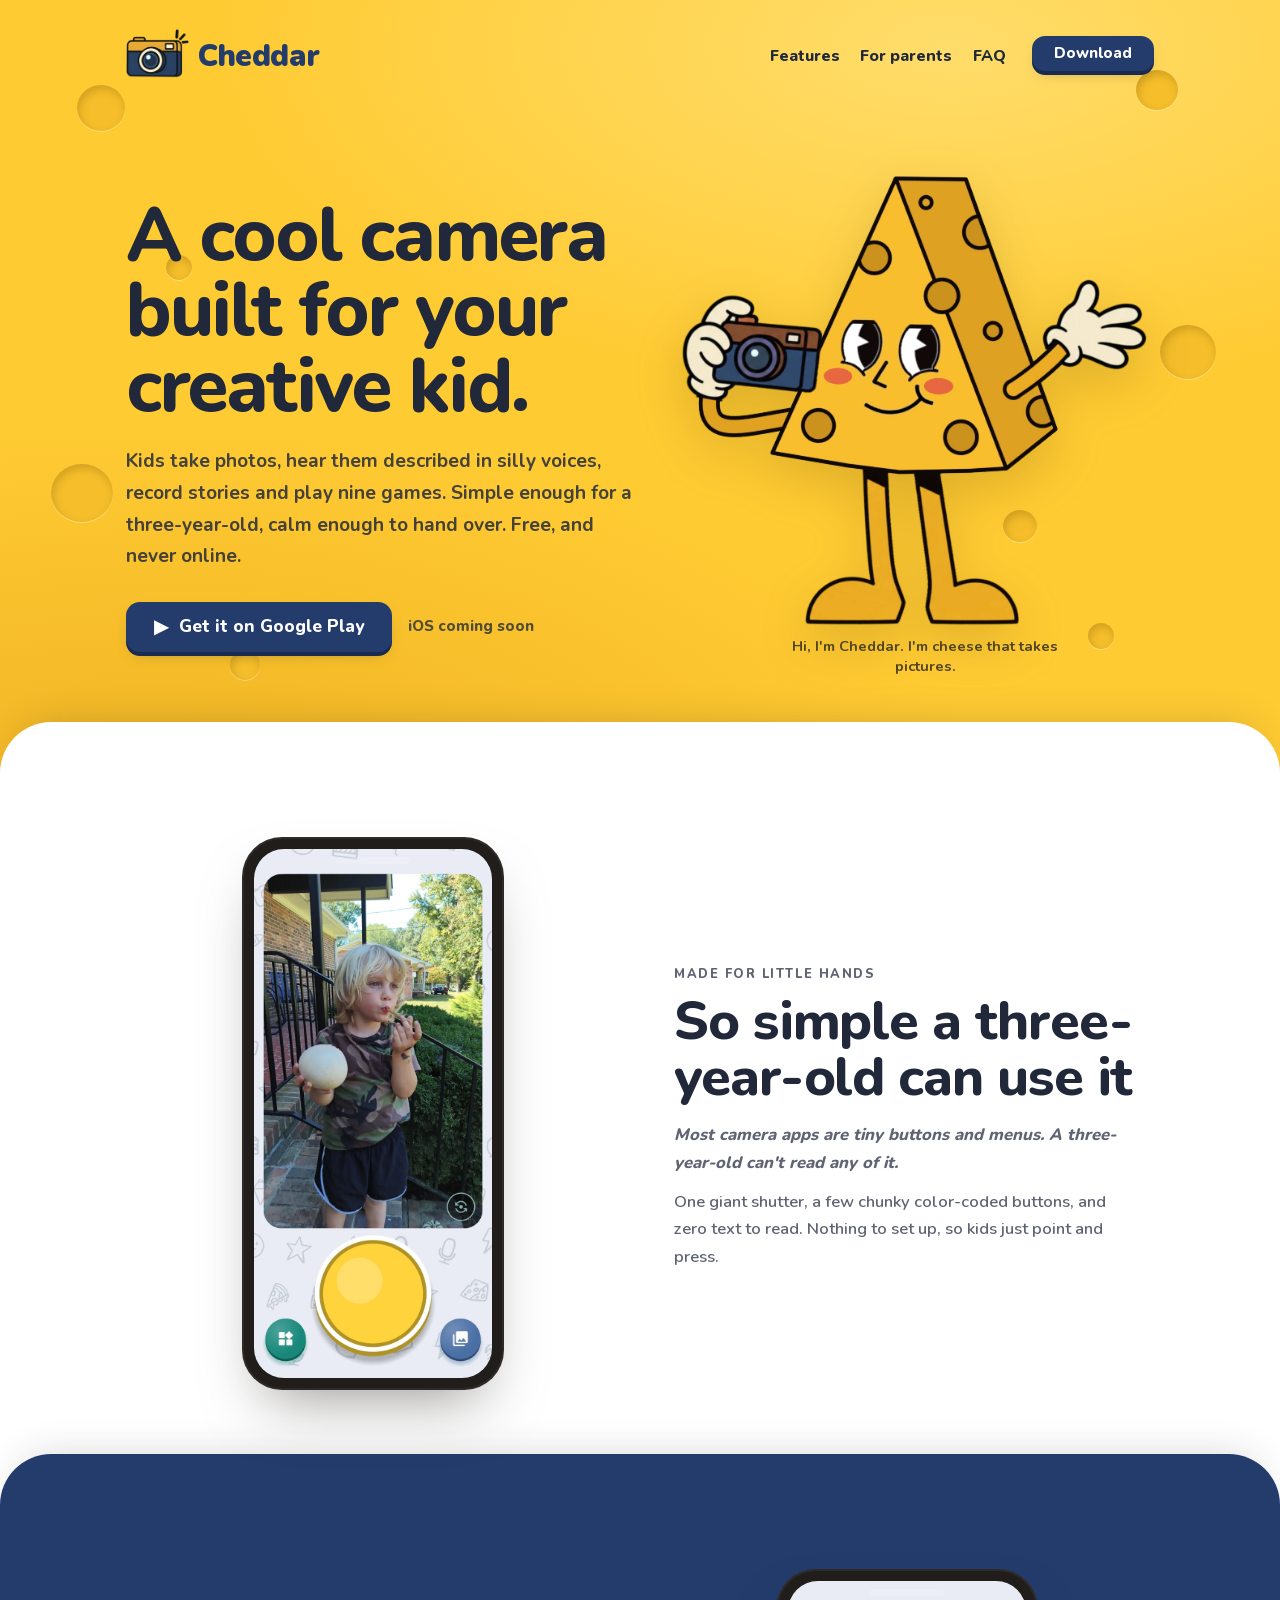
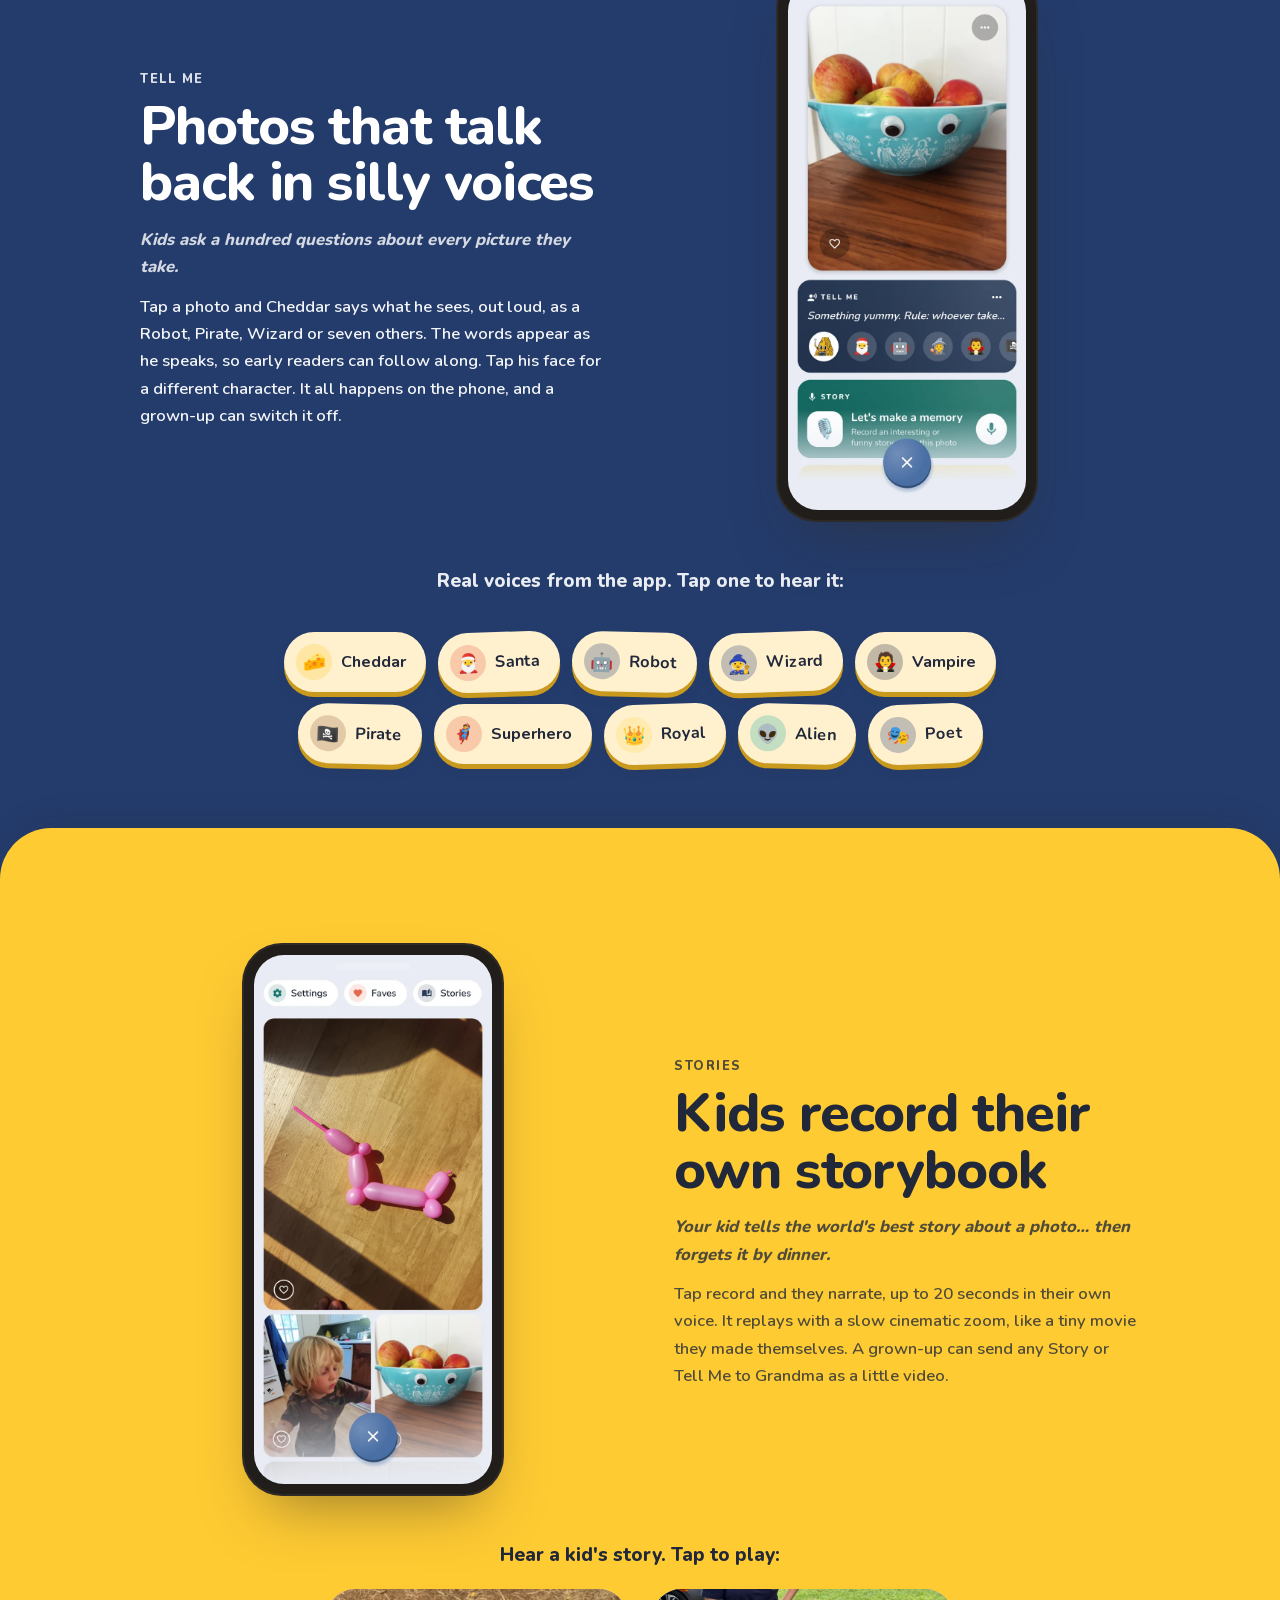
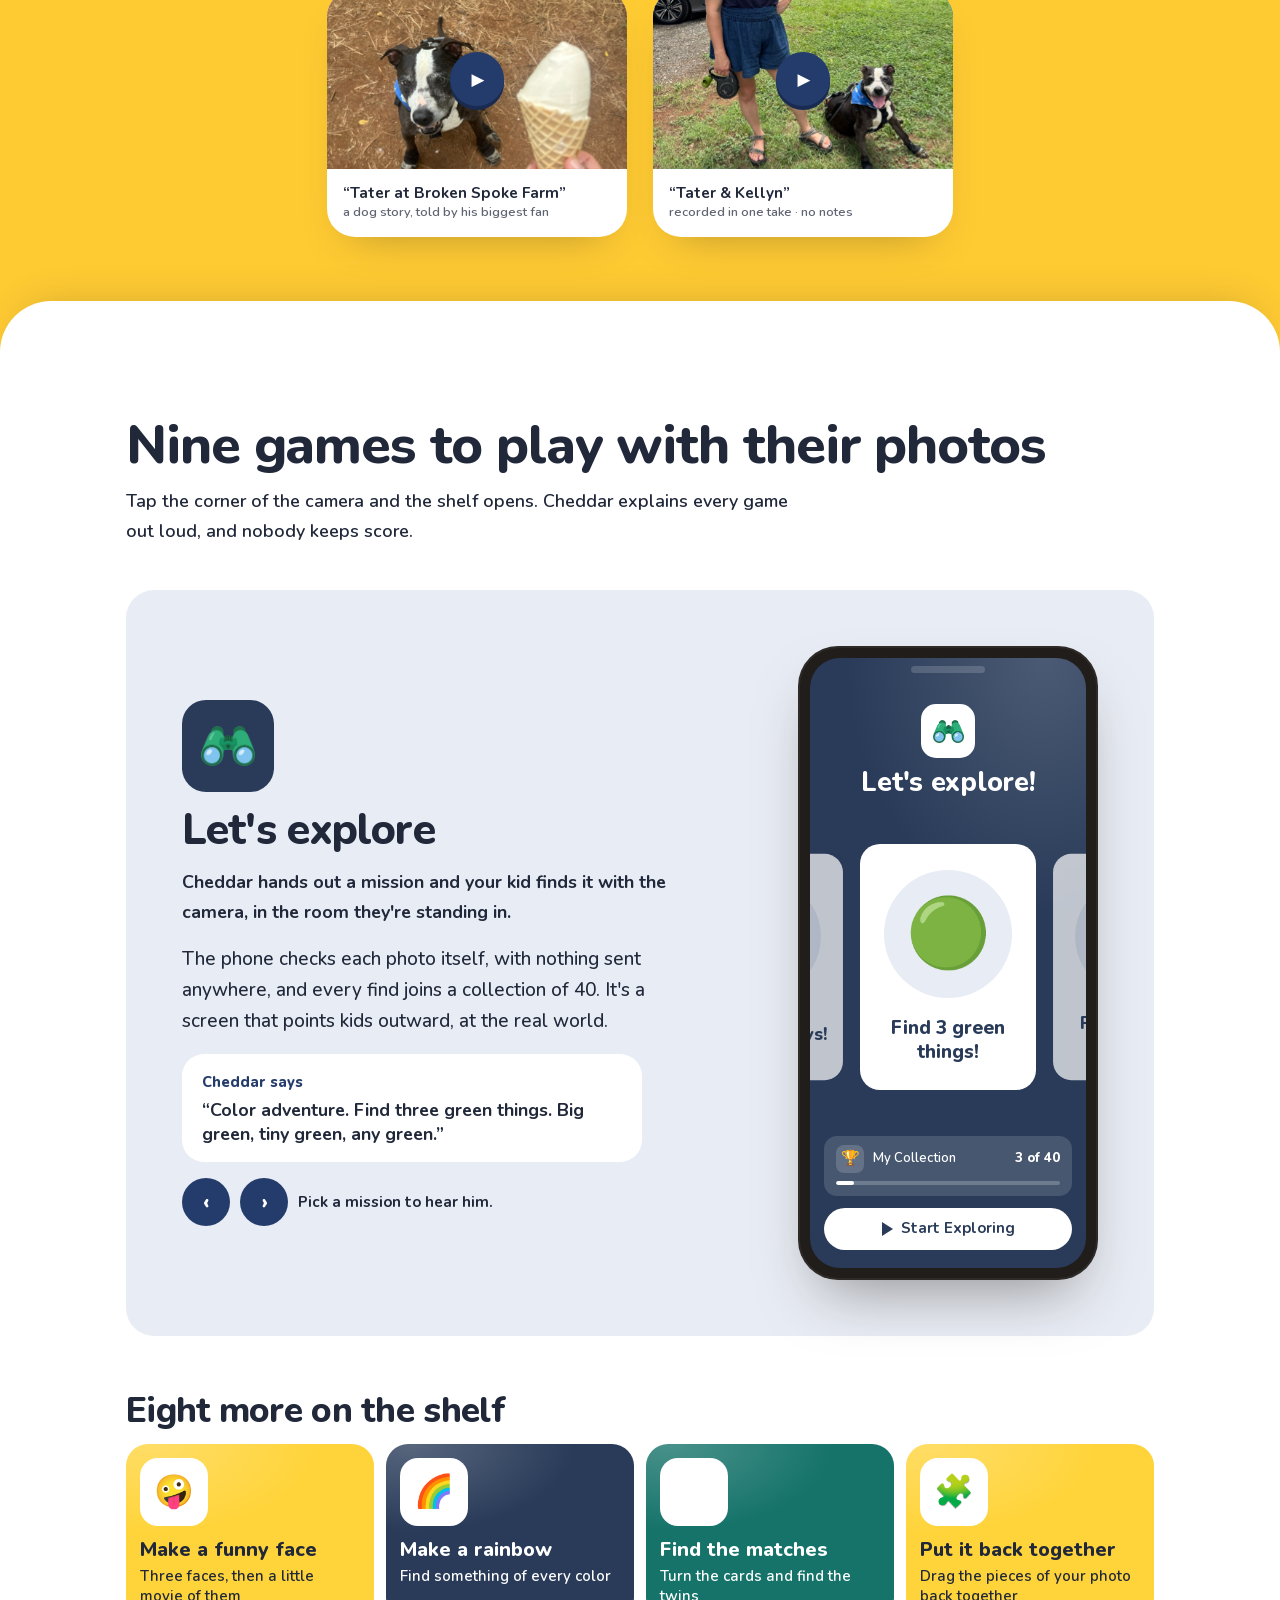
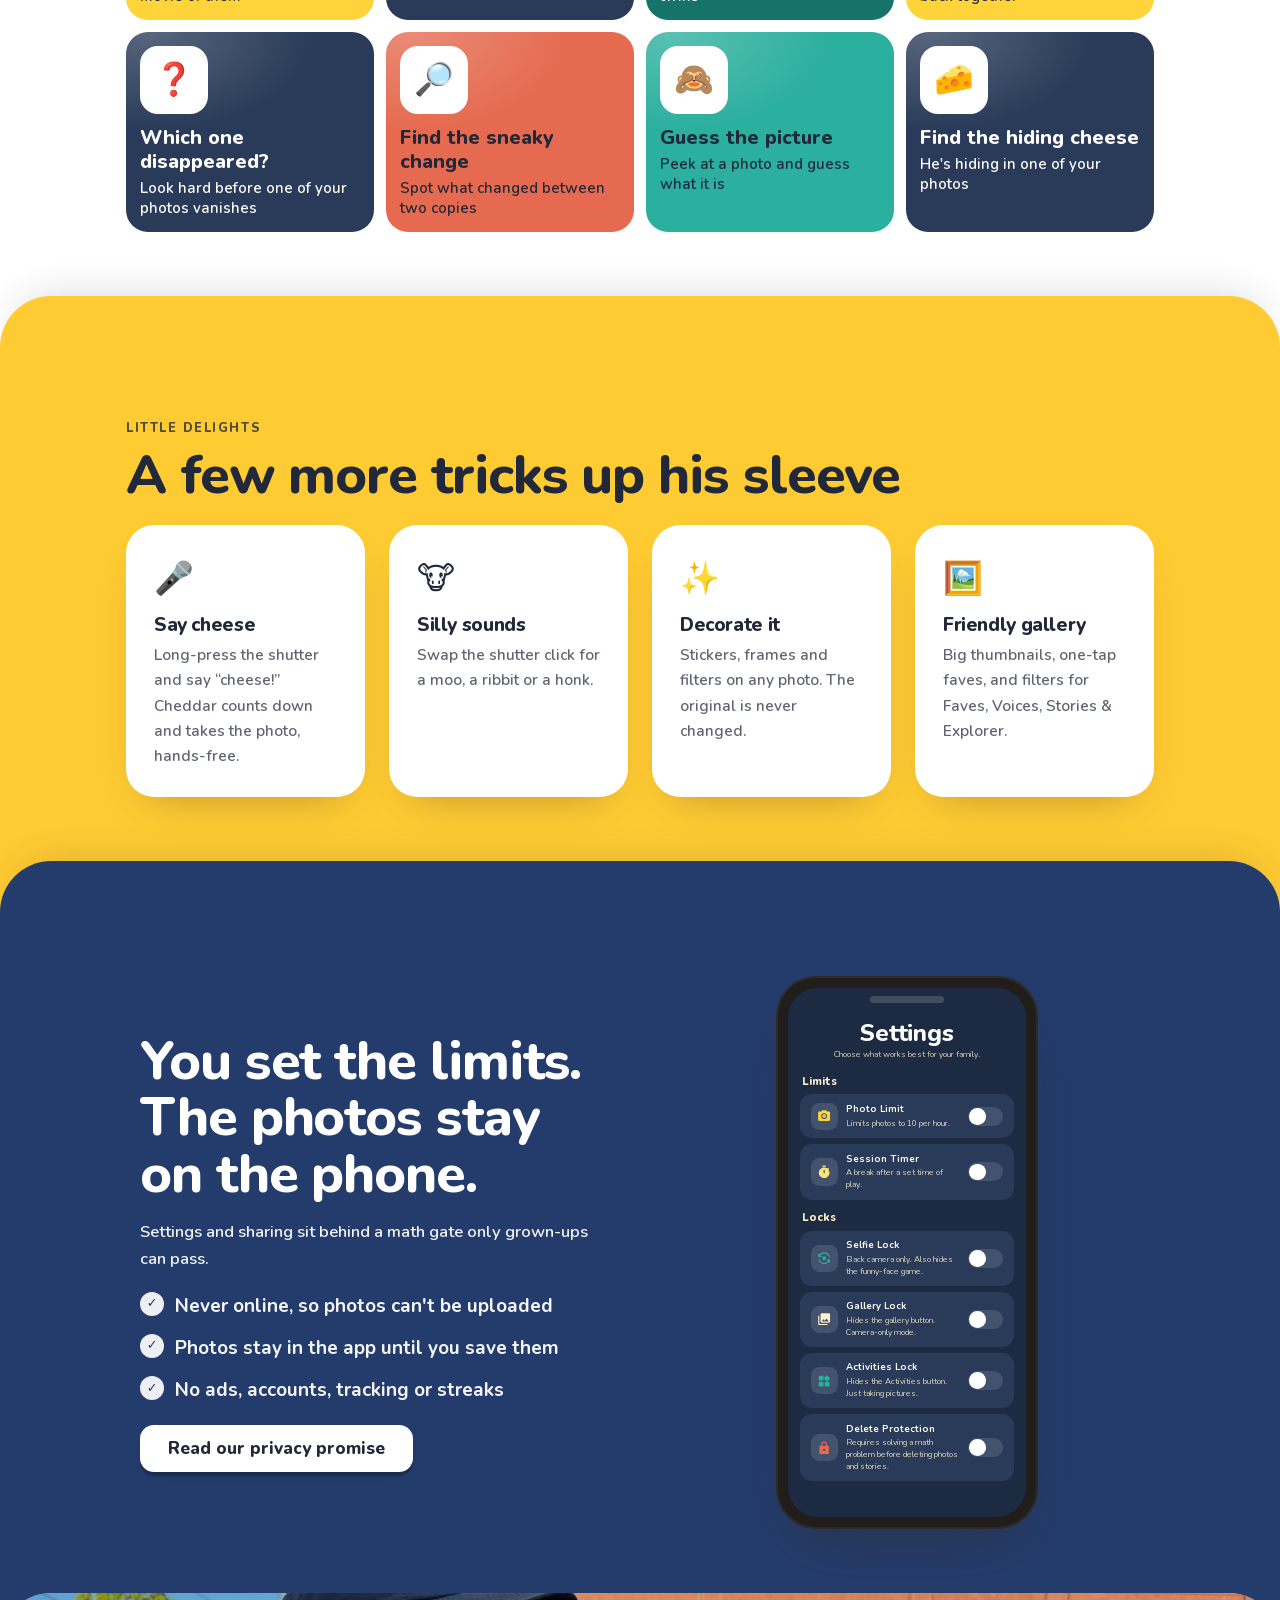
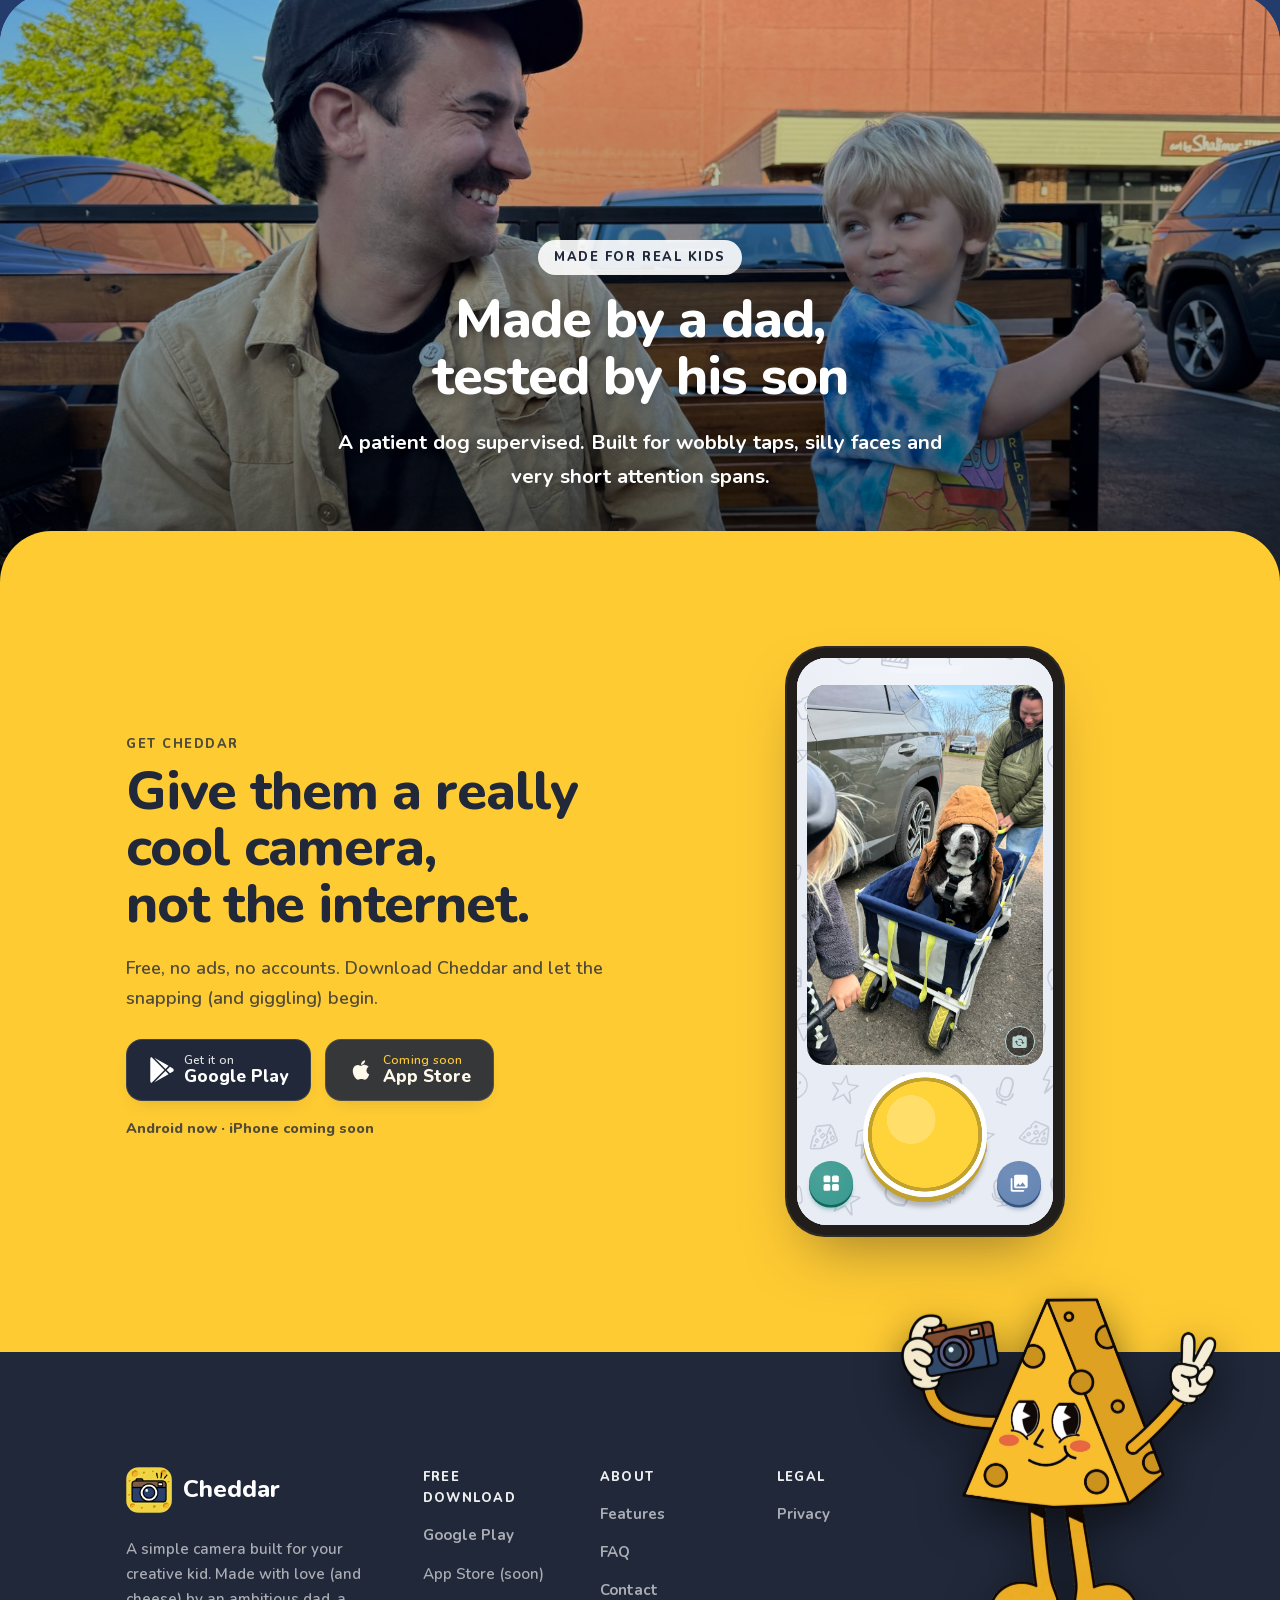
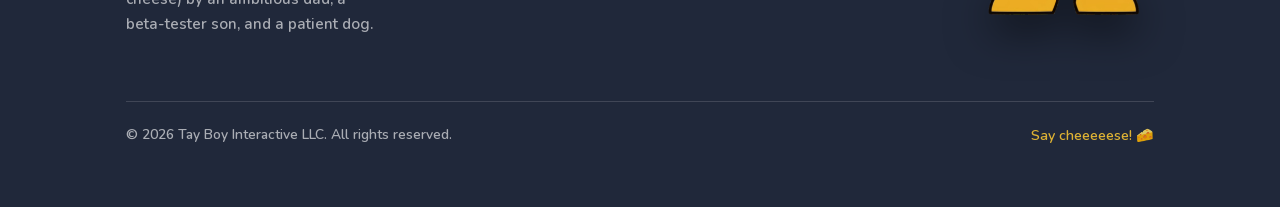
==== commit e16d4495: "Light only, and Dark Reader leaves the site alone A dark-mode extension on iPhone repainted the crea" ====
--- a/index.html
+++ b/index.html
@@ -7,6 +7,9 @@
   <title>Cheddar — A Safe Kids' Camera App for Ages 3 and Up</title>
   <meta name="description" content="Cheddar is a safe, playful first camera app for kids ages 3 and up. Giant buttons, no reading required, photos stay on the device, and parents stay in control." />
   <meta name="theme-color" content="#FFCB33" />
+  <!-- Light only: tell browsers and dark-mode extensions not to repaint the page (darkreader-lock is Dark Reader's opt-out). -->
+  <meta name="color-scheme" content="light" />
+  <meta name="darkreader-lock" />
   <link rel="canonical" href="https://cheddar.cam/" />
 
   <link rel="icon" type="image/png" sizes="32x32" href="assets/img/favicon-32.png?v=202609121222" />
--- a/css/styles.css
+++ b/css/styles.css
@@ -29,6 +29,7 @@
 
 /* ---------- Design tokens ---------- */
 :root {
+  color-scheme: light;
   /* "Warm Camera" palette — 2026-09 rebrand: yellow · navy · cream · caramel
      + two poppers (sea-glass teal = calm cues, coral = lively cues).
      Token NAMES kept for cascade; old rainbow collapsed onto the 6 colours. */
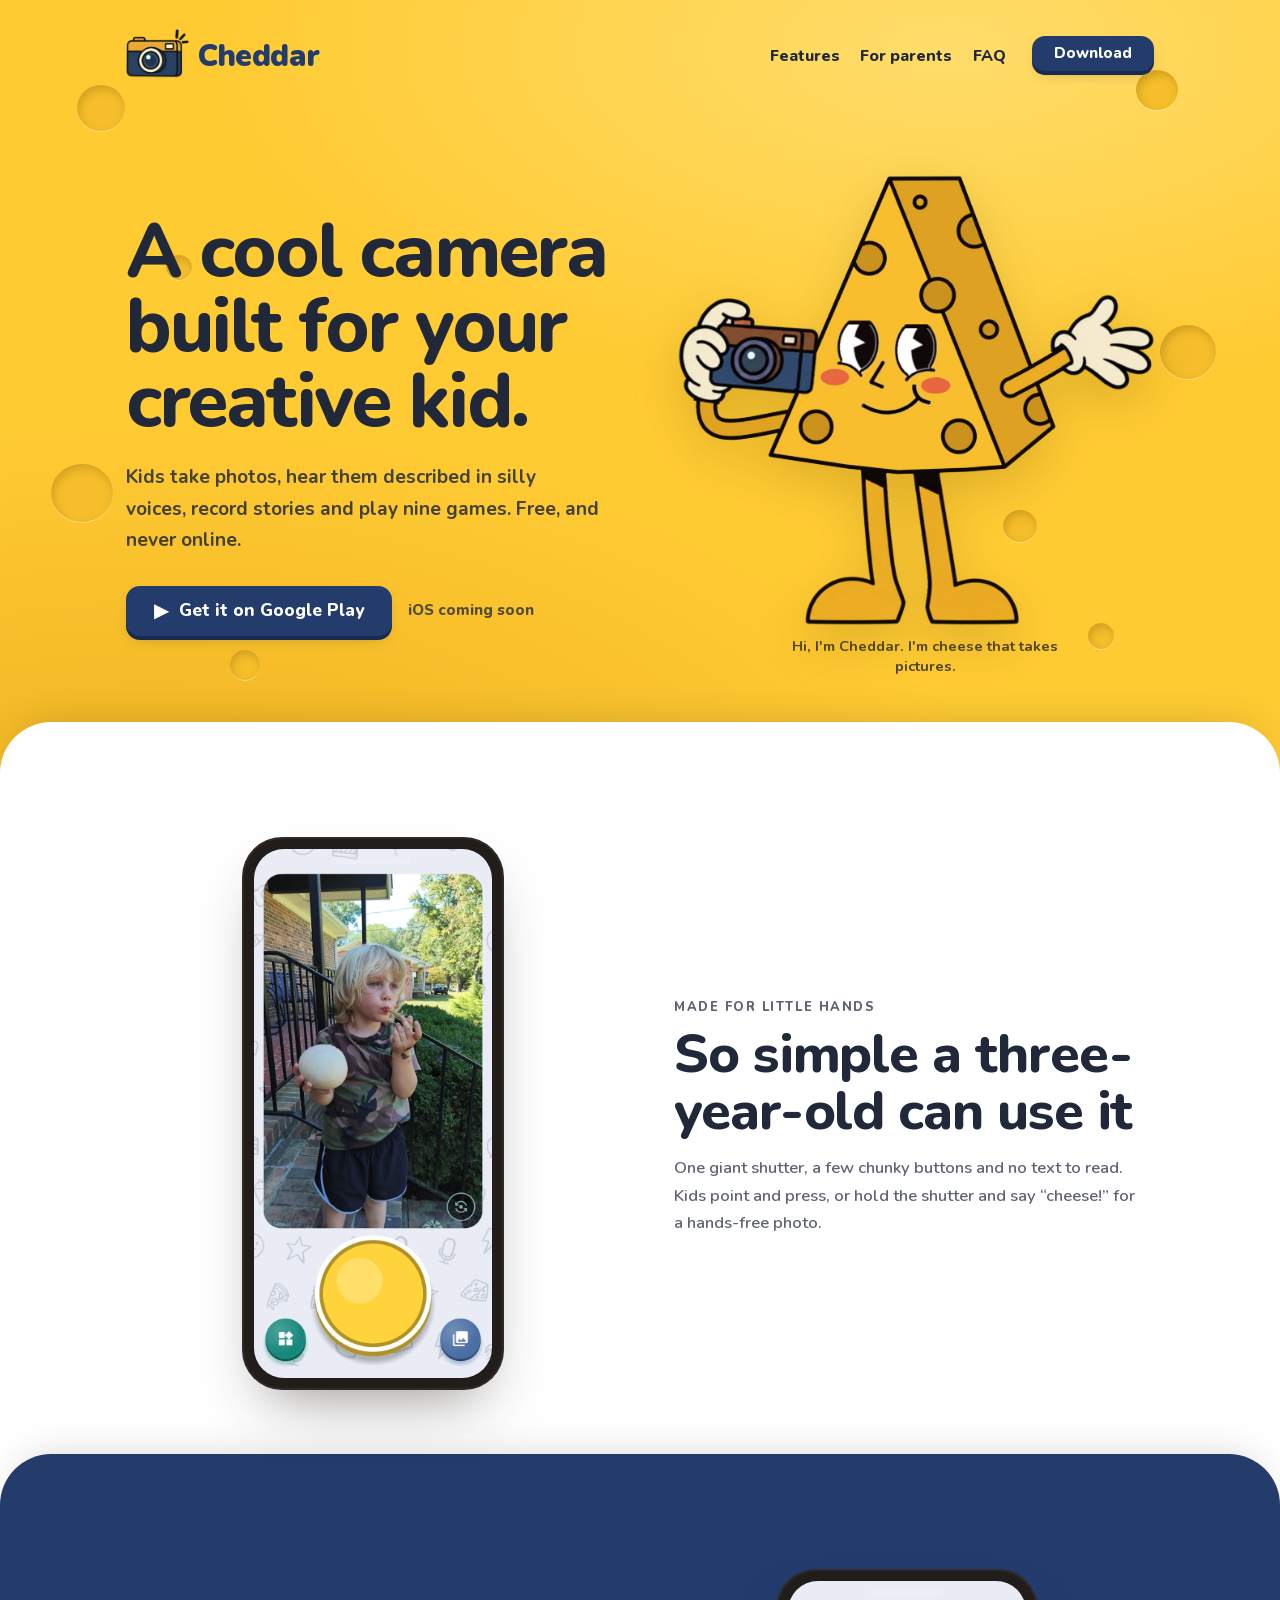
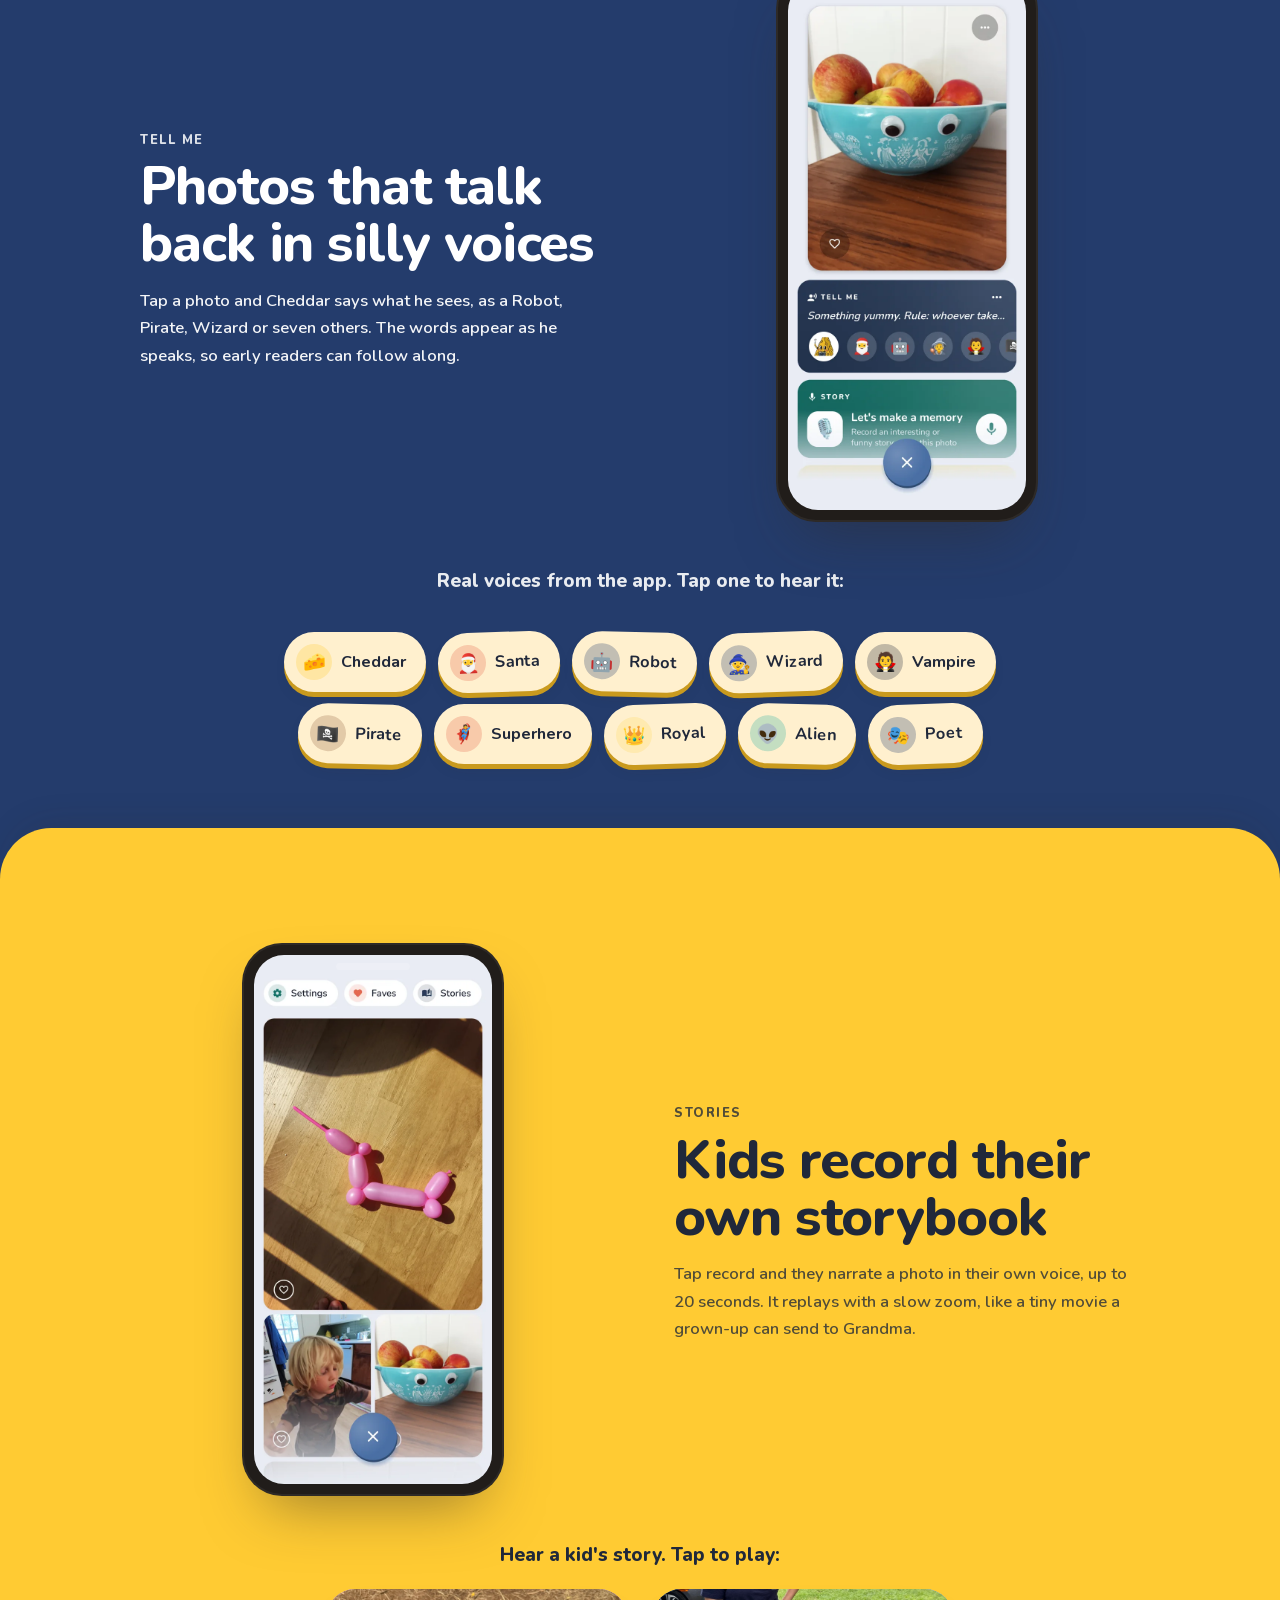
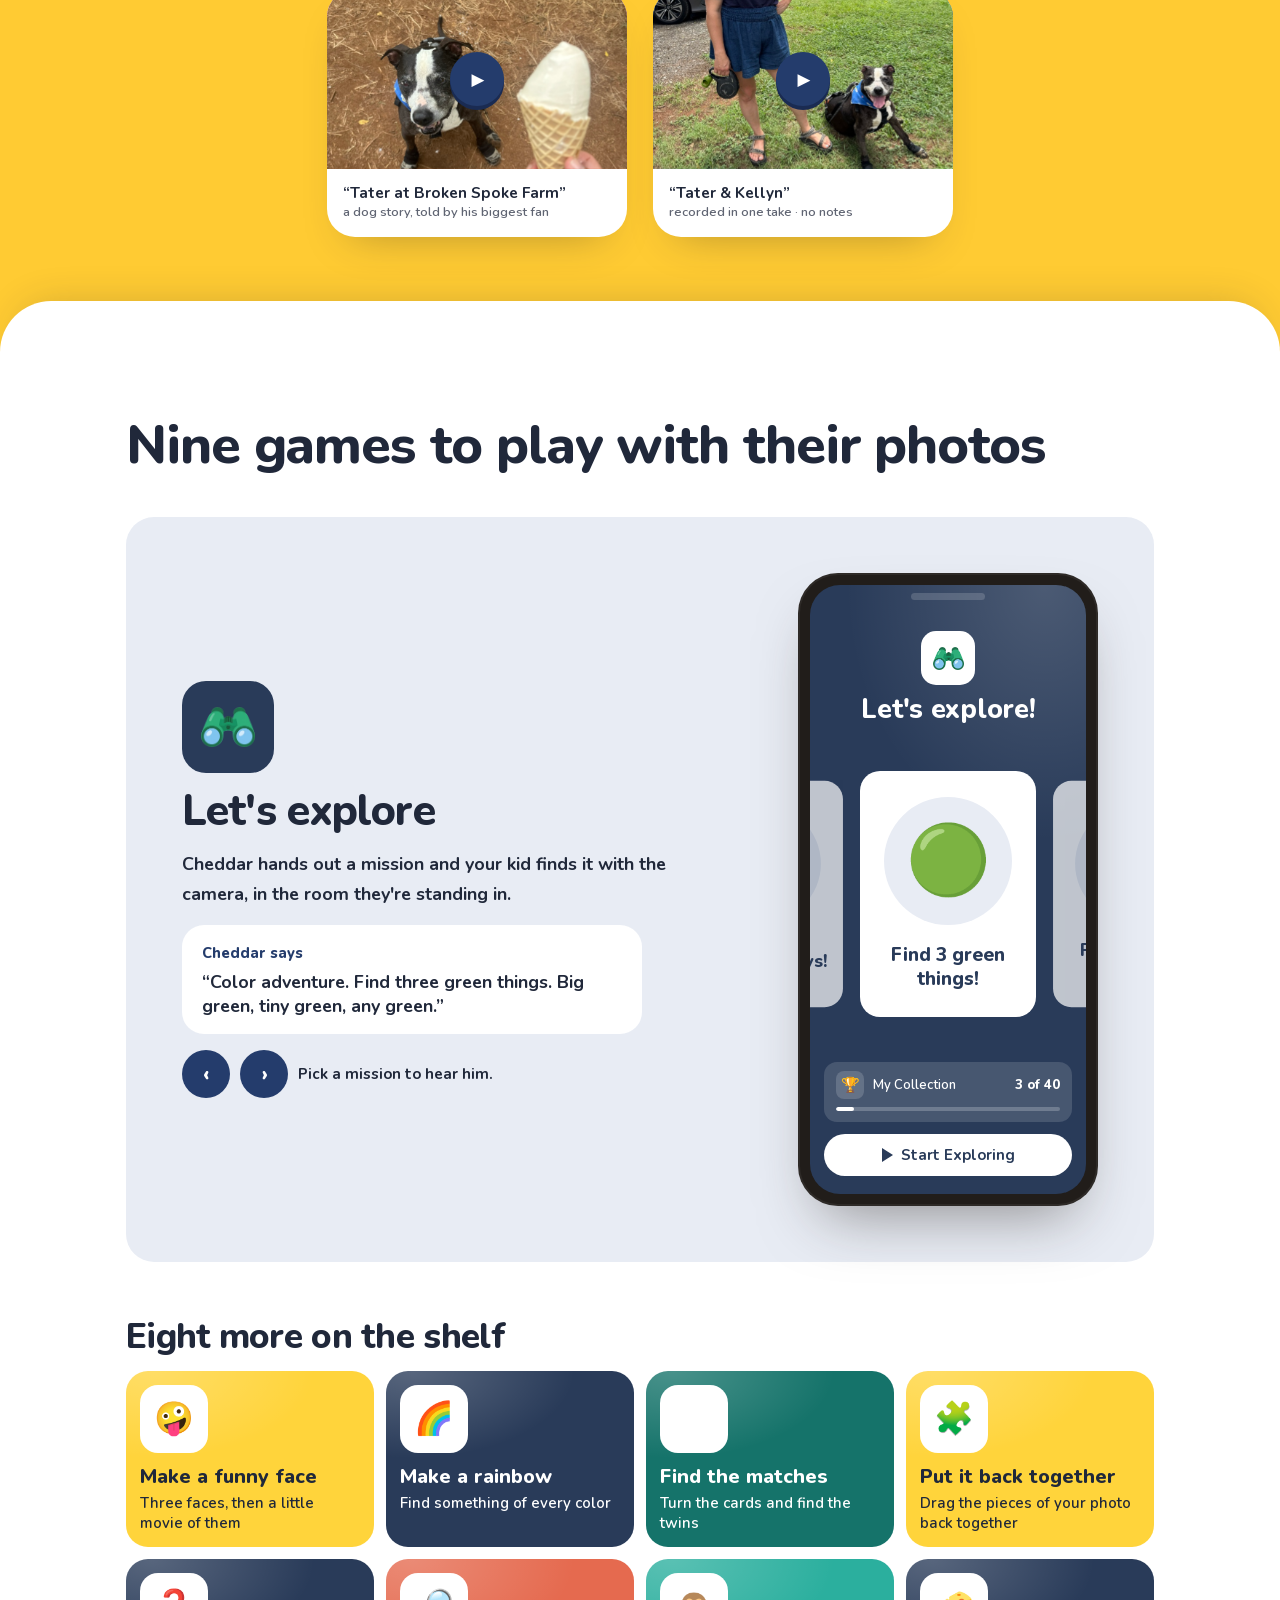
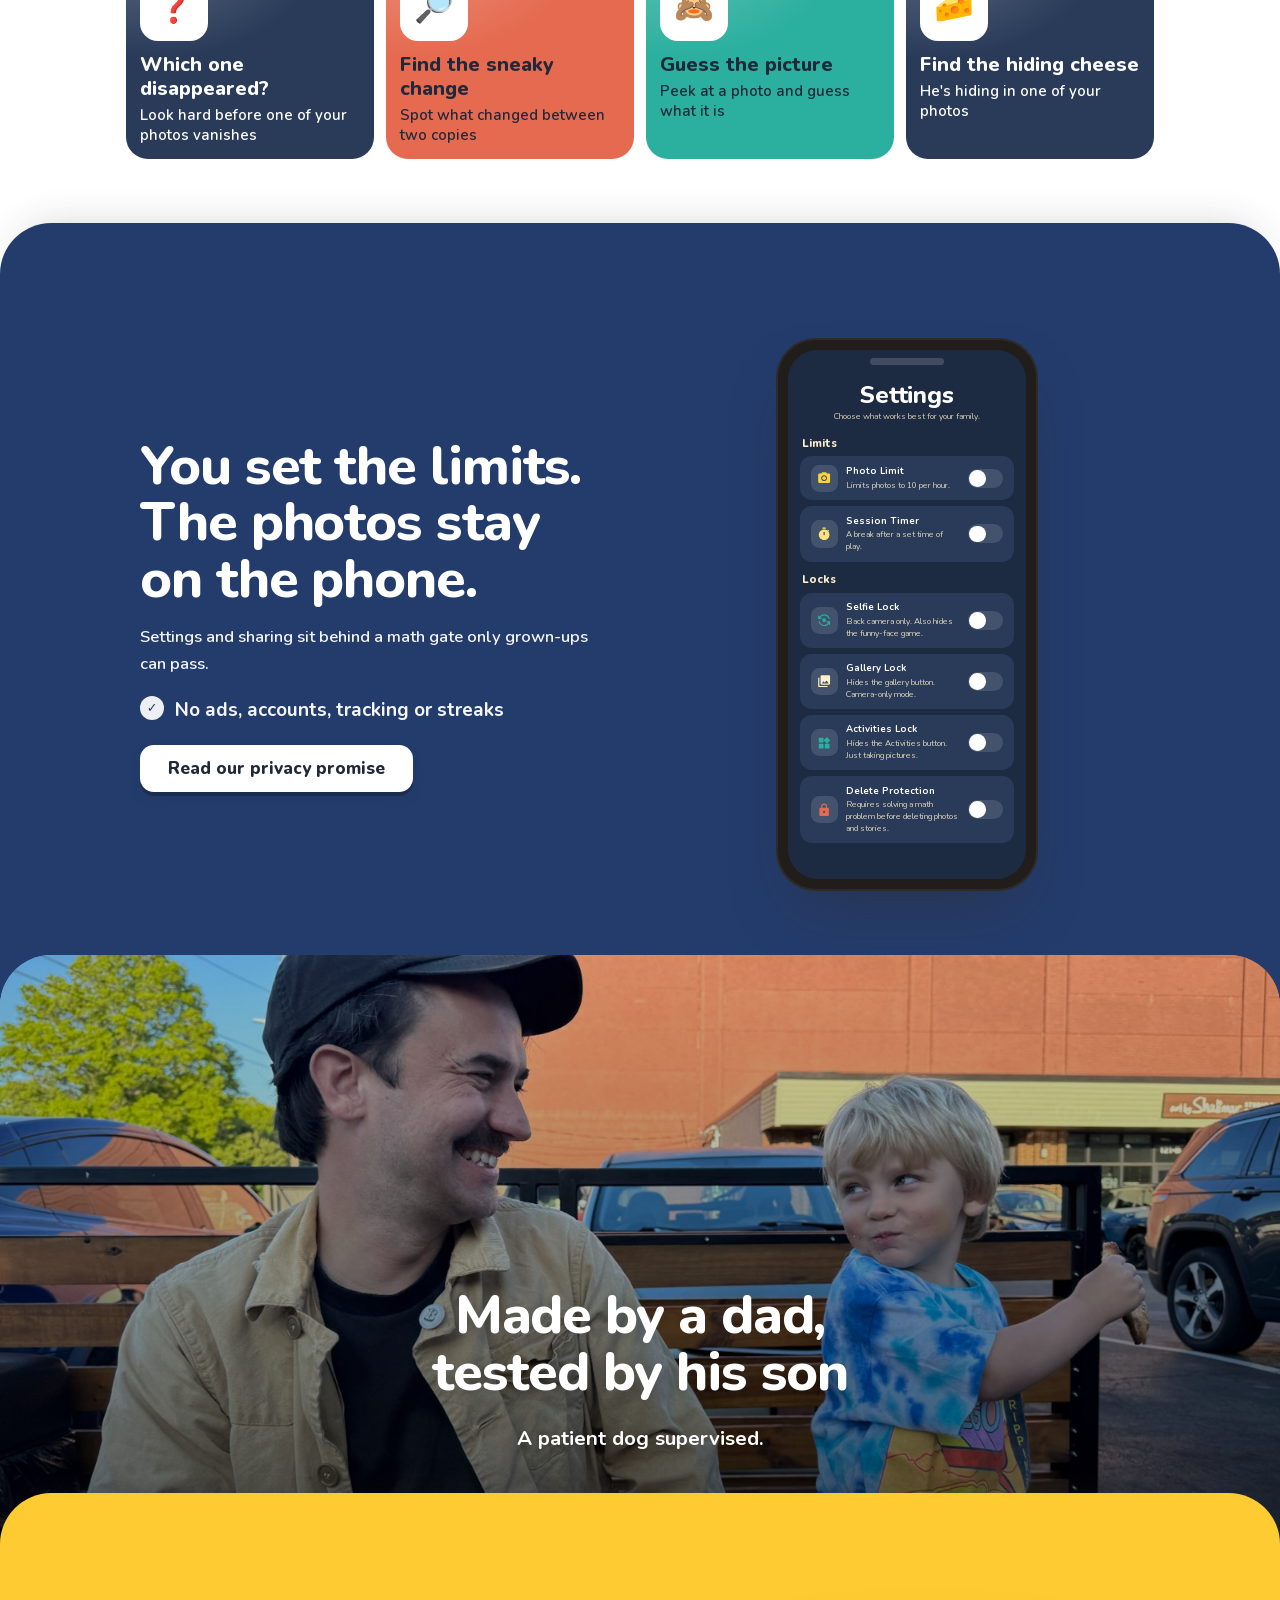
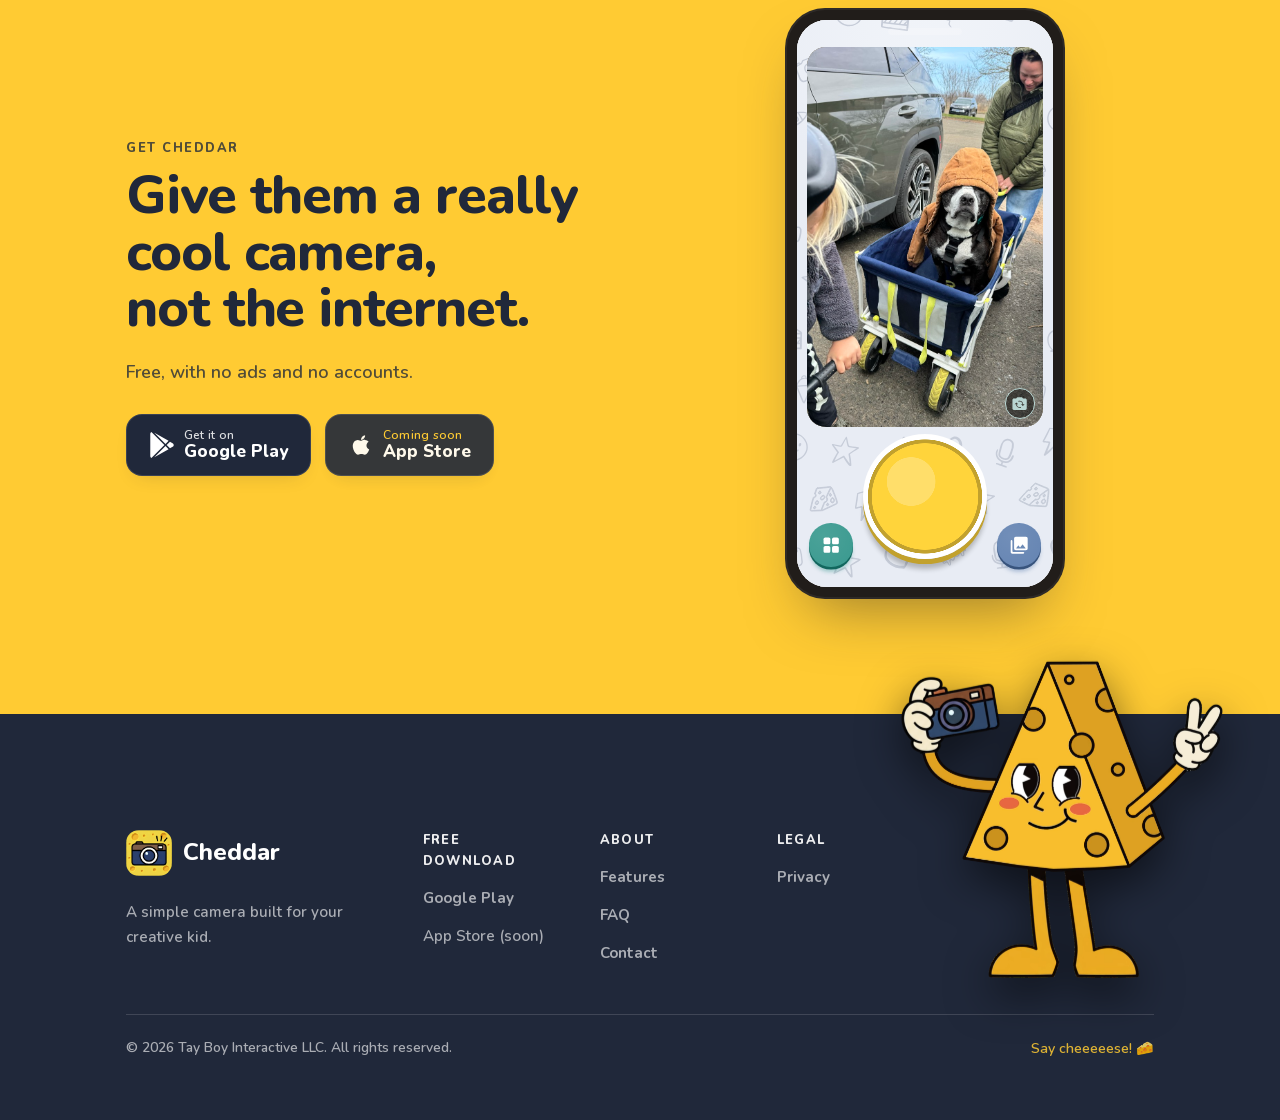
==== commit 6d000a70: "Home page: shorter copy, Little delights band removed Each feature panel is a headline and two sente" ====
--- a/index.html
+++ b/index.html
@@ -30,7 +30,7 @@
   <meta name="twitter:image" content="https://cheddar.cam/assets/img/og-image.png?v=202609121222" />
 
   <link rel="preload" href="fonts/nunito-latin.woff2" as="font" type="font/woff2" crossorigin />
-  <link rel="stylesheet" href="css/styles.css?v=202611191500" />
+  <link rel="stylesheet" href="css/styles.css?v=202611201000" />
 
   <script type="application/ld+json">
   {
@@ -107,8 +107,7 @@
           </h1>
           <p class="subline">
             Kids take photos, hear them described in silly voices, record
-            stories and play nine games. Simple enough for a three-year-old,
-            calm enough to hand over. Free, and never online.
+            stories and play nine games. Free, and never online.
           </p>
           <div class="cta-row">
             <a class="toy-btn" href="https://play.google.com/store/apps/details?id=com.cheddarcam.android" data-play-store rel="noopener">
@@ -129,7 +128,7 @@
 
     <!-- FEATURE PANELS — one clear panel per main feature -->
 
-    <!-- 1. The camera itself (easy UI) -->
+    <!-- 1. The camera itself (easy UI; Say Cheese is its second sentence) -->
     <section id="features" class="fp-section band band--white reveal">
       <div class="container">
         <div class="fpanel">
@@ -139,8 +138,7 @@
           <div class="fpanel-copy">
             <span class="eyebrow">Made for little hands</span>
             <h2>So simple a three-year-old can use it</h2>
-            <p class="fp-problem">Most camera apps are tiny buttons and menus. A three-year-old can't read any of it.</p>
-            <p class="fp-desc">One giant shutter, a few chunky color-coded buttons, and zero text to read. Nothing to set up, so kids just point and press.</p>
+            <p class="fp-desc">One giant shutter, a few chunky buttons and no text to read. Kids point and press, or hold the shutter and say “cheese!” for a hands-free photo.</p>
           </div>
         </div>
       </div>
@@ -156,8 +154,7 @@
           <div class="fpanel-copy">
             <span class="eyebrow">Tell Me</span>
             <h2>Photos that talk back in silly voices</h2>
-            <p class="fp-problem">Kids ask a hundred questions about every picture they take.</p>
-            <p class="fp-desc">Tap a photo and Cheddar says what he sees, out loud, as a Robot, Pirate, Wizard or seven others. The words appear as he speaks, so early readers can follow along. Tap his face for a different character. It all happens on the phone, and a grown-up can switch it off.</p>
+            <p class="fp-desc">Tap a photo and Cheddar says what he sees, as a Robot, Pirate, Wizard or seven others. The words appear as he speaks, so early readers can follow along.</p>
           </div>
         </div>
         <div class="cs-voices">
@@ -188,8 +185,7 @@
           <div class="fpanel-copy">
             <span class="eyebrow">Stories</span>
             <h2>Kids record their own storybook</h2>
-            <p class="fp-problem">Your kid tells the world's best story about a photo… then forgets it by dinner.</p>
-            <p class="fp-desc">Tap record and they narrate, up to 20 seconds in their own voice. It replays with a slow cinematic zoom, like a tiny movie they made themselves. A grown-up can send any Story or Tell Me to Grandma as a little video.</p>
+            <p class="fp-desc">Tap record and they narrate a photo in their own voice, up to 20 seconds. It replays with a slow zoom, like a tiny movie a grown-up can send to Grandma.</p>
           </div>
         </div>
         <div class="story-strip">
@@ -216,7 +212,6 @@
       <div class="container">
         <div class="section-head shelf-head">
           <h2>Nine games to play with their photos</h2>
-          <p class="lede">Tap the corner of the camera and the shelf opens. Cheddar explains every game out loud, and nobody keeps score.</p>
         </div>
 
         <div class="shelf-feature">
@@ -224,7 +219,6 @@
             <span class="shelf-feature-mark"><img src="assets/img/binoculars.webp?v=202611101700" width="54" height="40" alt="" /></span>
             <h3>Let's explore</h3>
             <p class="shelf-feature-lede">Cheddar hands out a mission and your kid finds it with the camera, in the room they're standing in.</p>
-            <p>The phone checks each photo itself, with nothing sent anywhere, and every find joins a collection of 40. It's a screen that points kids outward, at the real world.</p>
             <div class="shelf-says" aria-live="polite"><b>Cheddar says</b><q data-explorer-says>Color adventure. Find three green things. Big green, tiny green, any green.</q></div>
             <div class="shelf-nav">
               <button type="button" data-explorer-prev aria-label="Previous mission">‹</button>
@@ -271,23 +265,7 @@
       </div>
     </section>
 
-    <!-- 5. MORE COOL STUFF (Say Cheese lives here as the first card) -->
-    <section class="more-section band band--yellow reveal">
-      <div class="container">
-        <div class="section-head center">
-          <span class="eyebrow">Little delights</span>
-          <h2>A few more tricks up his sleeve</h2>
-        </div>
-        <div class="more-grid">
-          <div class="more-card accent-sky"><span class="more-emoji" aria-hidden="true">🎤</span><h3>Say cheese</h3><p>Long-press the shutter and say “cheese!” Cheddar counts down and takes the photo, hands-free.</p></div>
-          <div class="more-card accent-mint"><span class="more-emoji" aria-hidden="true">🐮</span><h3>Silly sounds</h3><p>Swap the shutter click for a moo, a ribbit or a honk.</p></div>
-          <div class="more-card accent-pink"><span class="more-emoji" aria-hidden="true">✨</span><h3>Decorate it</h3><p>Stickers, frames and filters on any photo. The original is never changed.</p></div>
-          <div class="more-card accent-orange"><span class="more-emoji" aria-hidden="true">🖼️</span><h3>Friendly gallery</h3><p>Big thumbnails, one-tap faves, and filters for Faves, Voices, Stories &amp; Explorer.</p></div>
-        </div>
-      </div>
-    </section>
-
-    <!-- 6. For parents: copy beside a working copy of the app's own Settings screen.
+    <!-- 5. For parents: copy beside a working copy of the app's own Settings screen.
          The rows, words, icons and defaults mirror SettingsScreen.kt in the Android repo
          (Limits + Locks), shown in the site's phone frame; re-check them there when the app's settings change. -->
     <section id="parents" class="fp-section band band--blue clip reveal">
@@ -334,8 +312,6 @@
             <h2>You set the limits. The photos stay on the phone.</h2>
             <p class="fp-desc">Settings and sharing sit behind a math gate only grown-ups can pass.</p>
             <ul class="fp-list">
-              <li><span class="fp-tick" aria-hidden="true">✓</span> Never online, so photos can't be uploaded</li>
-              <li><span class="fp-tick" aria-hidden="true">✓</span> Photos stay in the app until you save them</li>
               <li><span class="fp-tick" aria-hidden="true">✓</span> No ads, accounts, tracking or streaks</li>
             </ul>
             <a class="toy-btn fp-privacy" href="/privacy">Read our privacy promise</a>
@@ -344,12 +320,11 @@
       </div>
     </section>
 
-    <!-- 7. FULL-WIDTH PHOTO BAND: the maker story, between parents and download -->
+    <!-- 6. FULL-WIDTH PHOTO BAND: the maker story, between parents and download -->
     <section class="band band--photo photo-band reveal" data-photo="assets/img/dad.jpg" aria-label="Cheddar in real life">
       <div class="pb-inner">
-        <span class="pb-eyebrow">Made for real kids</span>
         <h2>Made by a dad, tested by his son</h2>
-        <p>A patient dog supervised. Built for wobbly taps, silly faces and very short attention spans.</p>
+        <p>A patient dog supervised.</p>
       </div>
     </section>
 
@@ -359,7 +334,7 @@
         <div class="download-copy">
           <span class="eyebrow">Get Cheddar</span>
           <h2 id="download-title">Give them a really cool camera, not the internet.</h2>
-          <p class="lede">Free, no ads, no accounts. Download Cheddar and let the snapping (and giggling) begin.</p>
+          <p class="lede">Free, with no ads and no accounts.</p>
           <div class="store-row">
             <a class="store-badge store-badge--lg" href="https://play.google.com/store/apps/details?id=com.cheddarcam.android" data-play-store rel="noopener" aria-label="Get Cheddar on Google Play">
               <svg viewBox="0 0 512 512" aria-hidden="true"><path d="M325.3 234.3 104.6 13l280.8 161.2-60.1 60.1zM47 0C34 6.8 25.3 19.2 25.3 35.3v441.3c0 16.1 8.7 28.5 21.7 35.3l256.6-256L47 0zm425.2 225.6-58.9-34.1-65.7 64.5 65.7 64.5 60.1-34.1c18-14.3 18-46.5-1.2-60.8zM104.6 499l280.8-161.2-60.1-60.1L104.6 499z"/></svg>
@@ -370,7 +345,6 @@
               <span class="sb-text"><span class="sb-top">Coming soon</span><span class="sb-name">App Store</span></span>
             </span>
           </div>
-          <p class="download-note">Android now · iPhone coming soon</p>
         </div>
         <div class="download-visual">
           <div class="phone">
@@ -418,7 +392,7 @@
             <img src="assets/img/logo-badge.webp?v=202609111746" width="46" height="46" alt="" />
             Cheddar
           </a>
-          <p class="foot-tag">A simple camera built for your creative kid. Made with love (and cheese) by an ambitious dad, a beta-tester son, and a patient dog.</p>
+          <p class="foot-tag">A simple camera built for your creative kid.</p>
         </div>
         <div class="footer-col">
           <p class="footer-heading">Free download</p>
--- a/css/styles.css
+++ b/css/styles.css
@@ -819,18 +819,6 @@
   padding-bottom: clamp(44px, 7vw, 88px);
   max-width: 760px;
 }
-.photo-band .pb-eyebrow {
-  display: inline-block;
-  font-weight: 800;
-  font-size: 0.8rem;
-  letter-spacing: 0.12em;
-  text-transform: uppercase;
-  background: rgba(255, 255, 255, 0.9);
-  color: var(--ink);
-  border-radius: var(--r-pill);
-  padding: 7px 16px;
-  margin-bottom: 16px;
-}
 .photo-band h2 { color: #fff; text-shadow: 0 2px 18px rgba(0, 0, 0, 0.28); }
 .photo-band p {
   font-weight: 700;
@@ -1106,25 +1094,20 @@
    (eyebrow, then heading, then body), a beat apart. Small distance, short
    delays and no overshoot keep it felt-not-seen: text settles, it never bounces. */
 .js .reveal .fpanel-copy > *,
-.js .reveal .section-head > *,
-.js .reveal .more-card {
+.js .reveal .section-head > * {
   opacity: 0;
   transform: translateY(12px);
   transition: opacity 0.5s var(--ease-out), transform 0.5s var(--ease-out);
 }
 .js .reveal .fpanel-copy > :nth-child(2),
-.js .reveal .section-head > :nth-child(2),
-.js .reveal .more-card:nth-child(2) { transition-delay: 0.06s; }
+.js .reveal .section-head > :nth-child(2) { transition-delay: 0.06s; }
 .js .reveal .fpanel-copy > :nth-child(3),
-.js .reveal .section-head > :nth-child(3),
-.js .reveal .more-card:nth-child(3) { transition-delay: 0.12s; }
-.js .reveal .fpanel-copy > :nth-child(4),
-.js .reveal .more-card:nth-child(4) { transition-delay: 0.18s; }
+.js .reveal .section-head > :nth-child(3) { transition-delay: 0.12s; }
+.js .reveal .fpanel-copy > :nth-child(4) { transition-delay: 0.18s; }
 .js .reveal .fpanel-copy > :nth-child(5) { transition-delay: 0.24s; }
 .js .reveal .fpanel-copy > :nth-child(6) { transition-delay: 0.3s; }
 .js .reveal.is-in .fpanel-copy > *,
-.js .reveal.is-in .section-head > *,
-.js .reveal.is-in .more-card { opacity: 1; transform: none; }
+.js .reveal.is-in .section-head > * { opacity: 1; transform: none; }
 
 /* Phones are "set down": each one rises a little, settles out of a slight
    tilt and lands a beat after the copy starts. This is the one entrance that
@@ -1160,10 +1143,6 @@
 .fpanel.reverse .fpanel-media { order: 2; }
 .fpanel-copy { max-width: 480px; }
 .fpanel-copy h2 { margin-bottom: 0.28em; }
-.fp-problem {
-  font-weight: 800; font-style: italic; color: var(--ink-soft);
-  font-size: clamp(1rem, 1.3vw, 1.15rem); margin: 0 0 0.7em;
-}
 .fp-desc {
   color: var(--ink-soft); font-weight: 600;
   font-size: clamp(1.02rem, 1.3vw, 1.18rem); margin: 0;
@@ -1177,11 +1156,10 @@
 }
 .fp-privacy { margin-top: 22px; }
 /* Bold-band panels (grape / blue) — light text */
-.band--purple .fp-problem, .band--blue .fp-problem, .band--green .fp-problem { color: rgba(255, 255, 255, 0.8); }
 .band--purple .fp-desc, .band--blue .fp-desc, .band--green .fp-desc,
 .band--purple .fp-list li, .band--blue .fp-list li, .band--green .fp-list li { color: rgba(255, 255, 255, 0.95); }
 /* Feature panels on the yellow ground: ink-soft is too faint there (see --ink-on-yellow). */
-.band--yellow .fp-problem, .band--yellow .fp-desc { color: var(--ink-on-yellow); }
+.band--yellow .fp-desc { color: var(--ink-on-yellow); }
 .band--blue .fp-privacy { --btn-face: #fff; --btn-edge: rgba(0, 0, 0, 0.22); --btn-text: var(--ink); }
 /* Cheddar Says voice picker, folded into its panel */
 .cs-voices { text-align: center; margin-top: clamp(28px, 4vw, 44px); }
@@ -1348,11 +1326,8 @@
    the Android source (ActivitiesScreen.kt, SafariScreen.kt), so
    they keep the app's colours and radii rather than the site's.
    ============================================================ */
-/* Heading on its own full-width row, intro underneath (the title is too long
-   to share a row with the intro without wrapping to three lines). */
-.shelf-head { display: grid; gap: 14px; margin-bottom: clamp(26px, 4vw, 44px); }
-.shelf-head h2, .shelf-head .lede { margin: 0; }
-.shelf-head .lede { color: var(--ink); max-width: 62ch; }
+.shelf-head { margin-bottom: clamp(26px, 4vw, 44px); }
+.shelf-head h2 { margin: 0; }
 
 /* A pale-blue card on the white band, so the Explorer demo reads as its own block
    (it was a white card when the band was peach). */
@@ -1456,24 +1431,6 @@
 @media (prefers-reduced-motion: reduce) {
   .ex-track, .ex-start, .shelf-nav button, .js .ex-card, .shelf-says q { transition: none; }
 }
-
-/* ============================================================
-   "More cool stuff" grid
-   ============================================================ */
-.more-grid {
-  display: grid; grid-template-columns: repeat(4, 1fr);
-  gap: clamp(16px, 2vw, 24px); max-width: 1040px; margin-inline: auto;
-}
-.more-card {
-  background: #fff; border-radius: var(--r-card);
-  padding: clamp(20px, 2.4vw, 28px); box-shadow: var(--shadow-card);
-}
-.more-emoji { font-size: 2rem; display: block; margin-bottom: 10px; }
-
-.more-card h3 { font-size: clamp(1.08rem, 1.5vw, 1.28rem); margin-bottom: 0.3em; }
-.more-card p { margin: 0; color: var(--ink-soft); font-weight: 600; font-size: 0.96rem; }
-@media (max-width: 900px) { .more-grid { grid-template-columns: repeat(2, 1fr); } }
-@media (max-width: 480px) { .more-grid { grid-template-columns: 1fr; max-width: 360px; } }
 
 /* ============================================================
    Dark footer — anchors the page under the yellow download panel
@@ -1588,7 +1545,6 @@
 .store-badge--lg svg { width: 26px; height: 26px; }
 .store-badge--lg .sb-top { font-size: 0.75rem; }
 .store-badge--lg .sb-name { font-size: 1.08rem; }
-.download-note { margin-top: 16px; font-weight: 800; font-size: 0.9rem; color: var(--ink-on-yellow); }
 .download-visual { display: flex; justify-content: center; }
 .download-visual .phone { width: clamp(200px, 30vw, 280px); }
 /* Showcase phones lift + tilt toward the cursor, pivoting from the base.
@@ -1625,7 +1581,6 @@
   .js .reveal { opacity: 1; transform: none; }
   .js .reveal .fpanel-copy > *,
   .js .reveal .section-head > *,
-  .js .reveal .more-card,
   .js .reveal .fpanel-media,
   .js .reveal .download-visual,
   .js .reveal .shelf-phone { opacity: 1; transform: none; }
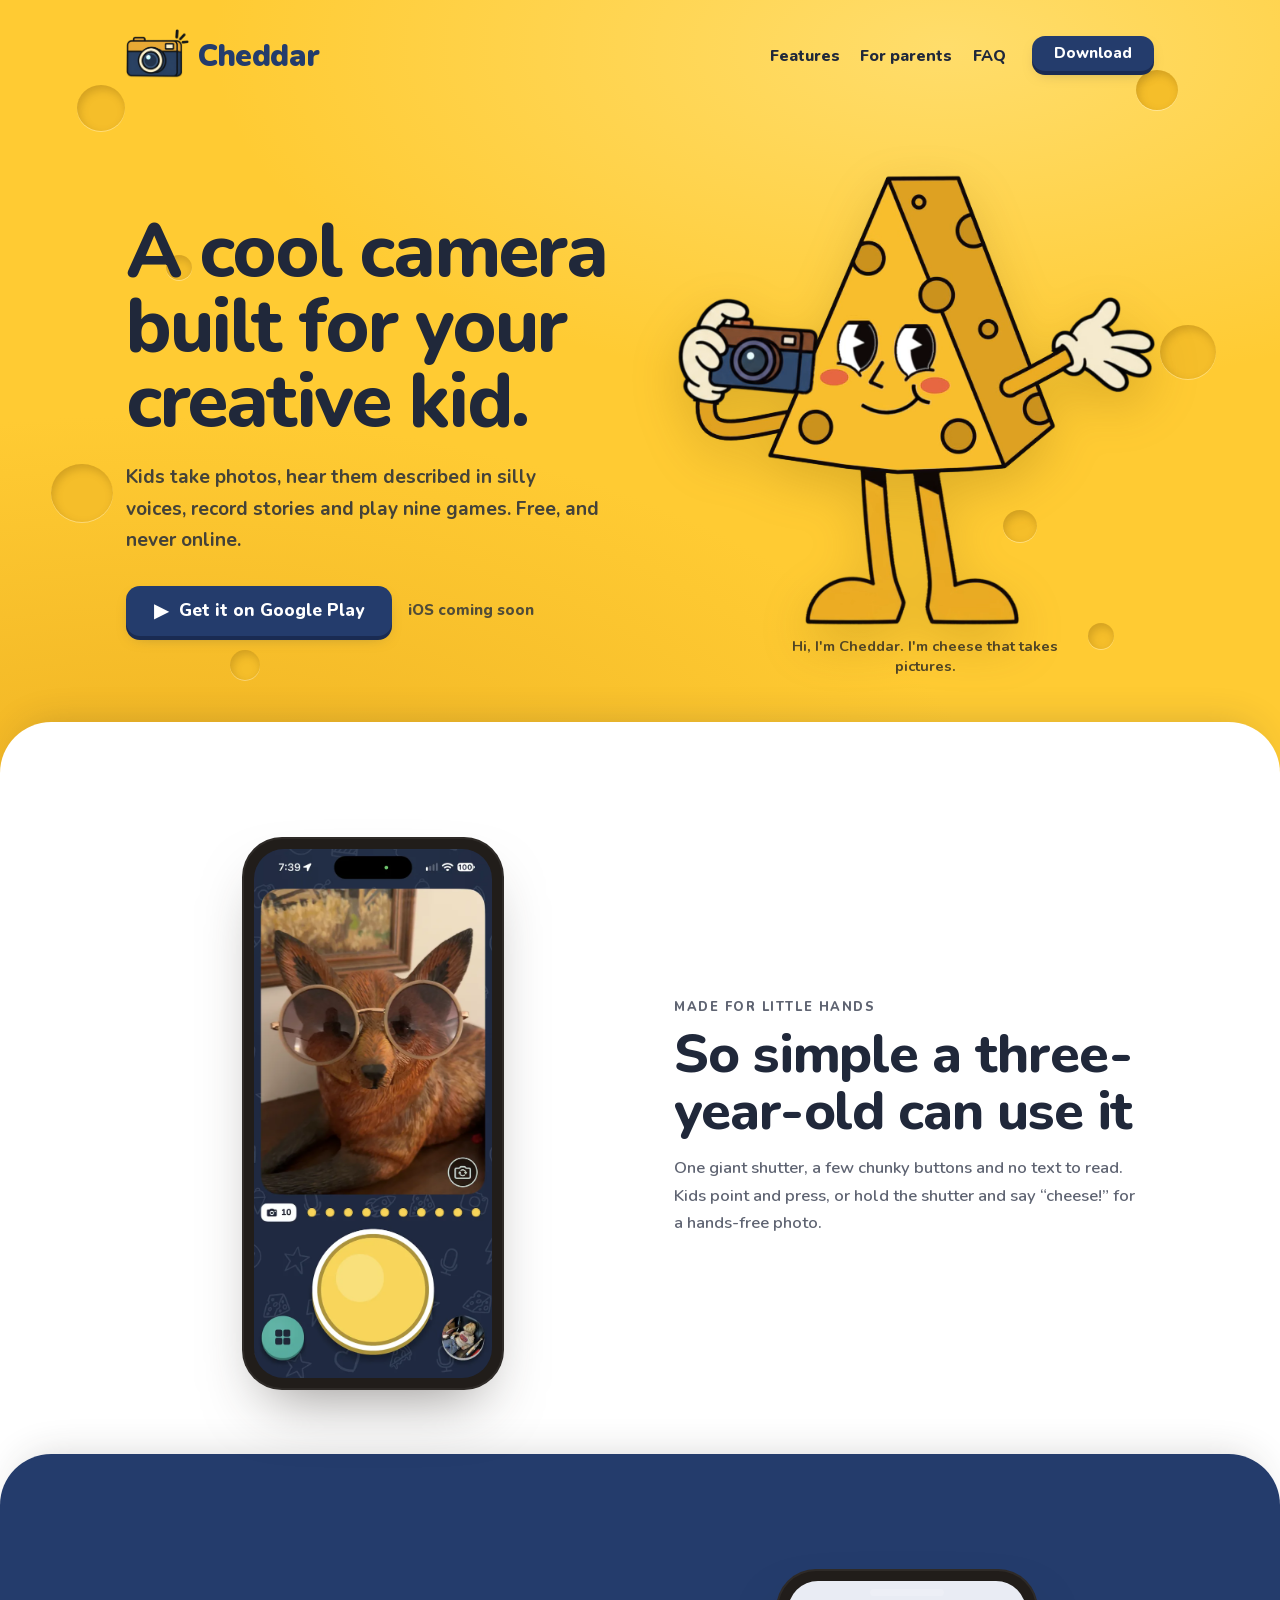
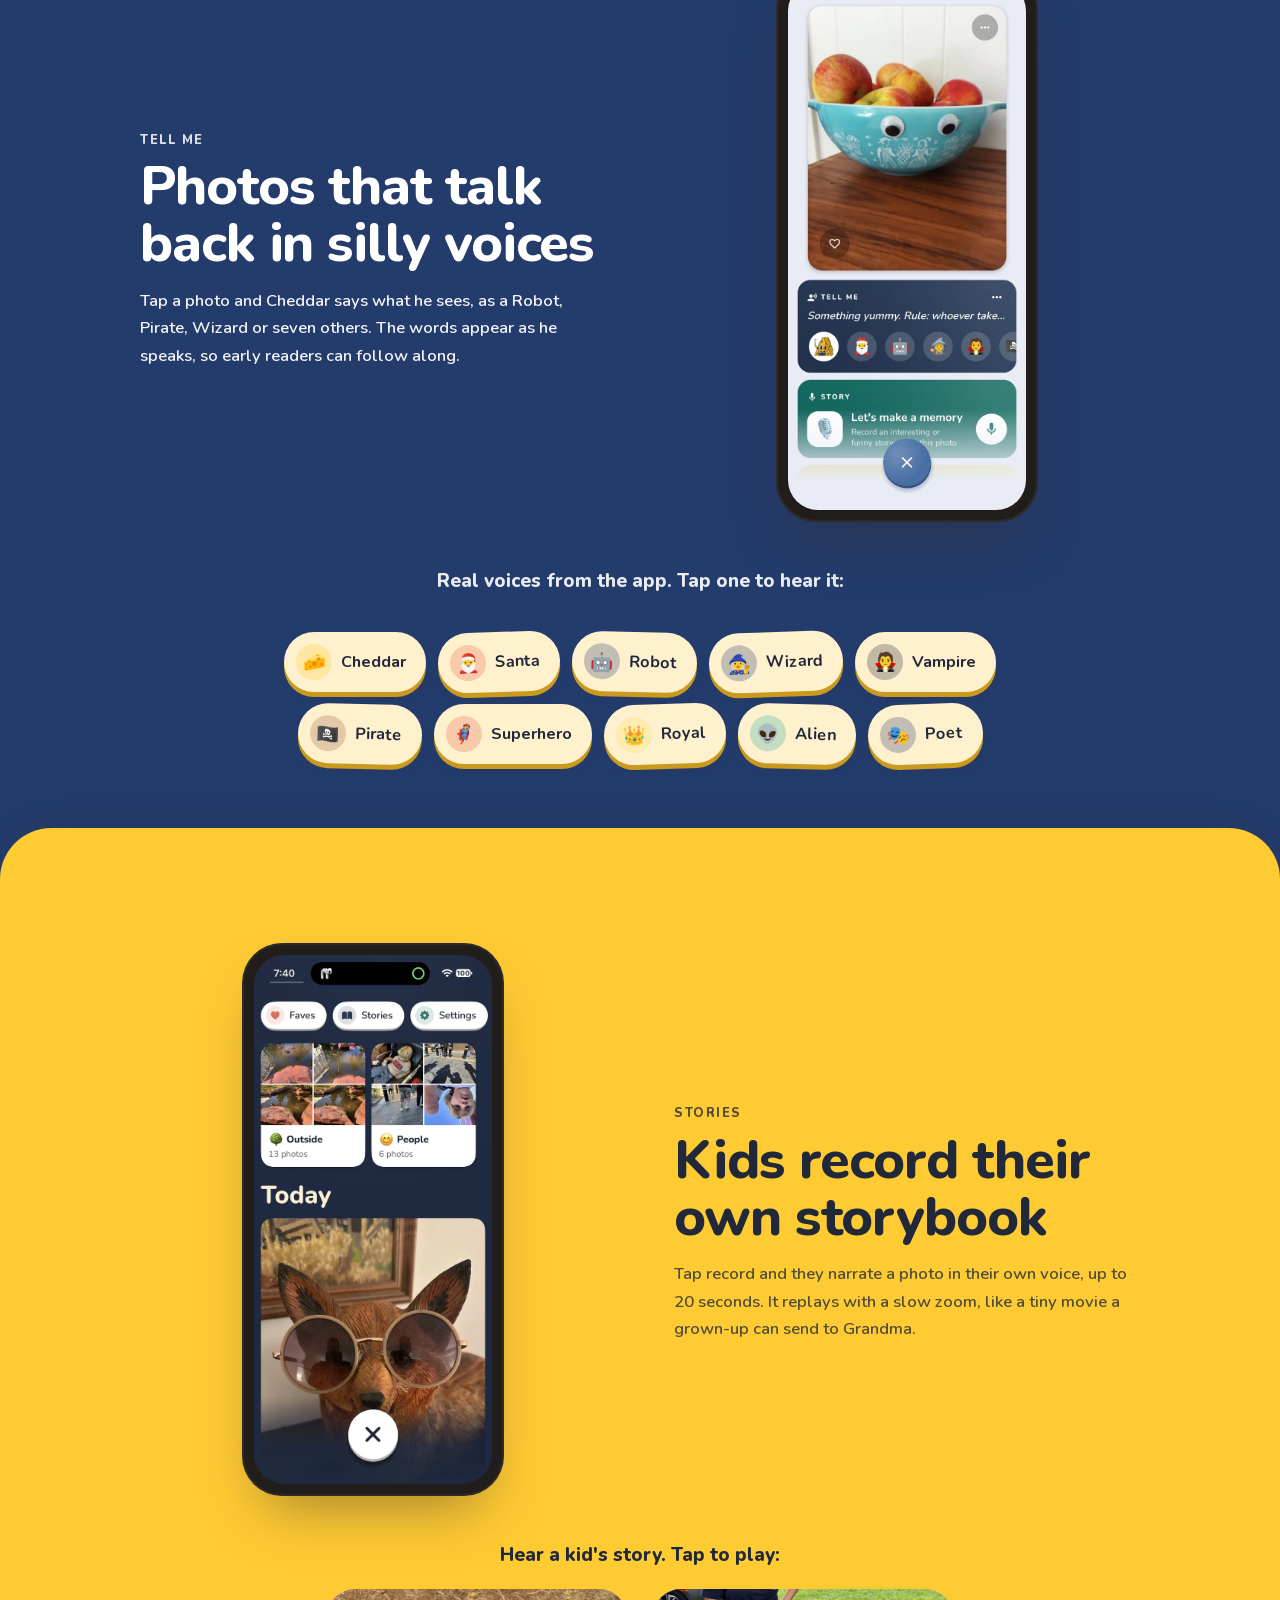
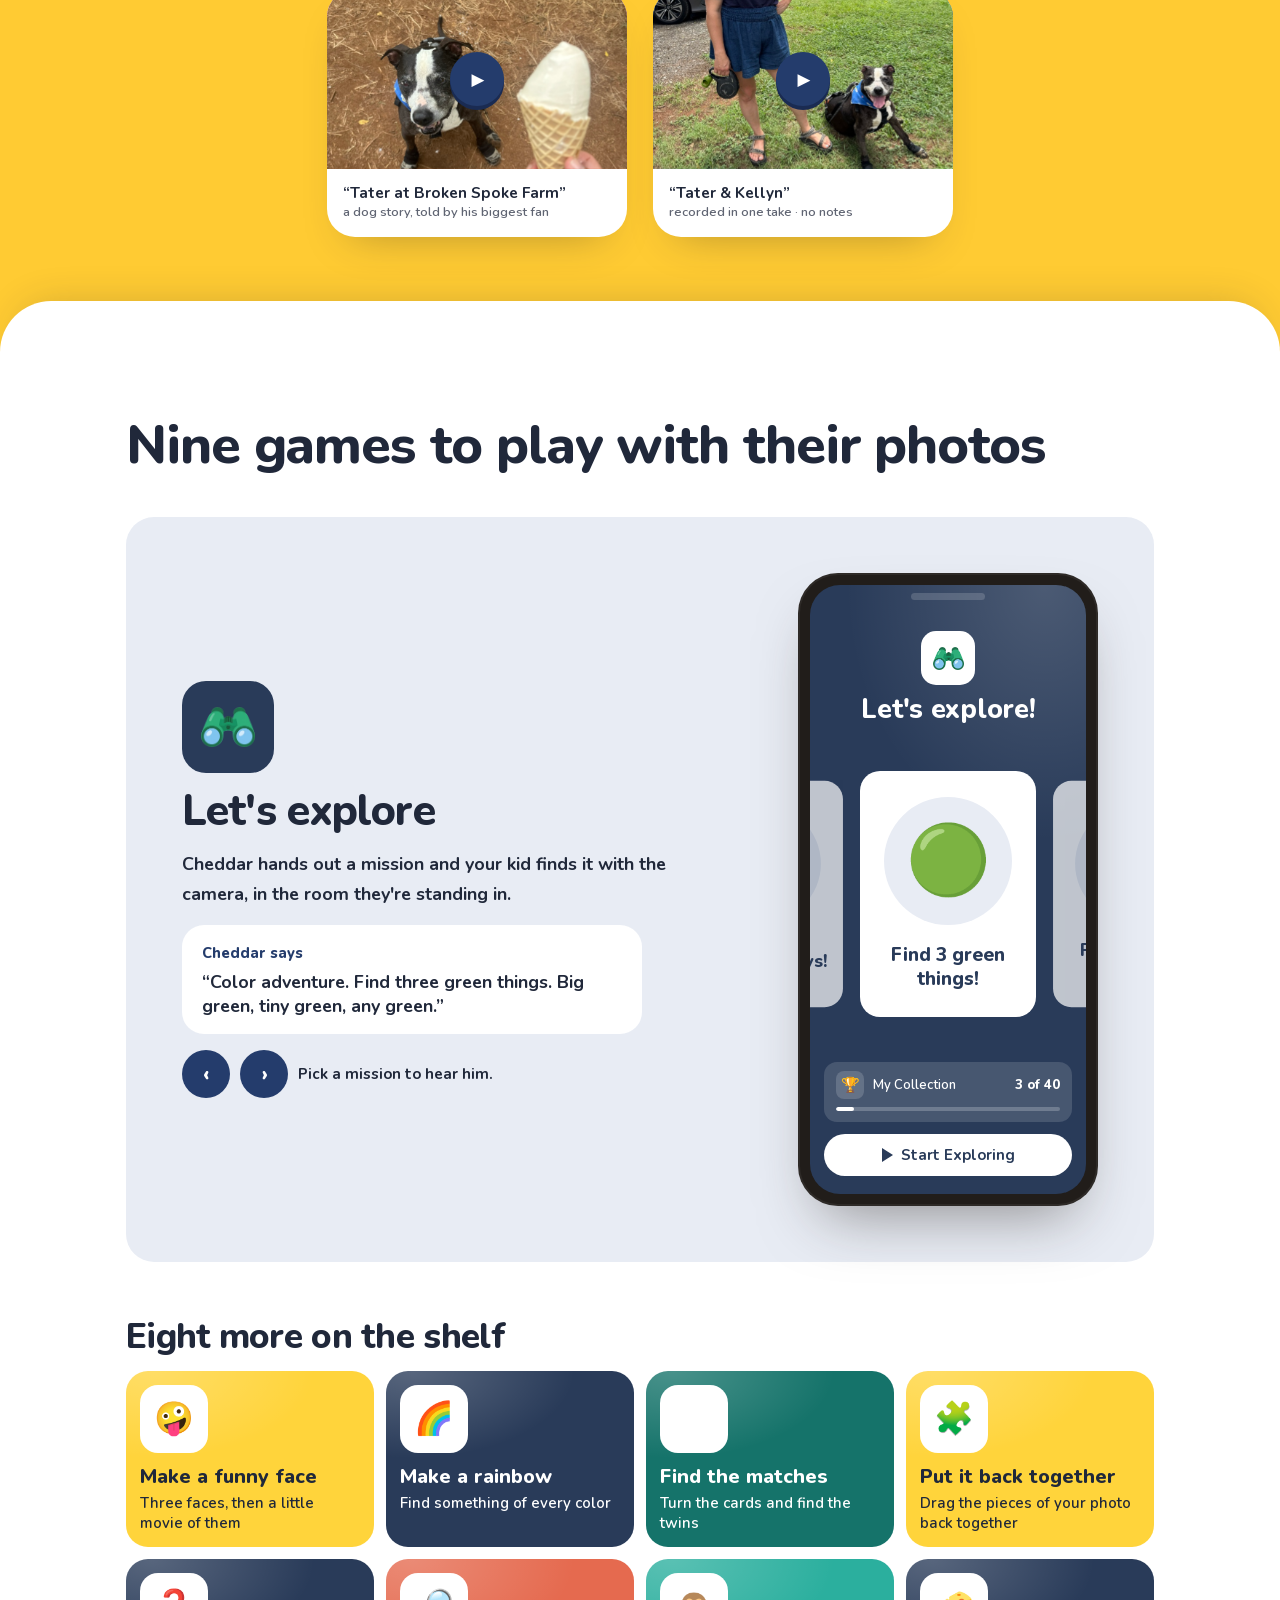
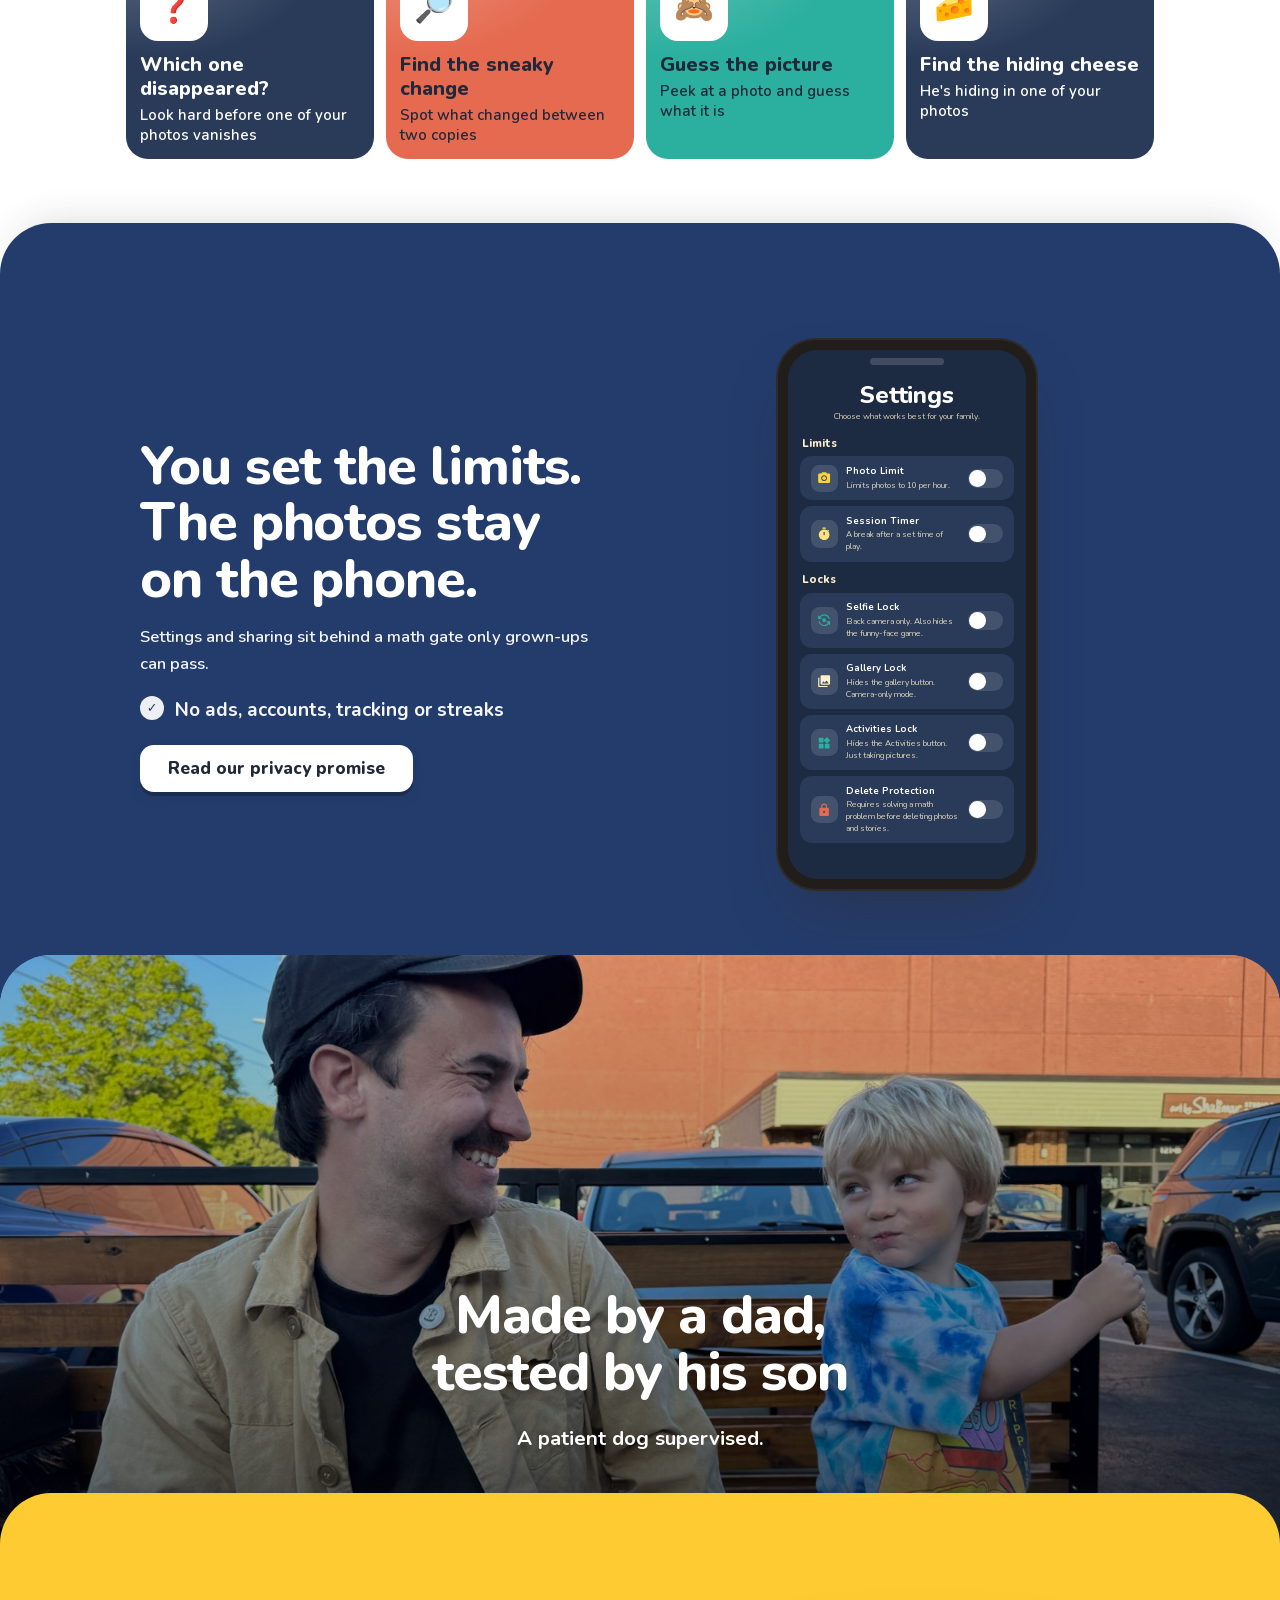
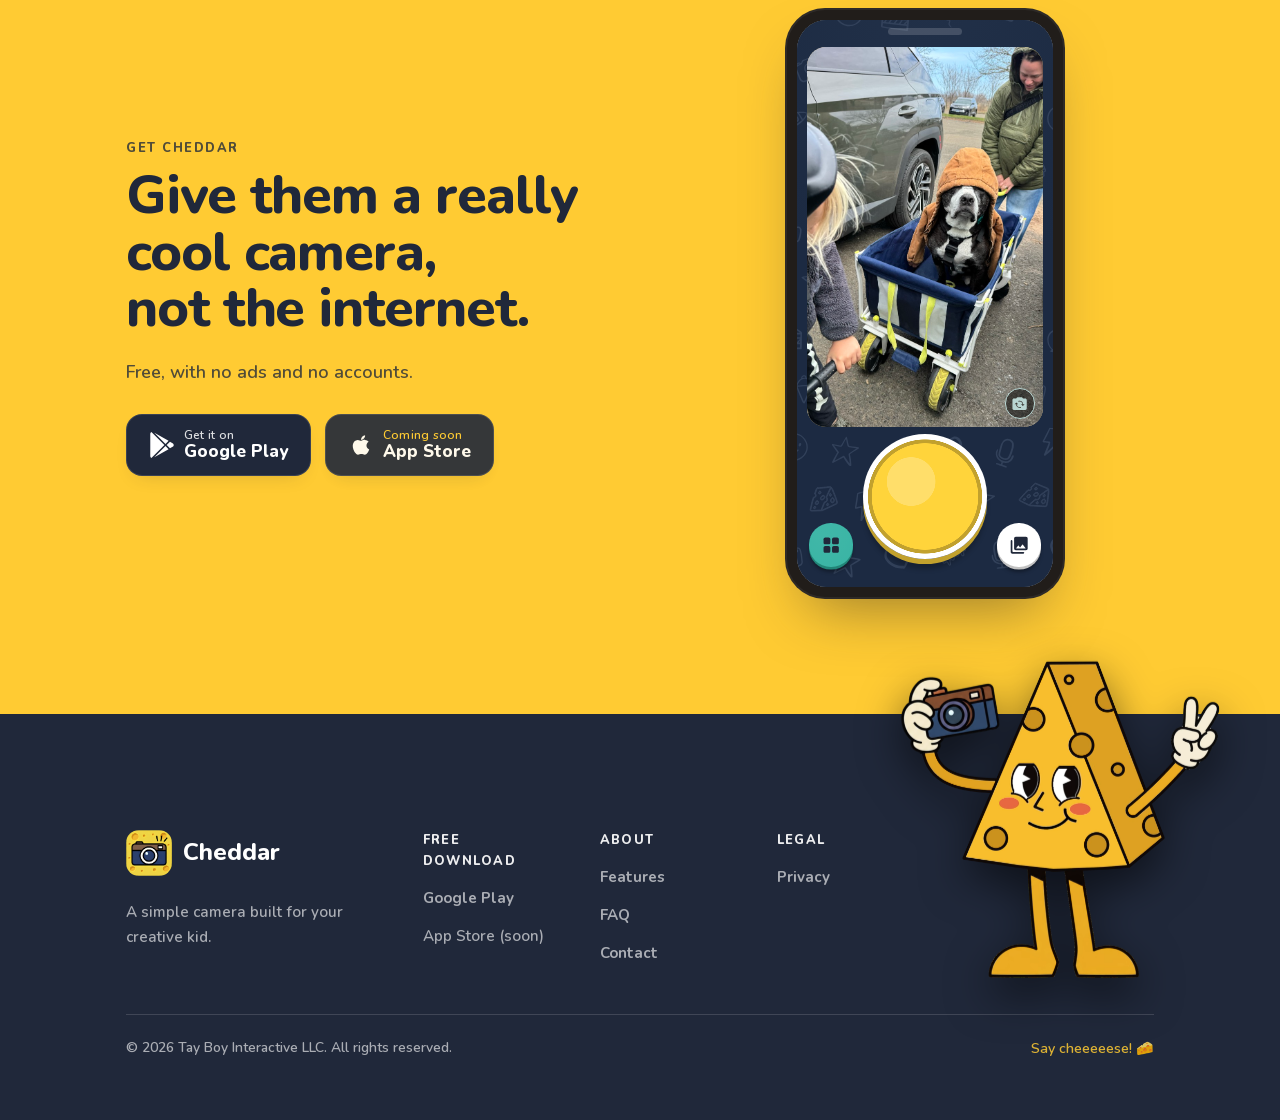
==== commit a50272bf: "Home page: iPhone captures for the camera and gallery panels; camera demo on the Night ground The tw" ====
--- a/index.html
+++ b/index.html
@@ -30,7 +30,7 @@
   <meta name="twitter:image" content="https://cheddar.cam/assets/img/og-image.png?v=202609121222" />
 
   <link rel="preload" href="fonts/nunito-latin.woff2" as="font" type="font/woff2" crossorigin />
-  <link rel="stylesheet" href="css/styles.css?v=202611201000" />
+  <link rel="stylesheet" href="css/styles.css?v=202611201100" />
 
   <script type="application/ld+json">
   {
@@ -133,7 +133,7 @@
       <div class="container">
         <div class="fpanel">
           <div class="fpanel-media">
-            <div class="phone"><div class="phone-screen"><img src="assets/screenshots/camera.webp?v=202610151513" width="280" height="600" alt="Cheddar's camera screen: one giant yellow shutter, the games button and the gallery button" loading="lazy" /></div></div>
+            <div class="phone phone--ios"><div class="phone-screen"><img src="assets/screenshots/camera-ios.webp?v=202611201100" width="280" height="607" alt="Cheddar's camera screen on an iPhone: one giant yellow shutter, the games button and the newest photo" loading="lazy" /></div></div>
           </div>
           <div class="fpanel-copy">
             <span class="eyebrow">Made for little hands</span>
@@ -180,7 +180,7 @@
       <div class="container">
         <div class="fpanel">
           <div class="fpanel-media">
-            <div class="phone"><div class="phone-screen"><img src="assets/screenshots/gallery.webp?v=202610151513" width="280" height="600" alt="Cheddar's gallery: big photos, a heart on each one, and filter pills for Settings, Faves and Stories" loading="lazy" /></div></div>
+            <div class="phone phone--ios"><div class="phone-screen"><img src="assets/screenshots/gallery-ios.webp?v=202611201100" width="280" height="607" alt="Cheddar's gallery on an iPhone: filter pills for Faves, Stories and Settings, photo groups and today's photos" loading="lazy" /></div></div>
           </div>
           <div class="fpanel-copy">
             <span class="eyebrow">Stories</span>
@@ -349,7 +349,7 @@
         <div class="download-visual">
           <div class="phone">
             <div class="phone-screen cam-screen">
-              <!-- The app's camera screen (Cloud ground), rebuilt from the app: wallpaper baked from its
+              <!-- The app's camera screen (Night ground), rebuilt from the app: wallpaper baked from its
                    doodle art and layout, sizes and colours from its design tokens. Only the shutter works. -->
               <div class="appcam" data-hero-cam>
                 <div class="appcam-view">
--- a/css/styles.css
+++ b/css/styles.css
@@ -560,6 +560,8 @@
   background: rgba(255, 255, 255, 0.16);
   z-index: 3;
 }
+/* Screenshots taken on an iPhone carry their own status bar and Dynamic Island. */
+.phone--ios::before { display: none; }
 .phone-screen {
   width: 100%; height: 100%;
   border-radius: 30px;
@@ -851,10 +853,10 @@
 }
 @keyframes photo-settle { from { scale: 1.08; } to { scale: 1; } }
 
-/* The app's camera screen (Cloud ground), rebuilt from the app rather than drawn to look like it.
+/* The app's camera screen (Night ground), rebuilt from the app rather than drawn to look like it.
    Everything is sized in the app's own points: --pt is one point of its 402pt-wide layout, scaled
    to the phone screen, so the numbers below are the app's (viewport radius 30, shutter 196, corner
-   discs 68, flip 48). Colours are its design tokens. cam-wallpaper.svg is the app's doodle field,
+   discs 68, flip 48). Colours are its design tokens. cam-wallpaper-night.svg is the app's doodle field,
    baked from its ic_doodle art with its DoodleLayout placement (seed 26). Icons are the official
    rounded Material set. */
 .cam-screen { container-type: inline-size; }
@@ -863,7 +865,7 @@
   position: absolute; inset: 0;
   display: flex; flex-direction: column;
   padding: calc(42 * var(--pt)) calc(16 * var(--pt)) calc(28 * var(--pt));
-  background: #E8ECF4 url("../assets/img/cam-wallpaper.svg?v=202611191500") top center / cover no-repeat;
+  background: #1C2A42 url("../assets/img/cam-wallpaper-night.svg?v=202611201100") top center / cover no-repeat;
 }
 @supports (width: 1cqw) {
   .appcam { --pt: calc(100cqw / 402); }
@@ -886,18 +888,18 @@
   flex: none; margin-top: calc(4 * var(--pt));
   display: grid; grid-template-columns: 1fr auto 1fr; align-items: end; justify-items: center;
 }
-/* Corner toy discs: a face with a soft top-left sheen, a 4pt darker edge beneath (the face colour
-   24% toward black) and a shadow in the face's own hue. */
+/* Corner toy discs: a face with a soft top-left sheen and a 4pt darker edge beneath (the face colour
+   24% toward black). On Night the glyphs are ink, the sheen is dialled back and the shadow is black. */
 .appcam-side {
   position: relative; width: calc(68 * var(--pt)); height: calc(68 * var(--pt));
   margin-bottom: calc(4 * var(--pt)); border-radius: 50%;
-  display: grid; place-items: center; color: #fff;
-  background: radial-gradient(circle calc(40.8 * var(--pt)) at 33% 28%, rgba(255, 255, 255, 0.22), rgba(255, 255, 255, 0)), var(--face);
+  display: grid; place-items: center; color: #20283A;
+  background: radial-gradient(circle calc(40.8 * var(--pt)) at 33% 28%, rgba(255, 255, 255, 0.1), rgba(255, 255, 255, 0)), var(--face);
   box-shadow: 0 calc(4 * var(--pt)) 0 var(--edge), 0 calc(9 * var(--pt)) calc(6 * var(--pt)) calc(-1 * var(--pt)) var(--cast);
 }
 .appcam-side svg { width: calc(32 * var(--pt)); height: calc(32 * var(--pt)); fill: currentColor; }
-.appcam-activities { --face: #18887C; --edge: #12675E; --cast: rgba(24, 136, 124, 0.34); }  /* teal mid */
-.appcam-gallery { --face: #4A6FA5; --edge: #38547D; --cast: rgba(74, 111, 165, 0.34); }     /* navy bright */
+.appcam-activities { --face: #2BAF9E; --edge: #218578; --cast: rgba(0, 0, 0, 0.34); }  /* sea-glass teal */
+.appcam-gallery { --face: #fff; --edge: #C2C2C2; --cast: rgba(0, 0, 0, 0.34); }
 /* The gallery disc shows the newest photo once one has been taken, as in the app. */
 .appcam-thumb { position: absolute; inset: 0; border-radius: 50%; opacity: 0; visibility: hidden; }
 .appcam-thumb.is-current { opacity: 1; visibility: visible; }
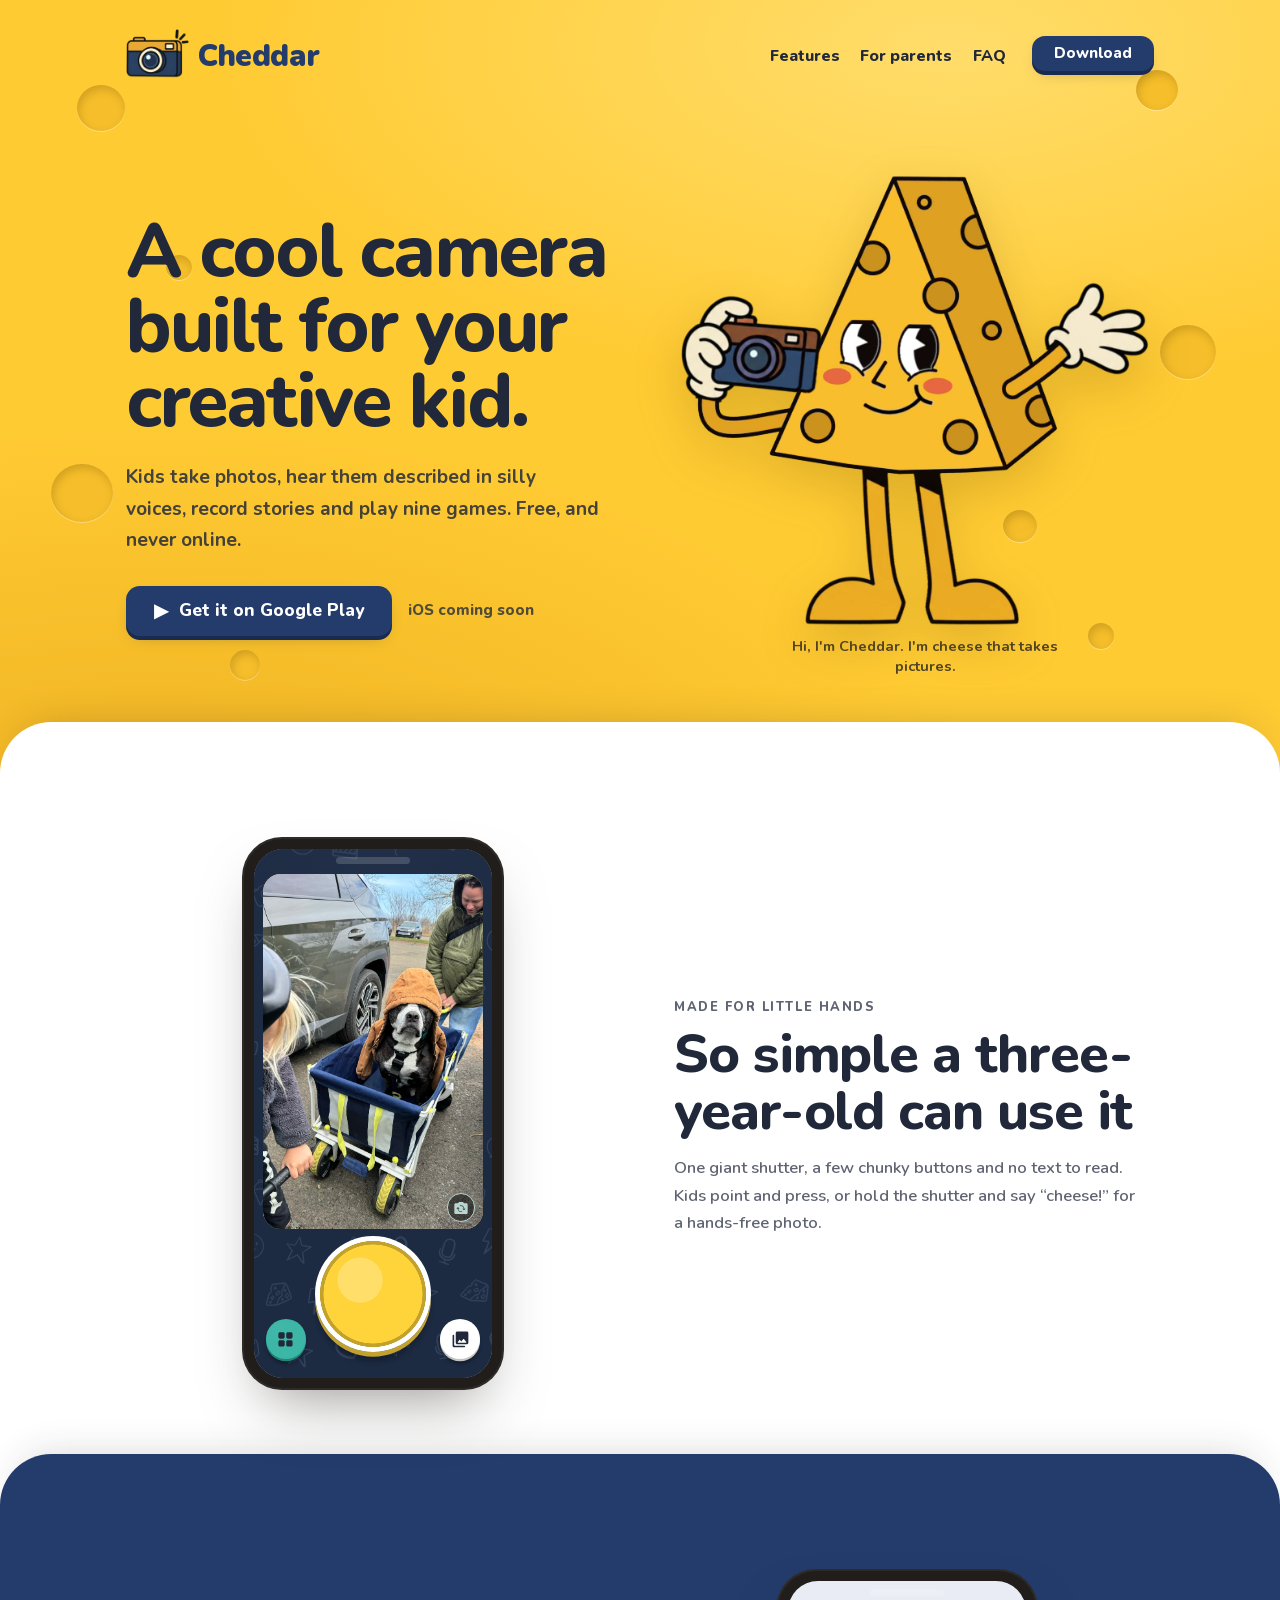
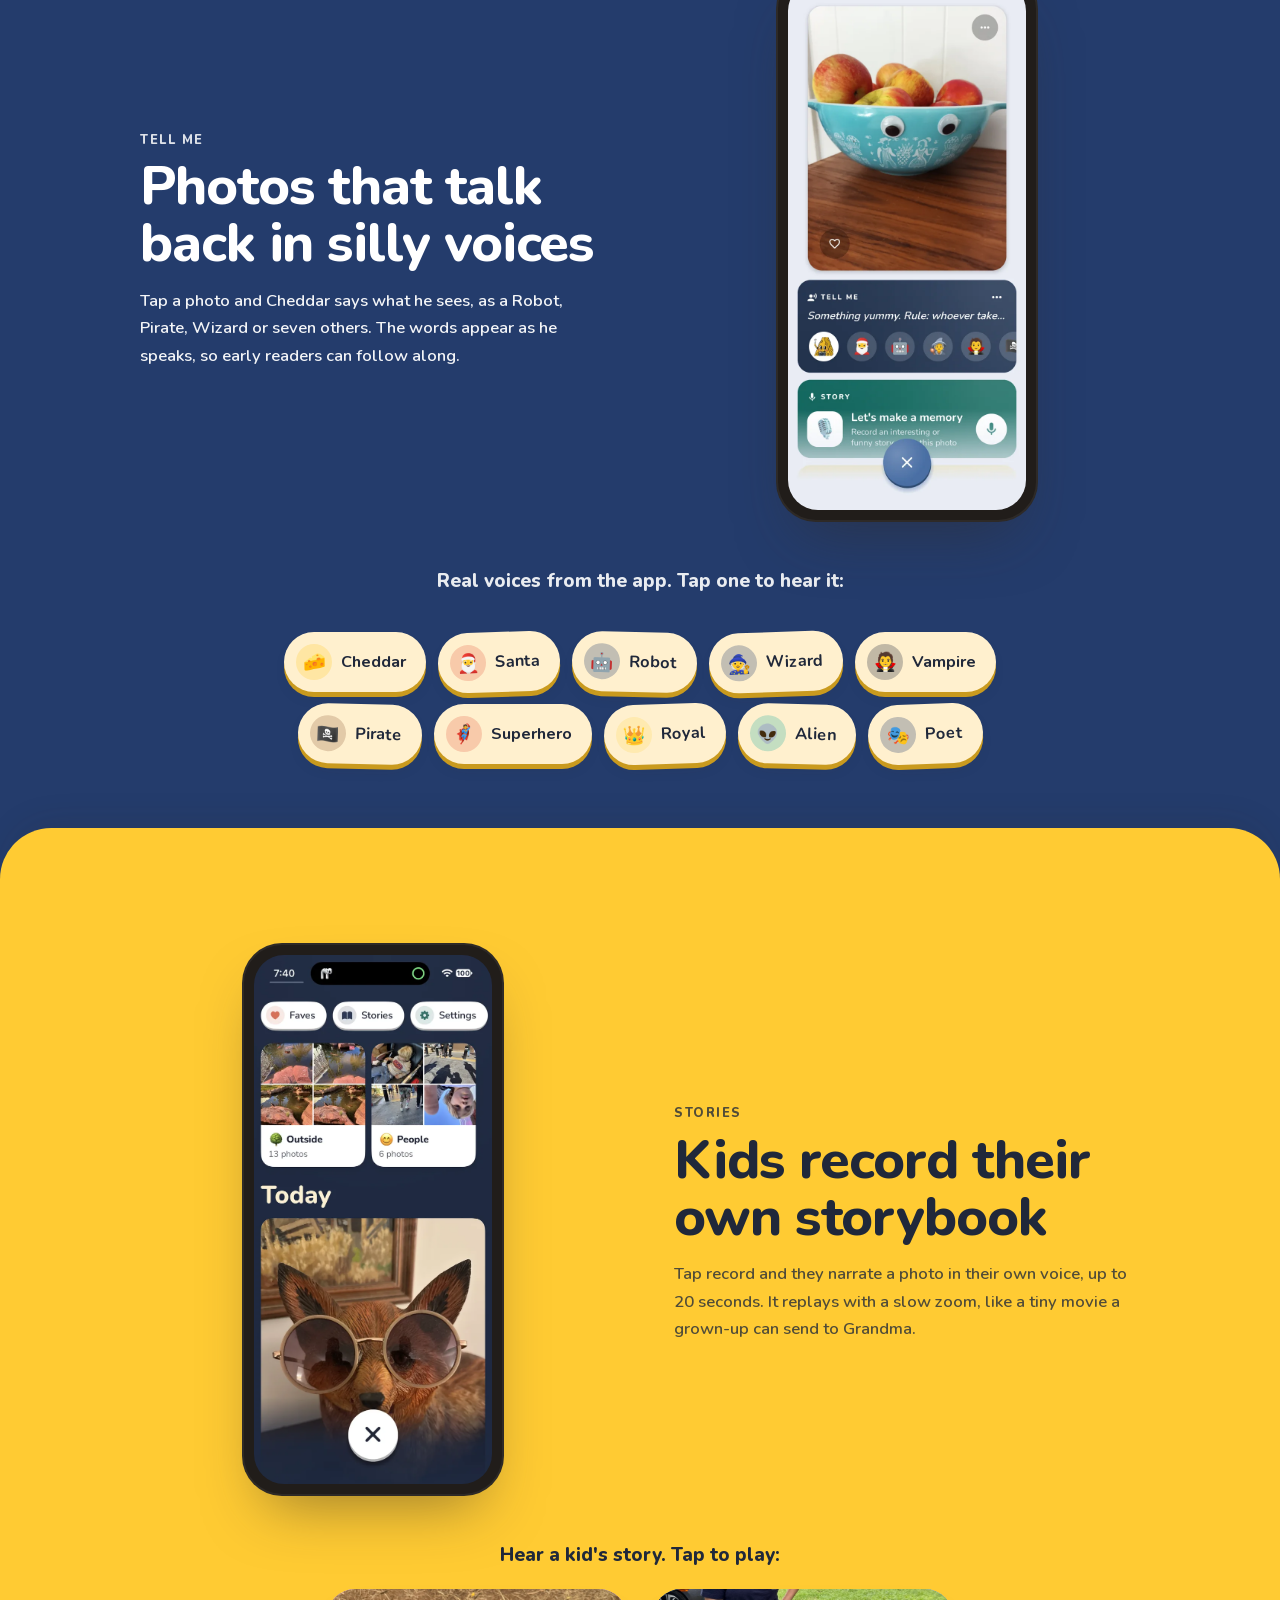
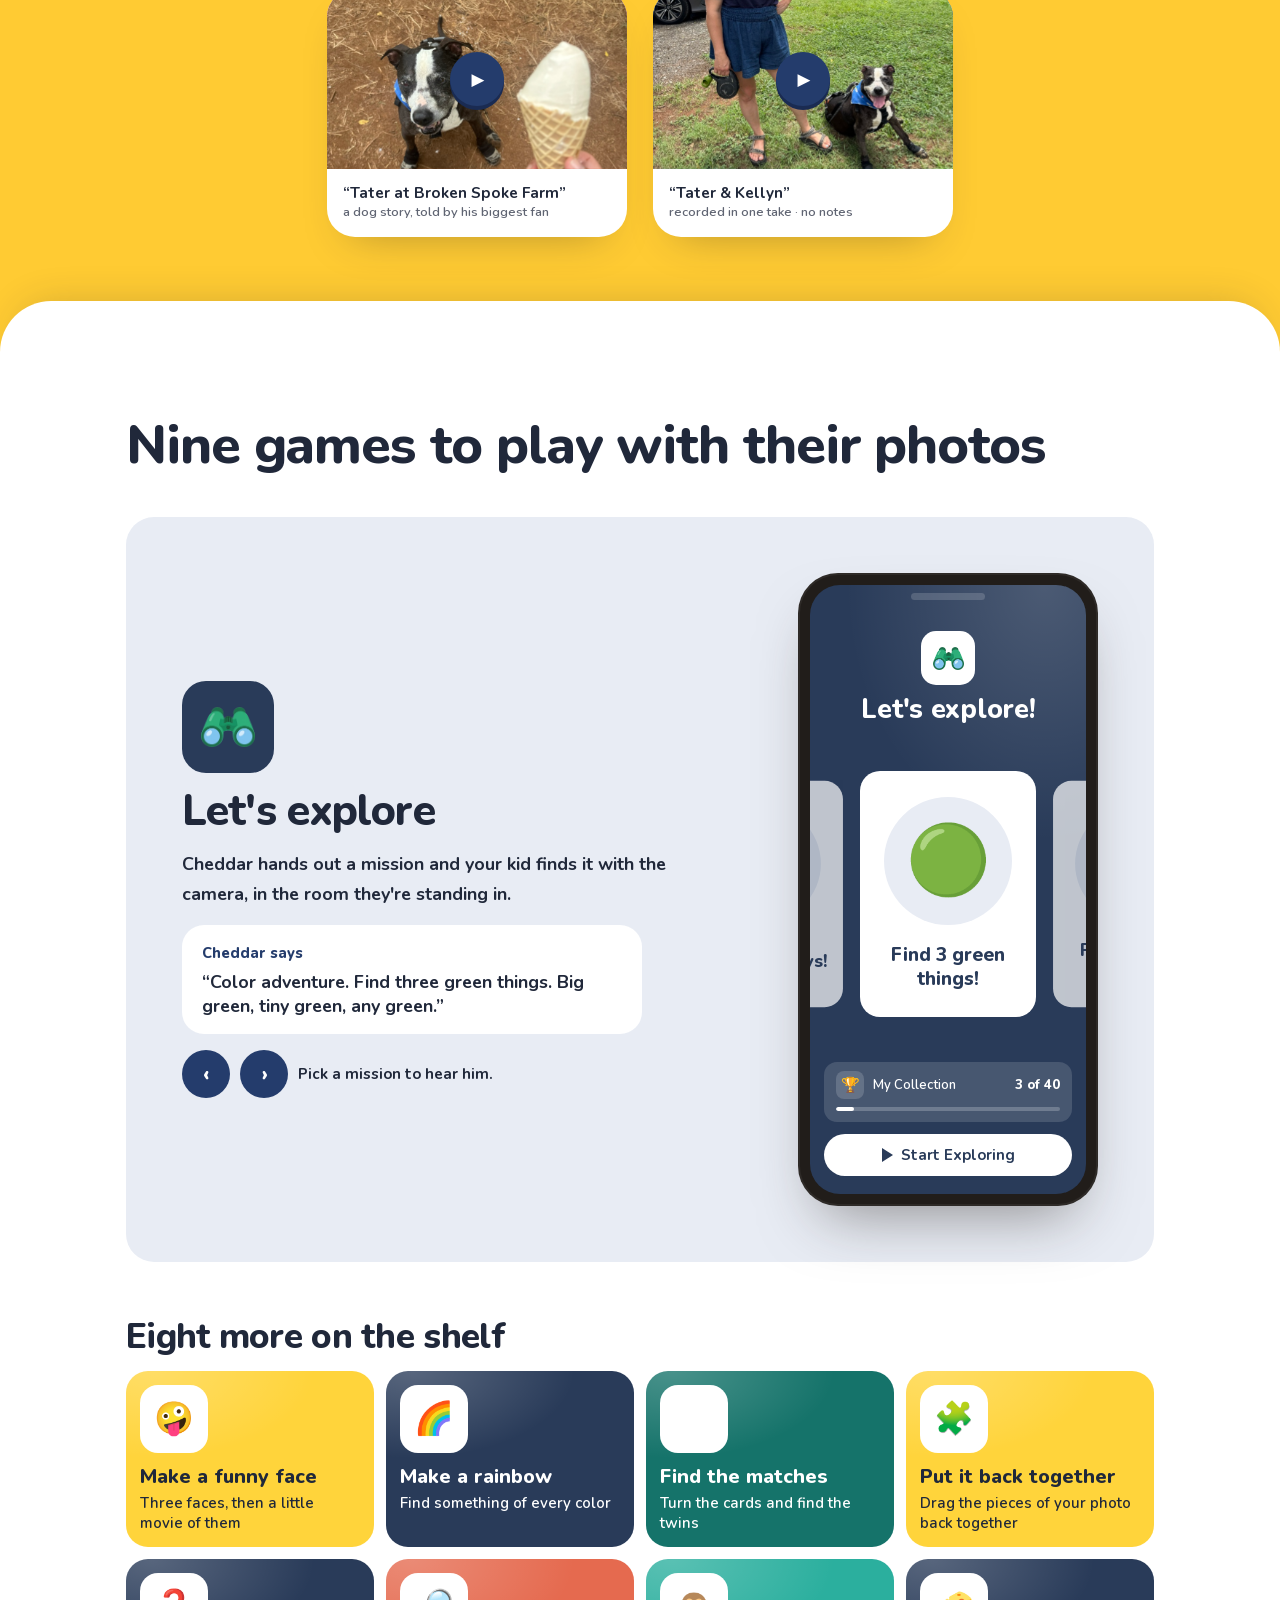
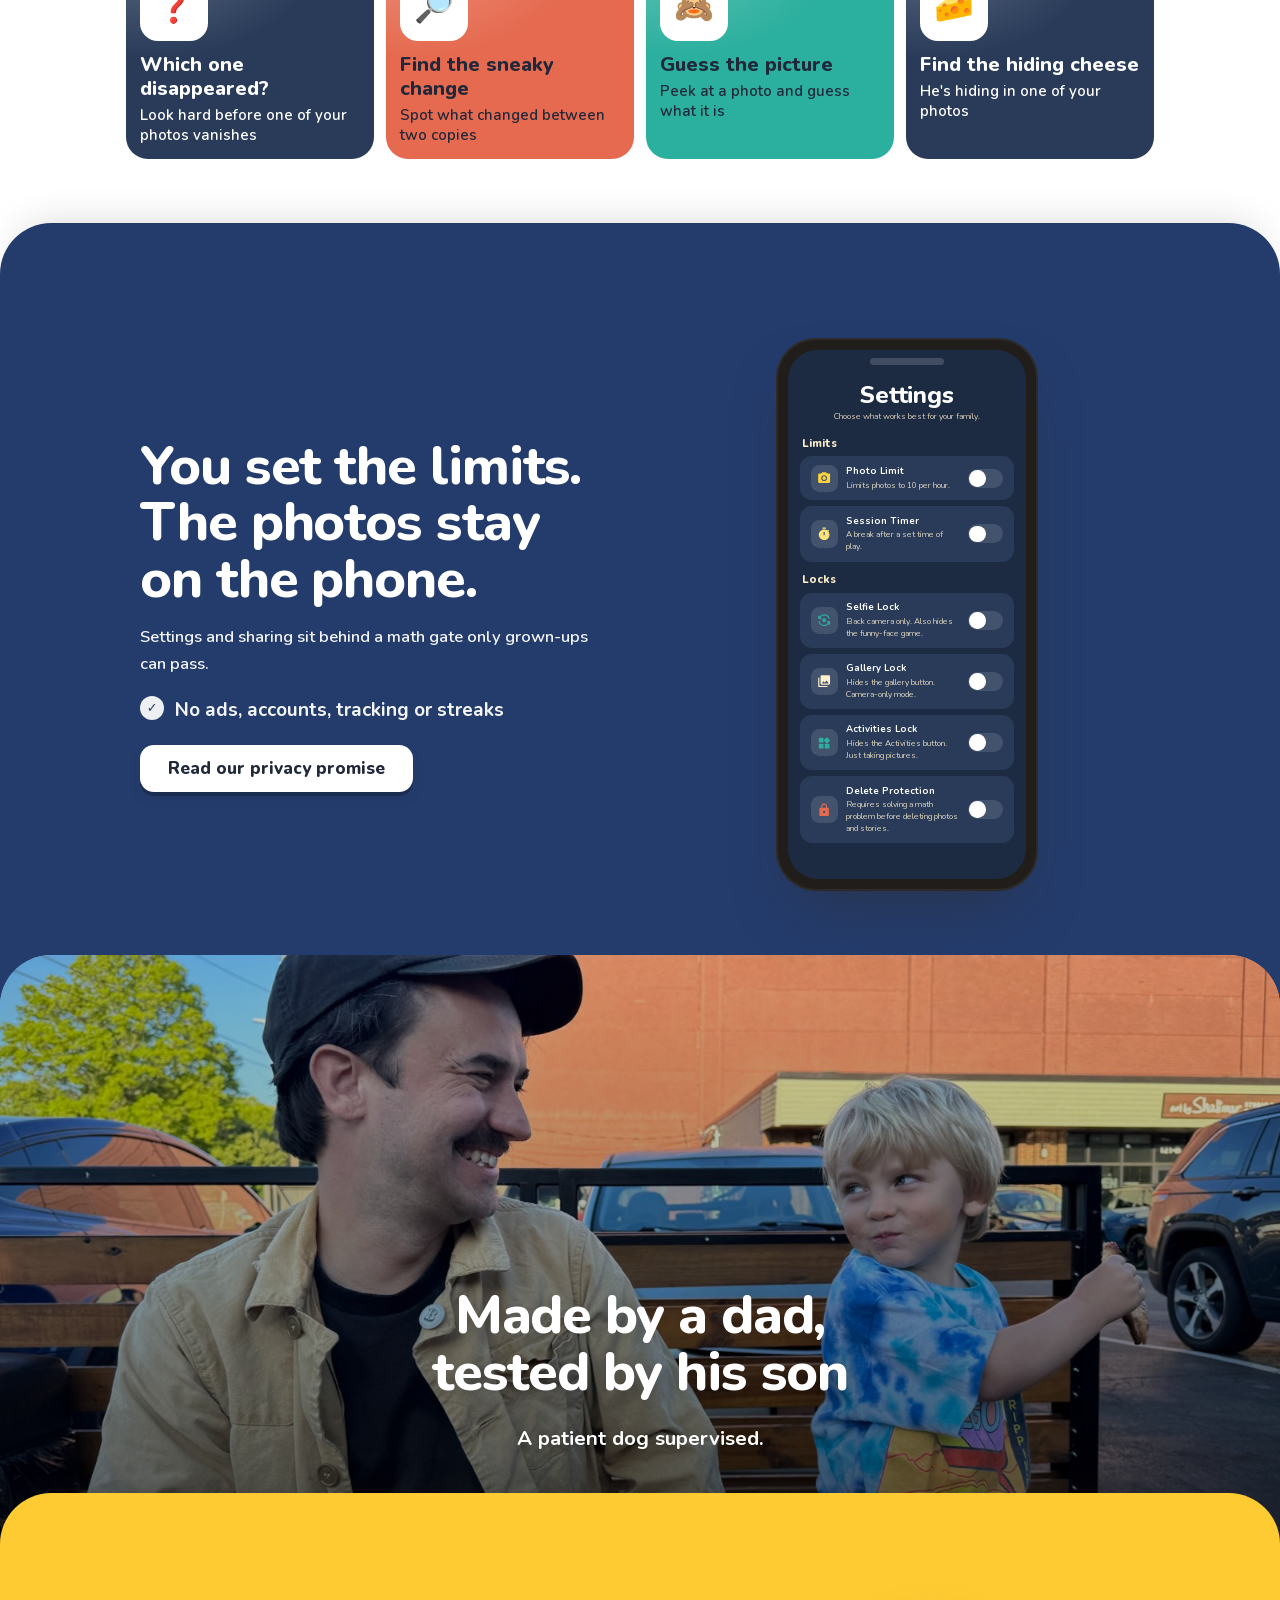
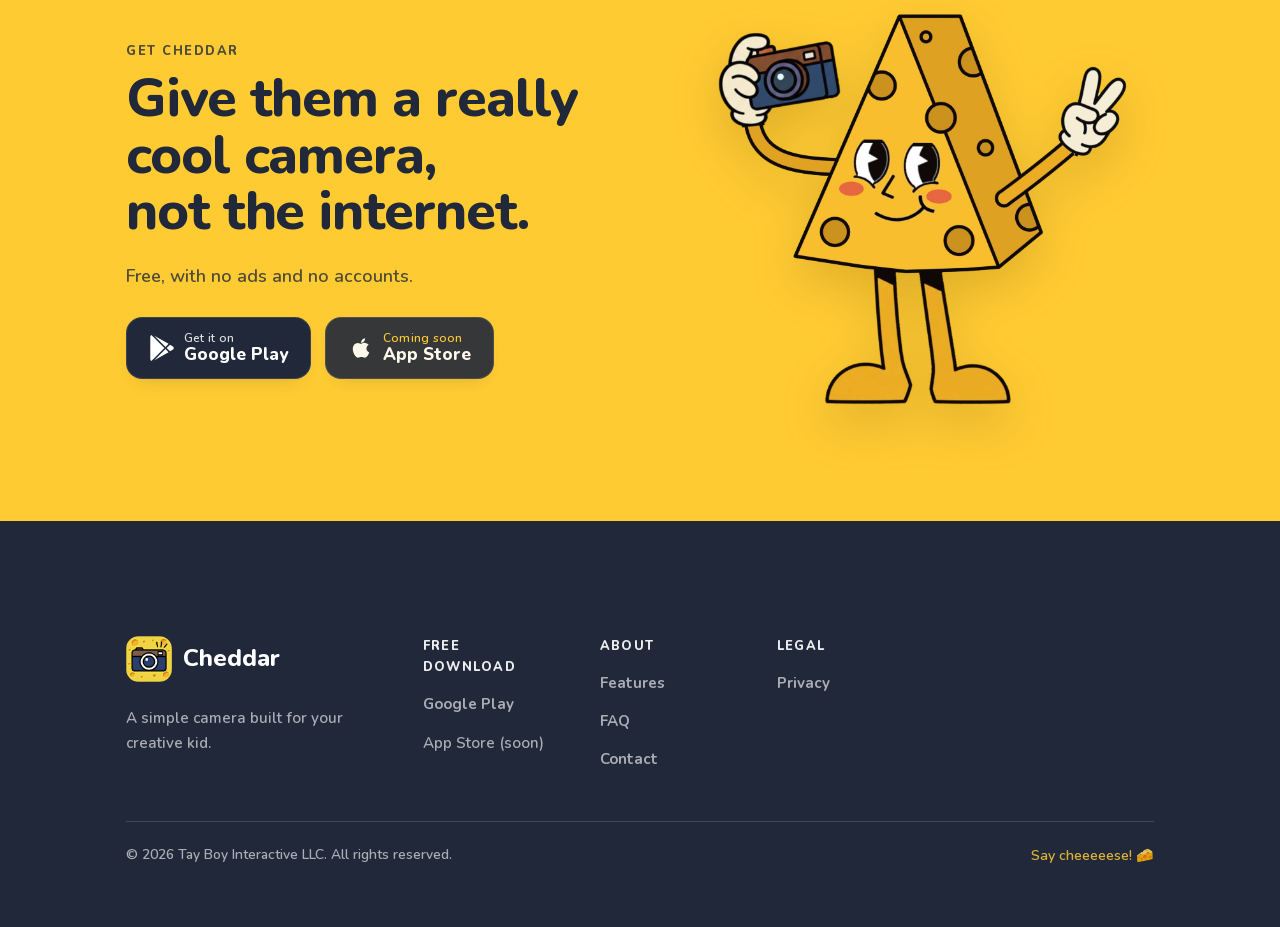
==== commit c567a714: "Home page: the working camera moves to the first panel; Cheddar closes the page The interactive came" ====
--- a/index.html
+++ b/index.html
@@ -30,7 +30,7 @@
   <meta name="twitter:image" content="https://cheddar.cam/assets/img/og-image.png?v=202609121222" />
 
   <link rel="preload" href="fonts/nunito-latin.woff2" as="font" type="font/woff2" crossorigin />
-  <link rel="stylesheet" href="css/styles.css?v=202611201100" />
+  <link rel="stylesheet" href="css/styles.css?v=202611201300" />
 
   <script type="application/ld+json">
   {
@@ -128,12 +128,42 @@
 
     <!-- FEATURE PANELS — one clear panel per main feature -->
 
-    <!-- 1. The camera itself (easy UI; Say Cheese is its second sentence) -->
+    <!-- 1. The camera itself: a working copy of the camera screen (press the shutter to step through photos) -->
     <section id="features" class="fp-section band band--white reveal">
       <div class="container">
         <div class="fpanel">
           <div class="fpanel-media">
-            <div class="phone phone--ios"><div class="phone-screen"><img src="assets/screenshots/camera-ios.webp?v=202611201100" width="280" height="607" alt="Cheddar's camera screen on an iPhone: one giant yellow shutter, the games button and the newest photo" loading="lazy" /></div></div>
+            <div class="phone">
+              <div class="phone-screen cam-screen">
+                <!-- The app's camera screen (Night ground), rebuilt from the app: wallpaper baked from its
+                     doodle art and layout, sizes and colours from its design tokens. Only the shutter works. -->
+                <div class="appcam" data-hero-cam>
+                  <div class="appcam-view">
+                    <div class="hcam-frame hf-1 is-current"></div>
+                    <div class="hcam-frame hf-2"></div>
+                    <div class="hcam-frame hf-3"></div>
+                    <div class="hcam-frame hf-4"></div>
+                    <span class="appcam-flip" aria-hidden="true">
+                      <svg viewBox="0 0 24 24" focusable="false"><path d="M20,5h-3.17l-1.24,-1.35C15.22,3.24 14.68,3 14.12,3H9.88c-0.56,0 -1.1,0.24 -1.48,0.65L7.17,5H4C2.9,5 2,5.9 2,7v12c0,1.1 0.9,2 2,2h16c1.1,0 2,-0.9 2,-2V7C22,5.9 21.1,5 20,5zM13.67,17.7C13.15,17.89 12.59,18 12,18c-2.76,0 -5,-2.24 -5,-5H5l2.5,-2.5L10,13H8c0,2.21 1.79,4 4,4c0.46,0 0.91,-0.08 1.32,-0.23c0.19,-0.07 0.39,-0.03 0.53,0.11C14.11,17.14 14.01,17.57 13.67,17.7zM16.5,15.5L14,13h2c0,-2.21 -1.79,-4 -4,-4c-0.46,0 -0.91,0.08 -1.32,0.23c-0.19,0.07 -0.39,0.03 -0.53,-0.11C9.89,8.86 9.99,8.43 10.33,8.3C10.85,8.11 11.41,8 12,8c2.76,0 5,2.24 5,5h2L16.5,15.5z"/></svg>
+                    </span>
+                    <div class="appcam-flash" data-hero-flash aria-hidden="true"></div>
+                  </div>
+                  <div class="appcam-controls">
+                    <span class="appcam-side appcam-activities" aria-hidden="true">
+                      <svg viewBox="0 0 24 24" focusable="false"><path d="M5,11h4c1.1,0 2,-0.9 2,-2V5c0,-1.1 -0.9,-2 -2,-2H5C3.9,3 3,3.9 3,5v4C3,10.1 3.9,11 5,11z"/><path d="M5,21h4c1.1,0 2,-0.9 2,-2v-4c0,-1.1 -0.9,-2 -2,-2H5c-1.1,0 -2,0.9 -2,2v4C3,20.1 3.9,21 5,21z"/><path d="M13,5v4c0,1.1 0.9,2 2,2h4c1.1,0 2,-0.9 2,-2V5c0,-1.1 -0.9,-2 -2,-2h-4C13.9,3 13,3.9 13,5z"/><path d="M15,21h4c1.1,0 2,-0.9 2,-2v-4c0,-1.1 -0.9,-2 -2,-2h-4c-1.1,0 -2,0.9 -2,2v4C13,20.1 13.9,21 15,21z"/></svg>
+                    </span>
+                    <button class="appcam-shutter" type="button" data-hero-shutter aria-label="Take a photo"></button>
+                    <span class="appcam-side appcam-gallery" data-hero-roll aria-hidden="true">
+                      <svg viewBox="0 0 24 24" focusable="false"><path d="M22,16L22,4c0,-1.1 -0.9,-2 -2,-2L8,2c-1.1,0 -2,0.9 -2,2v12c0,1.1 0.9,2 2,2h12c1.1,0 2,-0.9 2,-2zM11.4,12.53l1.63,2.18 2.58,-3.22c0.2,-0.25 0.58,-0.25 0.78,0l2.96,3.7c0.26,0.33 0.03,0.81 -0.39,0.81L9,16c-0.41,0 -0.65,-0.47 -0.4,-0.8l2,-2.67c0.2,-0.26 0.6,-0.26 0.8,0zM2,7v13c0,1.1 0.9,2 2,2h13c0.55,0 1,-0.45 1,-1s-0.45,-1 -1,-1L5,20c-0.55,0 -1,-0.45 -1,-1L4,7c0,-0.55 -0.45,-1 -1,-1s-1,0.45 -1,1z"/></svg>
+                      <span class="appcam-thumb hf-1"></span>
+                      <span class="appcam-thumb hf-2"></span>
+                      <span class="appcam-thumb hf-3"></span>
+                      <span class="appcam-thumb hf-4"></span>
+                    </span>
+                  </div>
+                </div>
+              </div>
+            </div>
           </div>
           <div class="fpanel-copy">
             <span class="eyebrow">Made for little hands</span>
@@ -347,36 +377,8 @@
           </div>
         </div>
         <div class="download-visual">
-          <div class="phone">
-            <div class="phone-screen cam-screen">
-              <!-- The app's camera screen (Night ground), rebuilt from the app: wallpaper baked from its
-                   doodle art and layout, sizes and colours from its design tokens. Only the shutter works. -->
-              <div class="appcam" data-hero-cam>
-                <div class="appcam-view">
-                  <div class="hcam-frame hf-1 is-current"></div>
-                  <div class="hcam-frame hf-2"></div>
-                  <div class="hcam-frame hf-3"></div>
-                  <div class="hcam-frame hf-4"></div>
-                  <span class="appcam-flip" aria-hidden="true">
-                    <svg viewBox="0 0 24 24" focusable="false"><path d="M20,5h-3.17l-1.24,-1.35C15.22,3.24 14.68,3 14.12,3H9.88c-0.56,0 -1.1,0.24 -1.48,0.65L7.17,5H4C2.9,5 2,5.9 2,7v12c0,1.1 0.9,2 2,2h16c1.1,0 2,-0.9 2,-2V7C22,5.9 21.1,5 20,5zM13.67,17.7C13.15,17.89 12.59,18 12,18c-2.76,0 -5,-2.24 -5,-5H5l2.5,-2.5L10,13H8c0,2.21 1.79,4 4,4c0.46,0 0.91,-0.08 1.32,-0.23c0.19,-0.07 0.39,-0.03 0.53,0.11C14.11,17.14 14.01,17.57 13.67,17.7zM16.5,15.5L14,13h2c0,-2.21 -1.79,-4 -4,-4c-0.46,0 -0.91,0.08 -1.32,0.23c-0.19,0.07 -0.39,0.03 -0.53,-0.11C9.89,8.86 9.99,8.43 10.33,8.3C10.85,8.11 11.41,8 12,8c2.76,0 5,2.24 5,5h2L16.5,15.5z"/></svg>
-                  </span>
-                  <div class="appcam-flash" data-hero-flash aria-hidden="true"></div>
-                </div>
-                <div class="appcam-controls">
-                  <span class="appcam-side appcam-activities" aria-hidden="true">
-                    <svg viewBox="0 0 24 24" focusable="false"><path d="M5,11h4c1.1,0 2,-0.9 2,-2V5c0,-1.1 -0.9,-2 -2,-2H5C3.9,3 3,3.9 3,5v4C3,10.1 3.9,11 5,11z"/><path d="M5,21h4c1.1,0 2,-0.9 2,-2v-4c0,-1.1 -0.9,-2 -2,-2H5c-1.1,0 -2,0.9 -2,2v4C3,20.1 3.9,21 5,21z"/><path d="M13,5v4c0,1.1 0.9,2 2,2h4c1.1,0 2,-0.9 2,-2V5c0,-1.1 -0.9,-2 -2,-2h-4C13.9,3 13,3.9 13,5z"/><path d="M15,21h4c1.1,0 2,-0.9 2,-2v-4c0,-1.1 -0.9,-2 -2,-2h-4c-1.1,0 -2,0.9 -2,2v4C13,20.1 13.9,21 15,21z"/></svg>
-                  </span>
-                  <button class="appcam-shutter" type="button" data-hero-shutter aria-label="Take a photo"></button>
-                  <span class="appcam-side appcam-gallery" data-hero-roll aria-hidden="true">
-                    <svg viewBox="0 0 24 24" focusable="false"><path d="M22,16L22,4c0,-1.1 -0.9,-2 -2,-2L8,2c-1.1,0 -2,0.9 -2,2v12c0,1.1 0.9,2 2,2h12c1.1,0 2,-0.9 2,-2zM11.4,12.53l1.63,2.18 2.58,-3.22c0.2,-0.25 0.58,-0.25 0.78,0l2.96,3.7c0.26,0.33 0.03,0.81 -0.39,0.81L9,16c-0.41,0 -0.65,-0.47 -0.4,-0.8l2,-2.67c0.2,-0.26 0.6,-0.26 0.8,0zM2,7v13c0,1.1 0.9,2 2,2h13c0.55,0 1,-0.45 1,-1s-0.45,-1 -1,-1L5,20c-0.55,0 -1,-0.45 -1,-1L4,7c0,-0.55 -0.45,-1 -1,-1s-1,0.45 -1,1z"/></svg>
-                    <span class="appcam-thumb hf-1"></span>
-                    <span class="appcam-thumb hf-2"></span>
-                    <span class="appcam-thumb hf-3"></span>
-                    <span class="appcam-thumb hf-4"></span>
-                  </span>
-                </div>
-              </div>
-            </div>
+          <div class="download-mascot" aria-hidden="true" data-mascot-video data-webm="assets/video/cheesy-peace-sign.webm?v=202611111000" data-mov="assets/video/cheesy-peace-sign.mov?v=202611111000">
+            <img src="assets/img/mascot-foot.webp?v=202611111000" width="800" height="800" alt="" loading="lazy" decoding="async" />
           </div>
         </div>
       </div>
@@ -415,7 +417,6 @@
             <li><a href="/privacy">Privacy</a></li>
           </ul>
         </div>
-        <div class="foot-mascot" data-shot="assets/img/mascot-foot.webp?v=202611111000" data-shot-alt="" aria-hidden="true" data-mascot-video data-webm="assets/video/cheesy-peace-sign.webm?v=202611111000" data-mov="assets/video/cheesy-peace-sign.mov?v=202611111000"></div>
       </div>
       <div class="footer-bottom">
         <span>© 2026 Tay Boy Interactive LLC. All rights reserved.</span>
@@ -424,6 +425,6 @@
     </div>
   </footer>
 
-  <script src="js/main.js?v=202611191500" defer></script>
+  <script src="js/main.js?v=202611201300" defer></script>
 </body>
 </html>
--- a/css/styles.css
+++ b/css/styles.css
@@ -1548,16 +1548,29 @@
 .store-badge--lg .sb-top { font-size: 0.75rem; }
 .store-badge--lg .sb-name { font-size: 1.08rem; }
 .download-visual { display: flex; justify-content: center; }
-.download-visual .phone { width: clamp(200px, 30vw, 280px); }
+/* Cheddar's peace-sign loop, as in the footer of the other pages: mascot-foot.webp is the loop's
+   first frame at the same 800×800 size, laid over a 663×799 box with the same --mv geometry. */
+.download-mascot {
+  position: relative;
+  width: clamp(190px, 26vw, 330px);
+  aspect-ratio: 663 / 799;
+  --mv-left: -29.57%; --mv-top: -12.87%; --mv-width: 154.5%;
+  --mv-shadow: drop-shadow(0 18px 24px rgba(120, 86, 10, 0.24));
+}
+.download-mascot > img {
+  position: absolute; left: var(--mv-left); top: var(--mv-top);
+  width: var(--mv-width); max-width: none; height: auto;
+  filter: var(--mv-shadow);
+}
 /* Showcase phones lift + tilt toward the cursor, pivoting from the base.
    The JS tilt (js/main.js "Mouse-tilt") enhances this; the :hover lift is the
    no-JS fallback. To roll back the tilt entirely, delete the main.js block. */
-.fpanel-media .phone, .download-visual .phone {
+.fpanel-media .phone {
   transform-origin: bottom center;
   transition: transform 0.45s var(--ease-out), box-shadow 0.3s var(--ease-toy);
   will-change: transform;
 }
-.fpanel-media .phone:hover, .download-visual .phone:hover {
+.fpanel-media .phone:hover {
   transform: translateY(-2px);
   box-shadow: 0 40px 74px -26px rgba(47, 42, 38, 0.55), inset 0 0 0 2px rgba(255, 255, 255, 0.06);
 }
@@ -1565,7 +1578,6 @@
   .download-grid { grid-template-columns: 1fr; text-align: center; }
   .download-copy h2, .download-copy .lede { margin-inline: auto; }
   .store-row { justify-content: center; }
-  .download-visual { order: -1; }
 }
 
 /* ============================================================
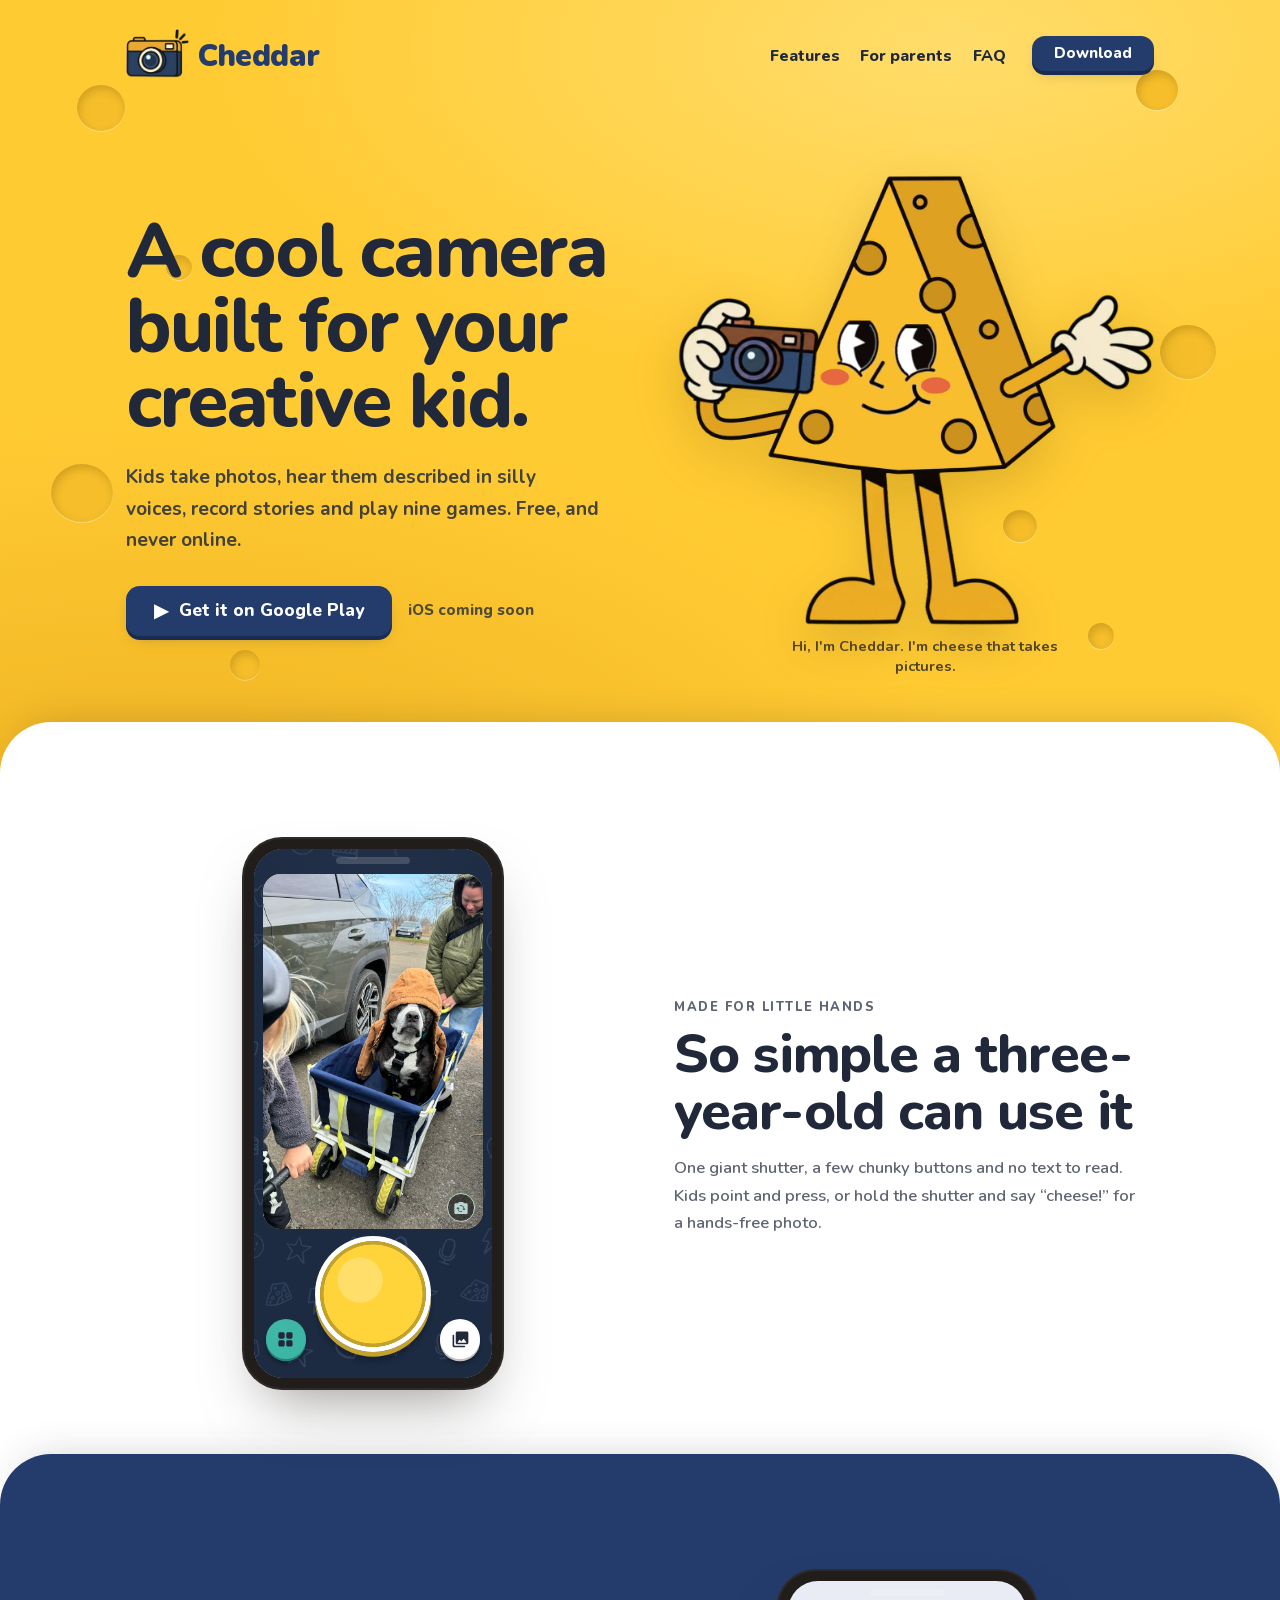
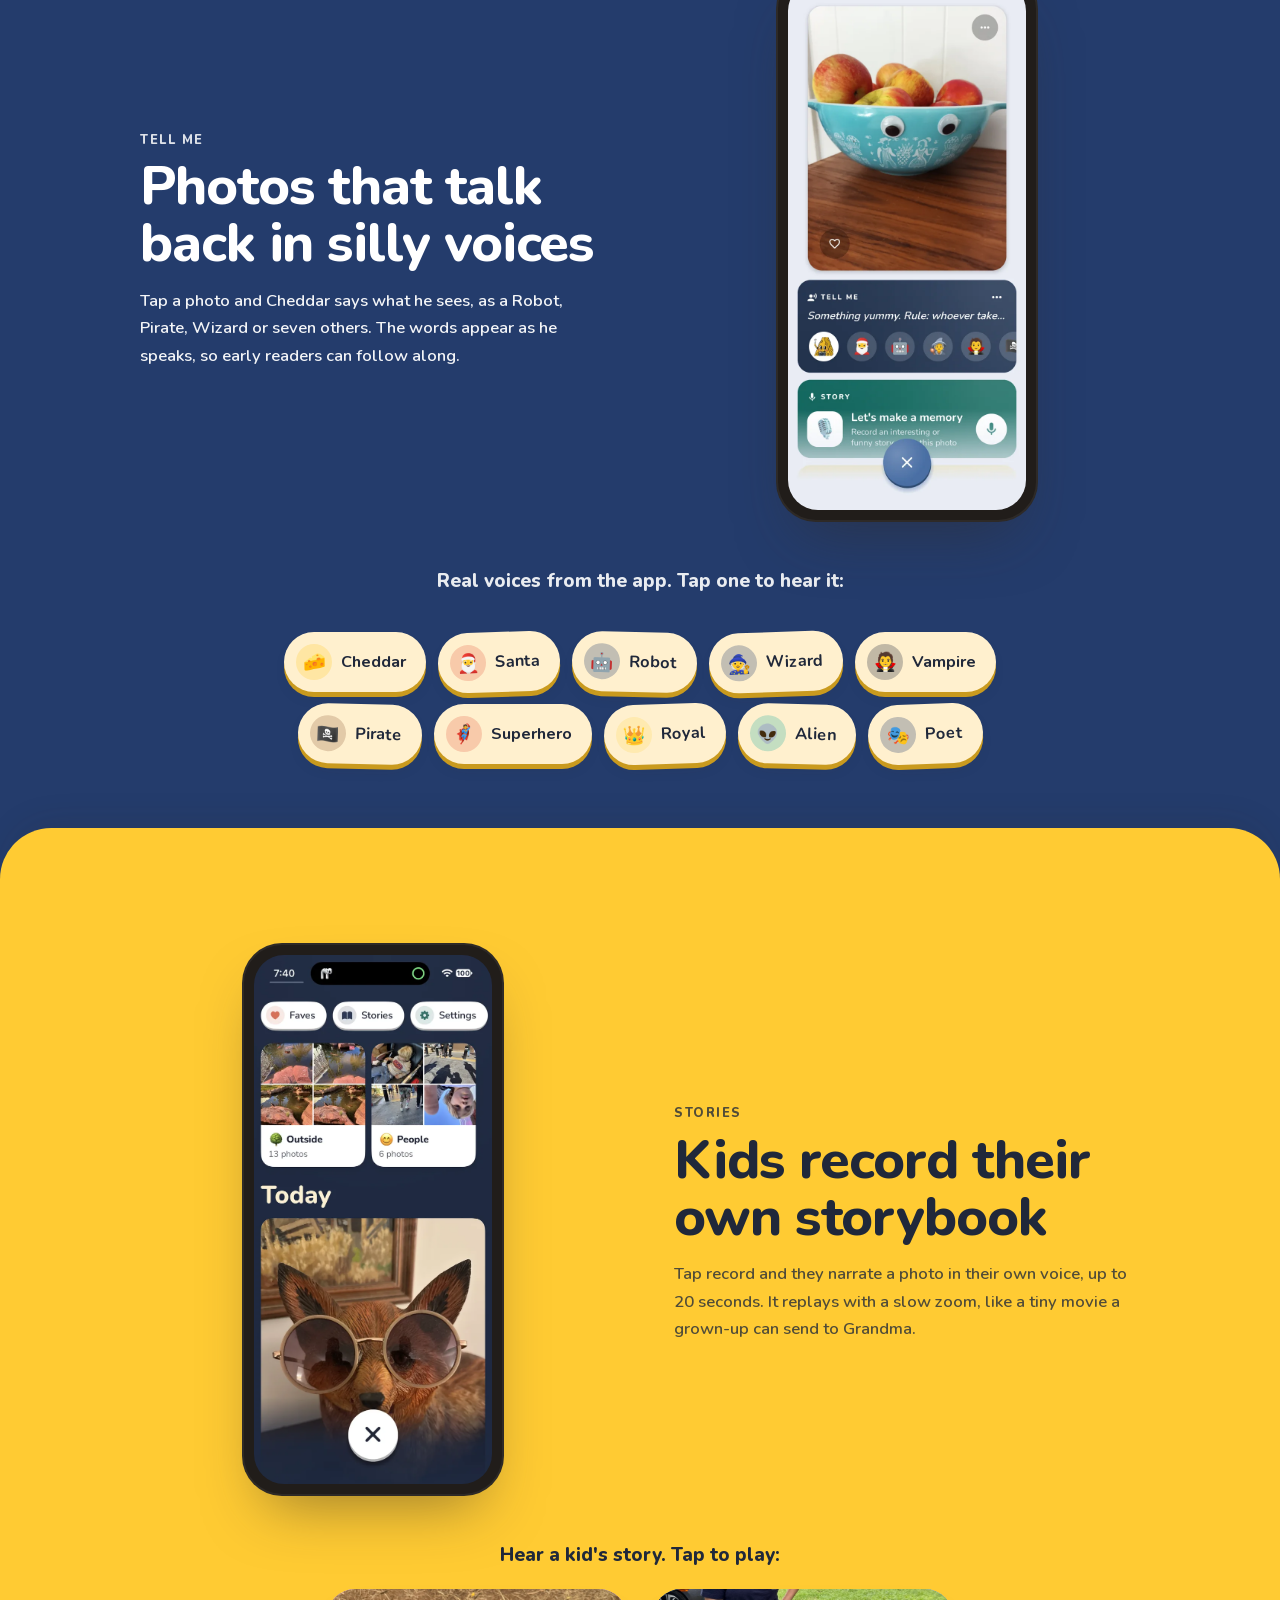
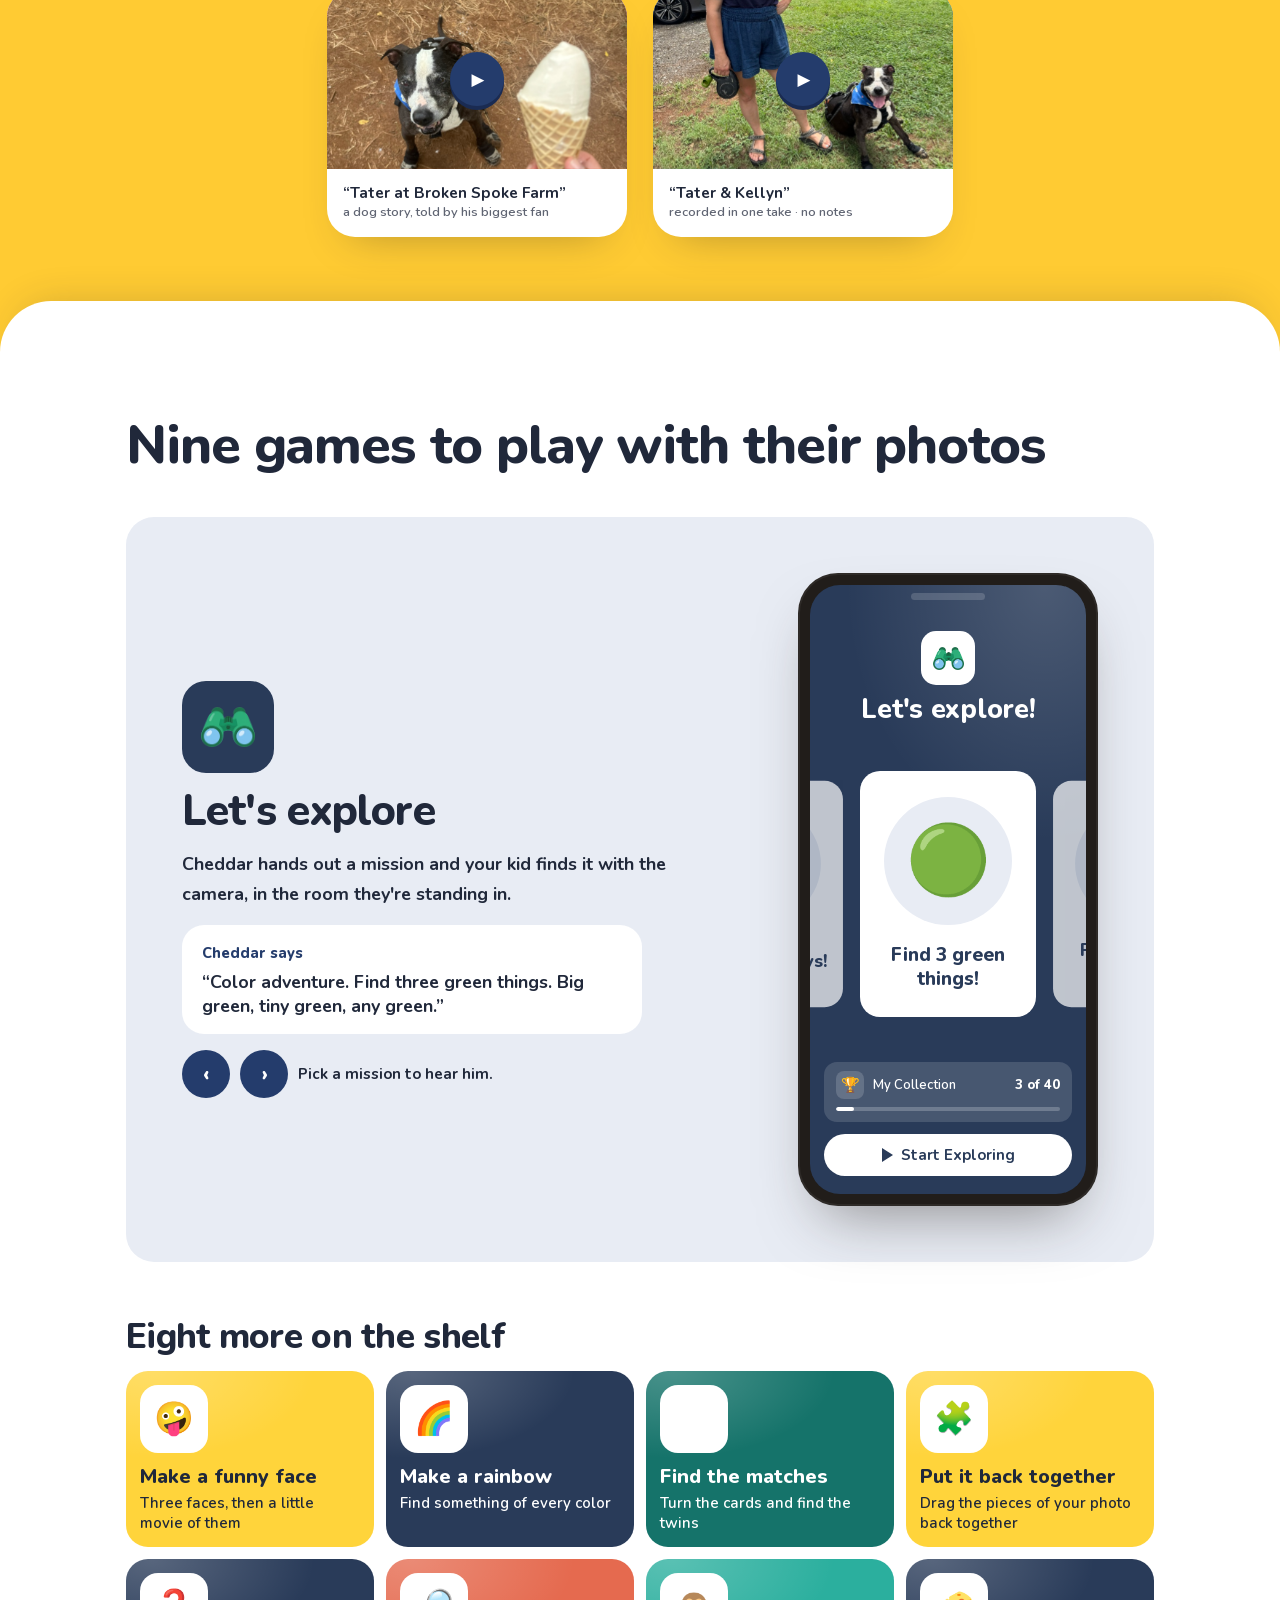
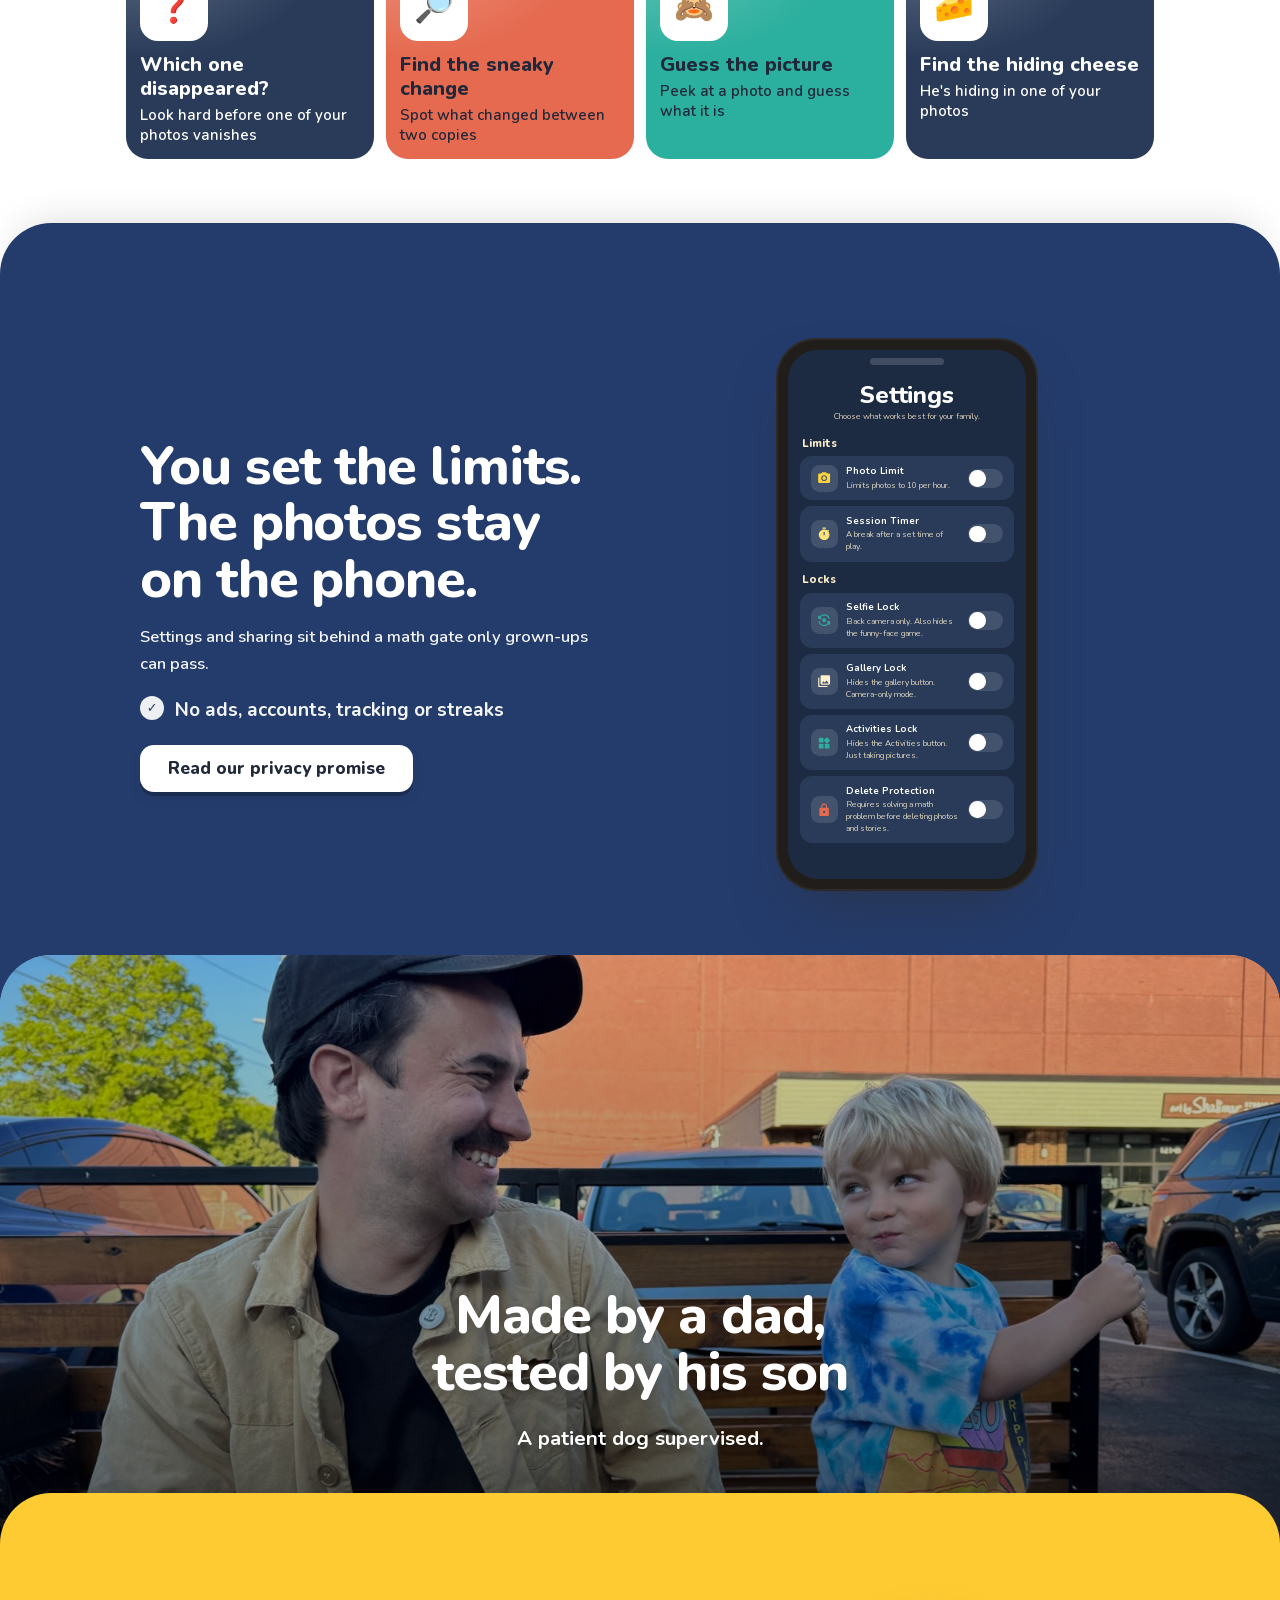
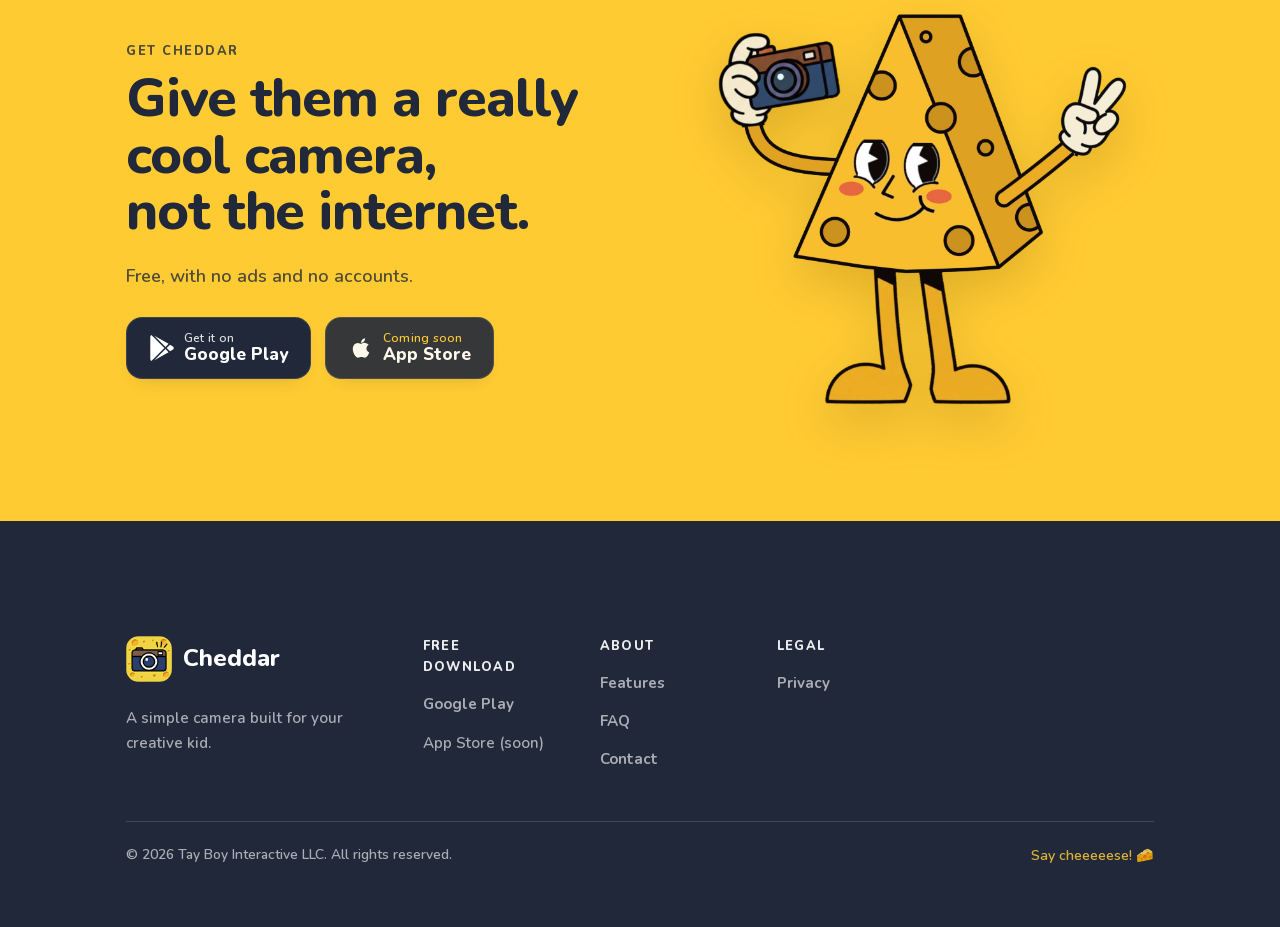
==== commit d2fe59ca: "Hero: the cheese holes no longer pop in on load They are in place from the first paint. The scroll d" ====
--- a/index.html
+++ b/index.html
@@ -30,7 +30,7 @@
   <meta name="twitter:image" content="https://cheddar.cam/assets/img/og-image.png?v=202609121222" />
 
   <link rel="preload" href="fonts/nunito-latin.woff2" as="font" type="font/woff2" crossorigin />
-  <link rel="stylesheet" href="css/styles.css?v=202611201300" />
+  <link rel="stylesheet" href="css/styles.css?v=202611201400" />
 
   <script type="application/ld+json">
   {
--- a/css/styles.css
+++ b/css/styles.css
@@ -746,13 +746,6 @@
   background: color-mix(in srgb, var(--yellow) 62%, var(--gold));
   box-shadow: inset 2px 4px 9px rgba(120, 84, 12, 0.28),
               0 1px 0 rgba(255, 255, 255, 0.35);
-  /* The hero's load moment: the holes pop in one after another (delays below).
-     It animates `scale`, leaving `translate` free for the scroll drift. */
-  animation: hole-pop 0.5s var(--ease-toy) both;
-}
-@keyframes hole-pop {
-  from { scale: 0.4; opacity: 0; }
-  to   { scale: 1; opacity: 1; }
 }
 /* Depth on scroll: as the hero scrolls away the holes drift at different rates
    (--drift, set per hole below), big ones faster, small ones lagging, so the
@@ -761,22 +754,22 @@
 @keyframes hole-drift { to { translate: 0 var(--drift, 0px); } }
 @supports (animation-timeline: scroll()) {
   .cheese-holes span {
-    animation: hole-pop 0.5s var(--ease-toy) both, hole-drift linear both;
-    animation-timeline: auto, scroll(root);
-    animation-range: normal, 0px 100vh;
+    animation: hole-drift linear both;
+    animation-timeline: scroll(root);
+    animation-range: 0px 100vh;
   }
 }
 .hero > .container { position: relative; z-index: 1; }
 
 /* Scattered hole positions/sizes (kept away from the headline column) */
-.cheese-holes span:nth-child(1) { top: 11%; left: 6%;  width: 48px; height: 46px; animation-delay: 0.05s, 0s; --drift: -30px; }
-.cheese-holes span:nth-child(2) { top: 33%; left: 13%; width: 26px; height: 25px; animation-delay: 0.3s, 0s;  --drift: 36px; }
-.cheese-holes span:nth-child(3) { top: 60%; left: 4%;  width: 62px; height: 58px; animation-delay: 0.15s, 0s; --drift: -64px; }
-.cheese-holes span:nth-child(4) { bottom: 12%; left: 18%; width: 30px; height: 30px; animation-delay: 0.45s, 0s; --drift: 28px; }
-.cheese-holes span:nth-child(5) { top: 9%;  right: 8%;  width: 42px; height: 40px; animation-delay: 0.2s, 0s;  --drift: -20px; }
-.cheese-holes span:nth-child(6) { top: 42%; right: 5%;  width: 56px; height: 54px; animation-delay: 0.1s, 0s;  --drift: -52px; }
-.cheese-holes span:nth-child(7) { bottom: 16%; right: 13%; width: 26px; height: 26px; animation-delay: 0.5s, 0s;  --drift: 40px; }
-.cheese-holes span:nth-child(8) { top: 66%; right: 19%; width: 34px; height: 32px; animation-delay: 0.35s, 0s; --drift: 12px; }
+.cheese-holes span:nth-child(1) { top: 11%; left: 6%;  width: 48px; height: 46px; --drift: -30px; }
+.cheese-holes span:nth-child(2) { top: 33%; left: 13%; width: 26px; height: 25px; --drift: 36px; }
+.cheese-holes span:nth-child(3) { top: 60%; left: 4%;  width: 62px; height: 58px; --drift: -64px; }
+.cheese-holes span:nth-child(4) { bottom: 12%; left: 18%; width: 30px; height: 30px; --drift: 28px; }
+.cheese-holes span:nth-child(5) { top: 9%;  right: 8%;  width: 42px; height: 40px; --drift: -20px; }
+.cheese-holes span:nth-child(6) { top: 42%; right: 5%;  width: 56px; height: 54px; --drift: -52px; }
+.cheese-holes span:nth-child(7) { bottom: 16%; right: 13%; width: 26px; height: 26px; --drift: 40px; }
+.cheese-holes span:nth-child(8) { top: 66%; right: 19%; width: 34px; height: 32px; --drift: 12px; }
 @media (max-width: 680px) {
   .cheese-holes span:nth-child(2),
   .cheese-holes span:nth-child(4),
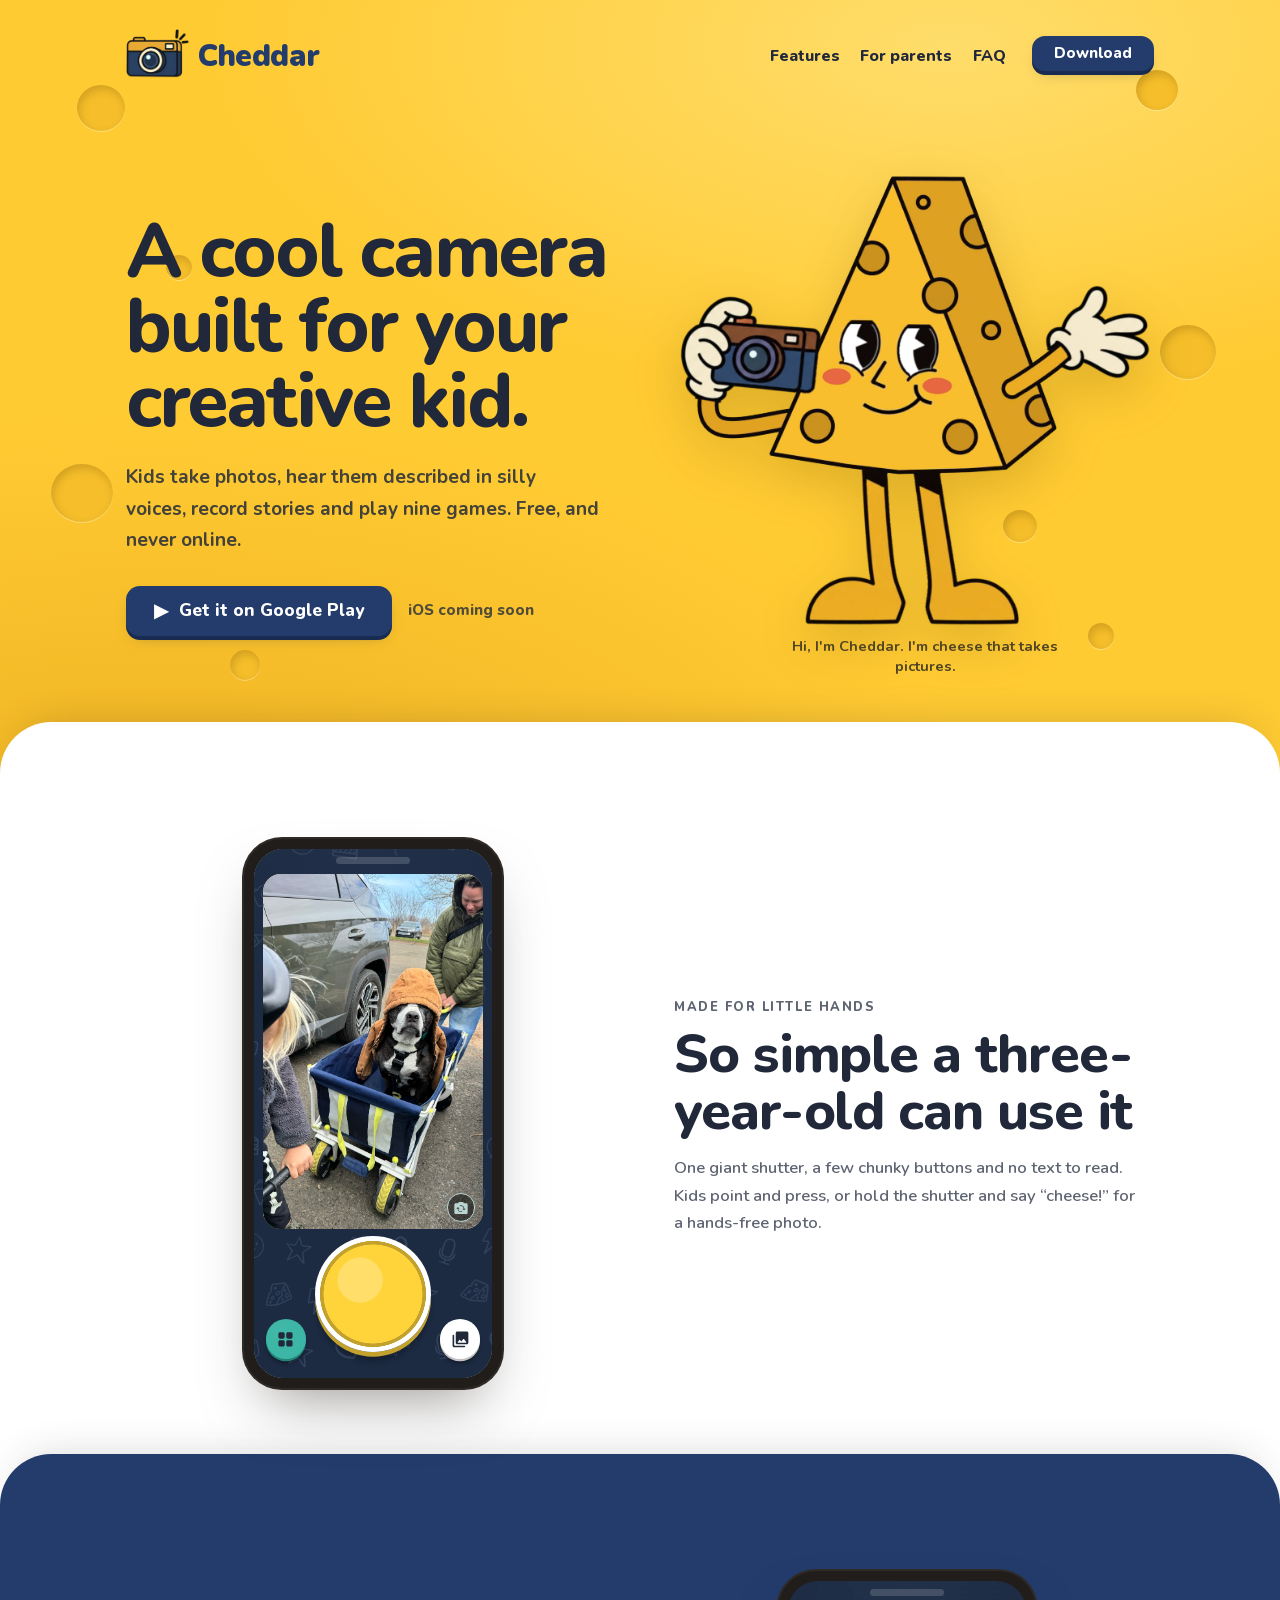
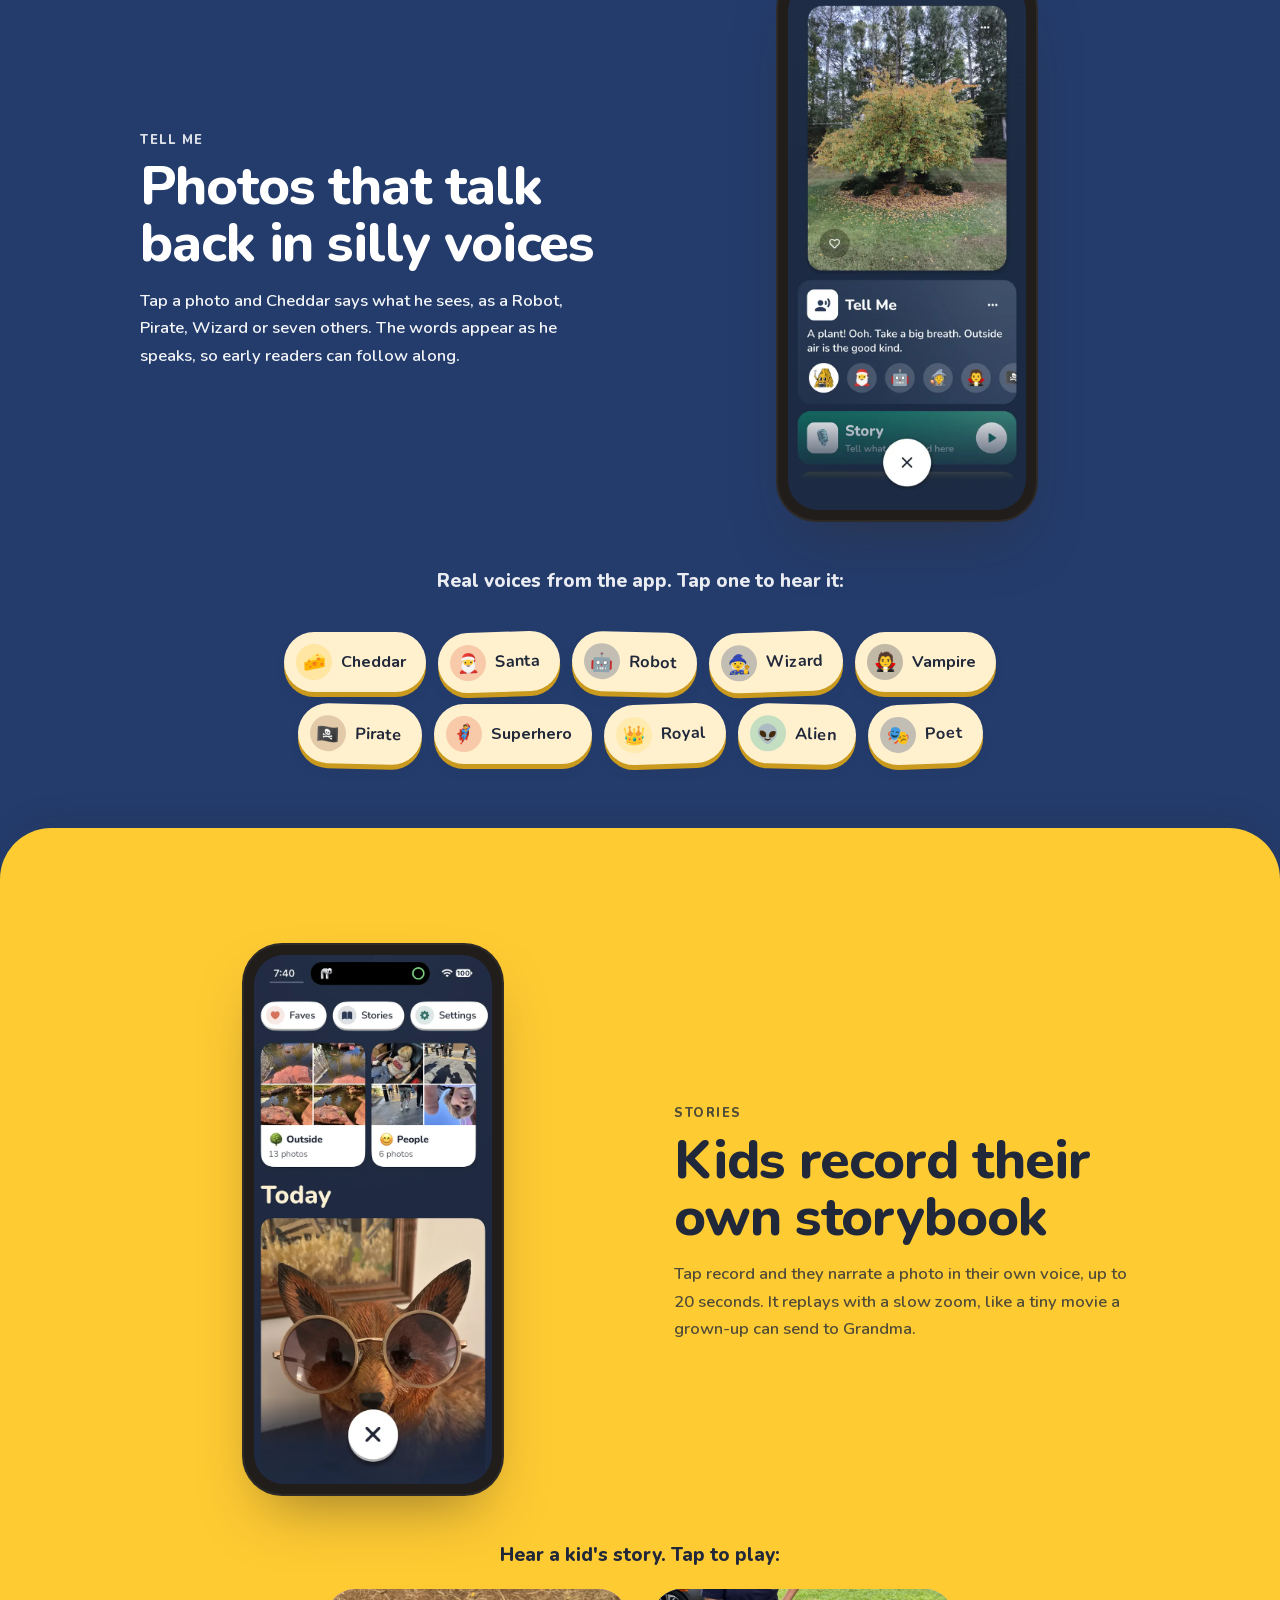
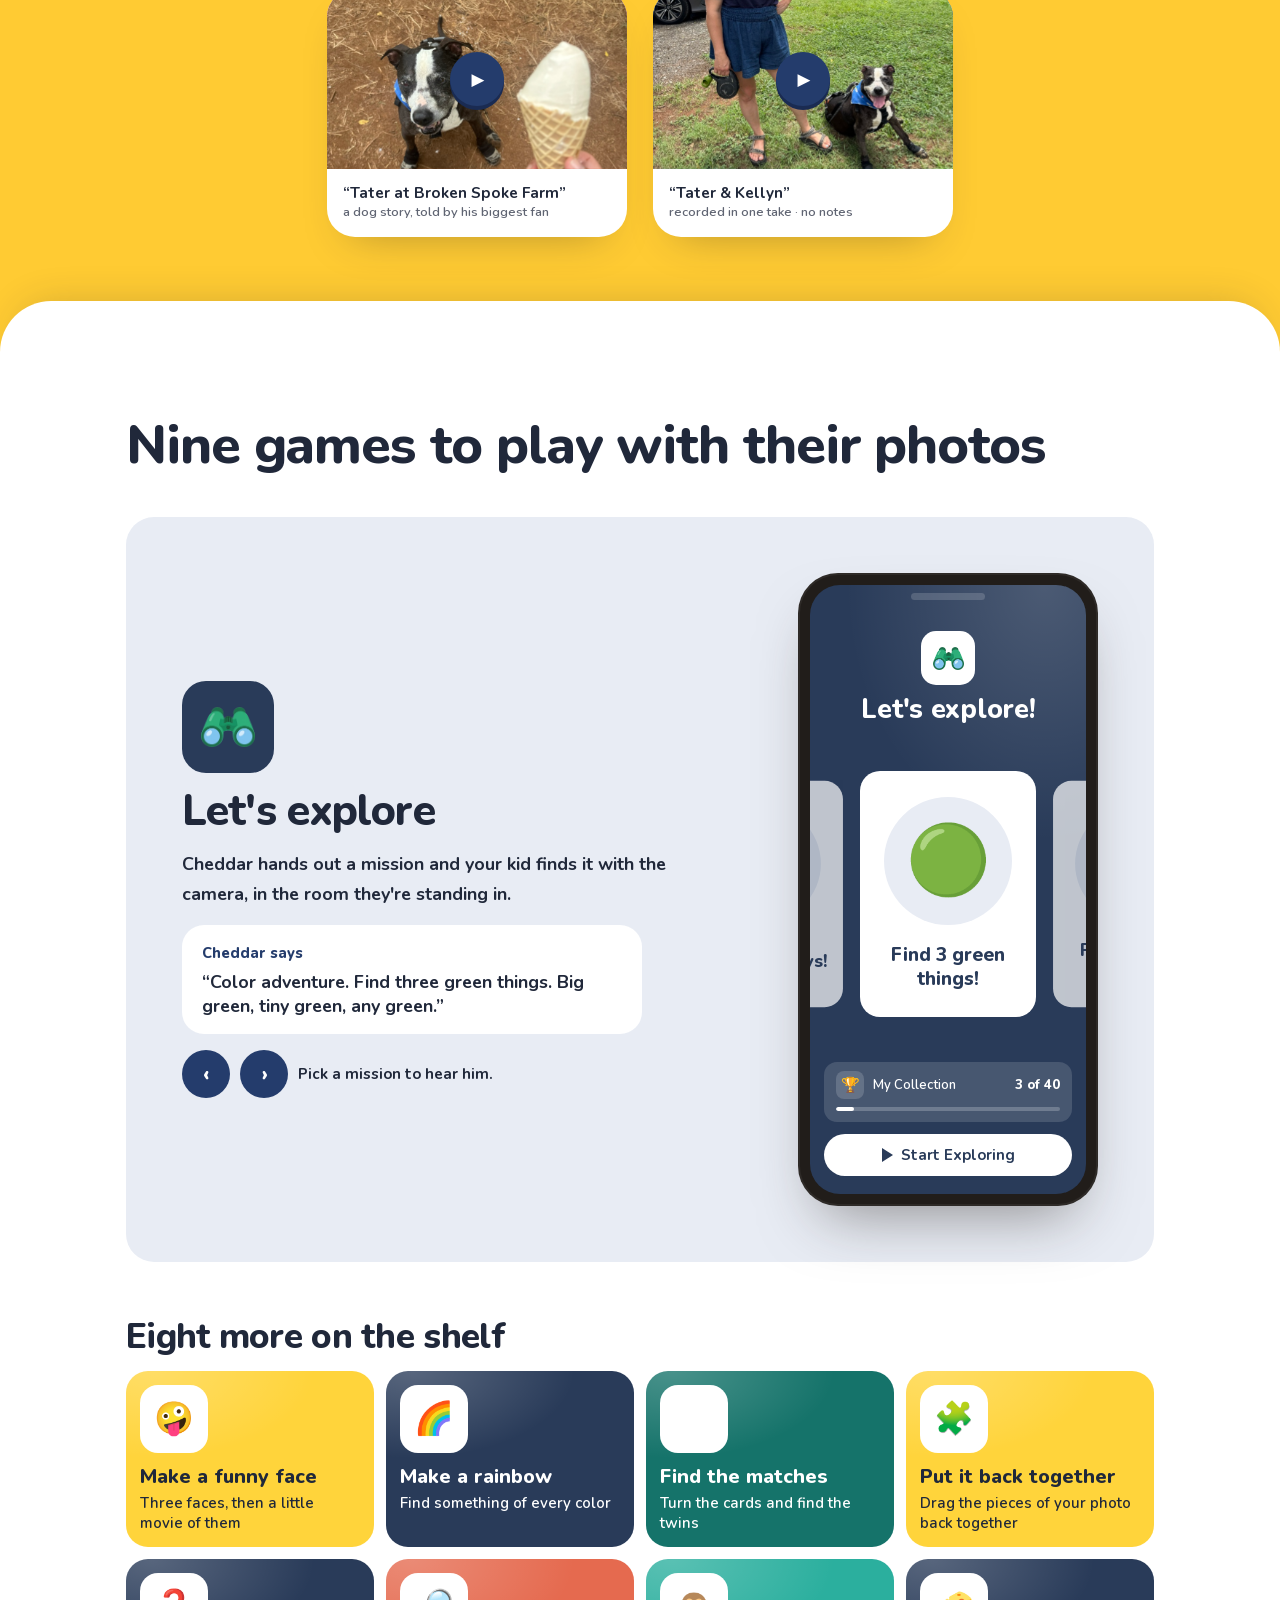
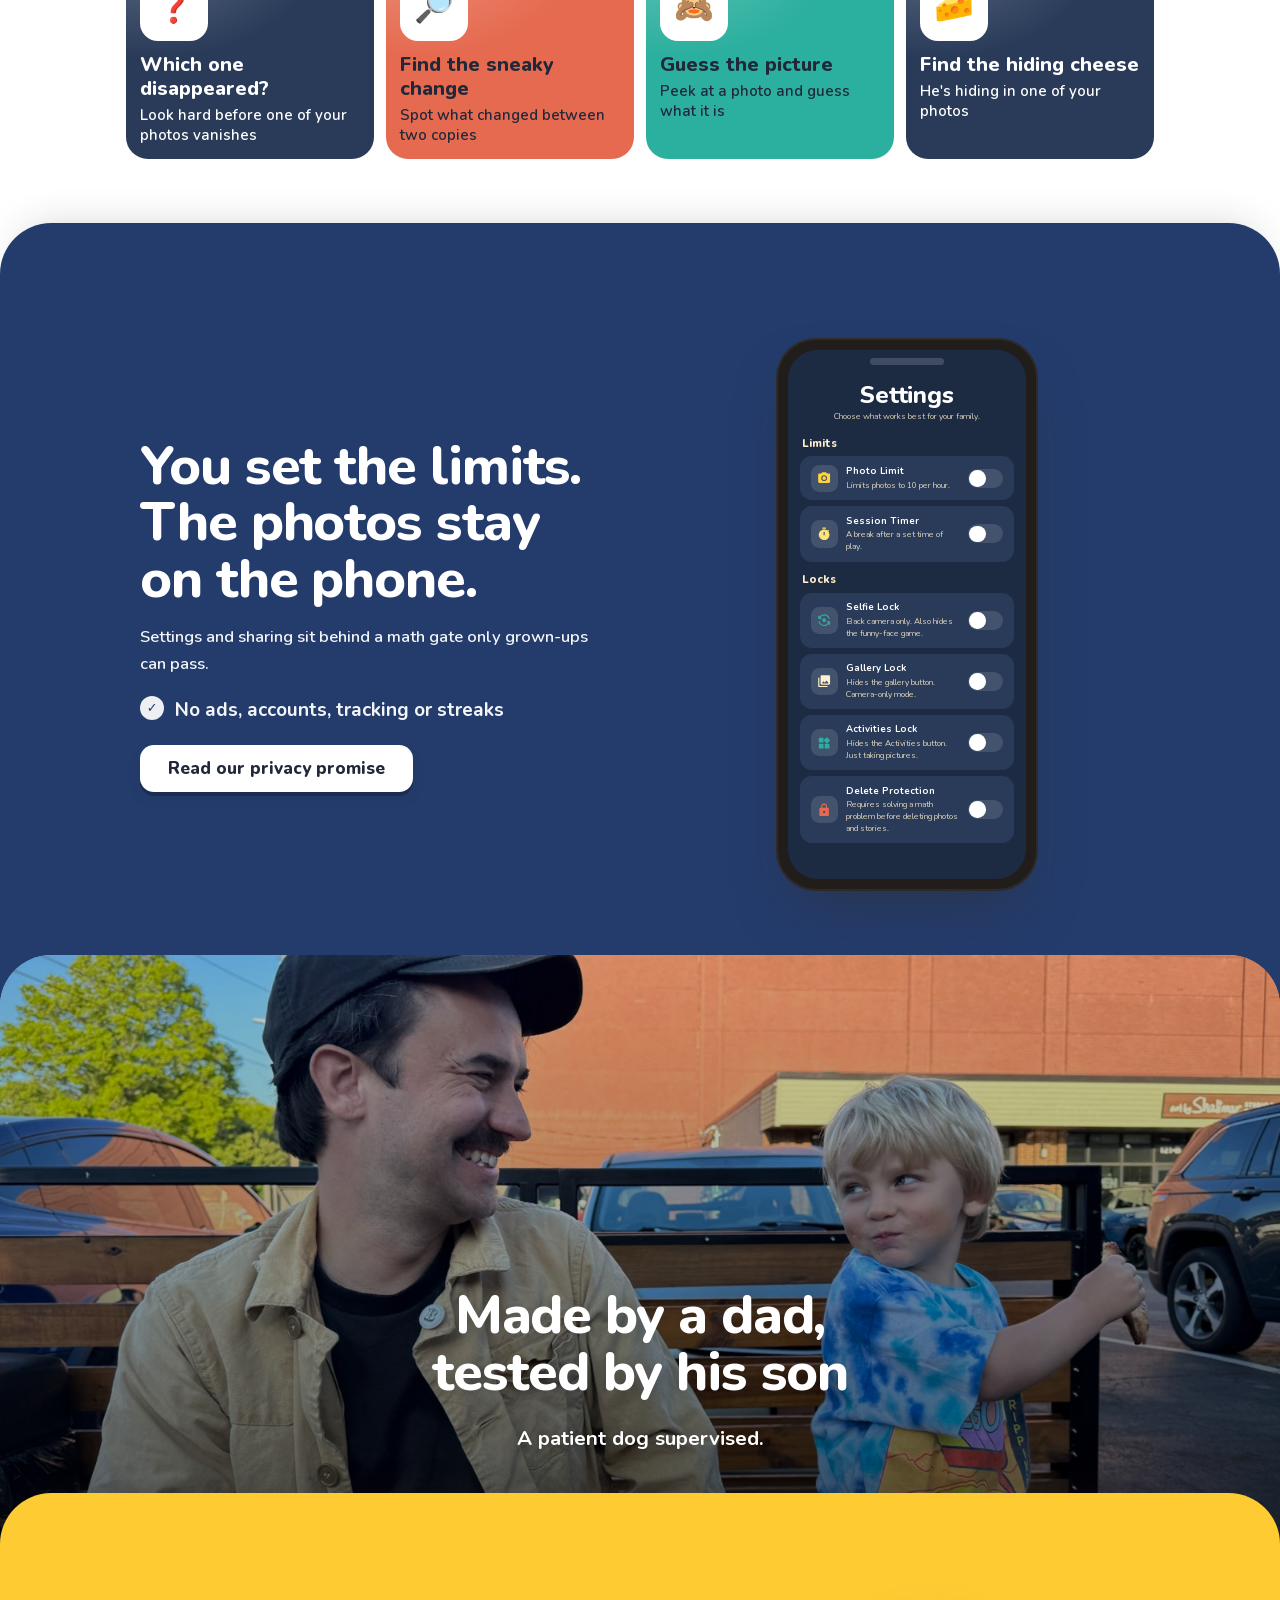
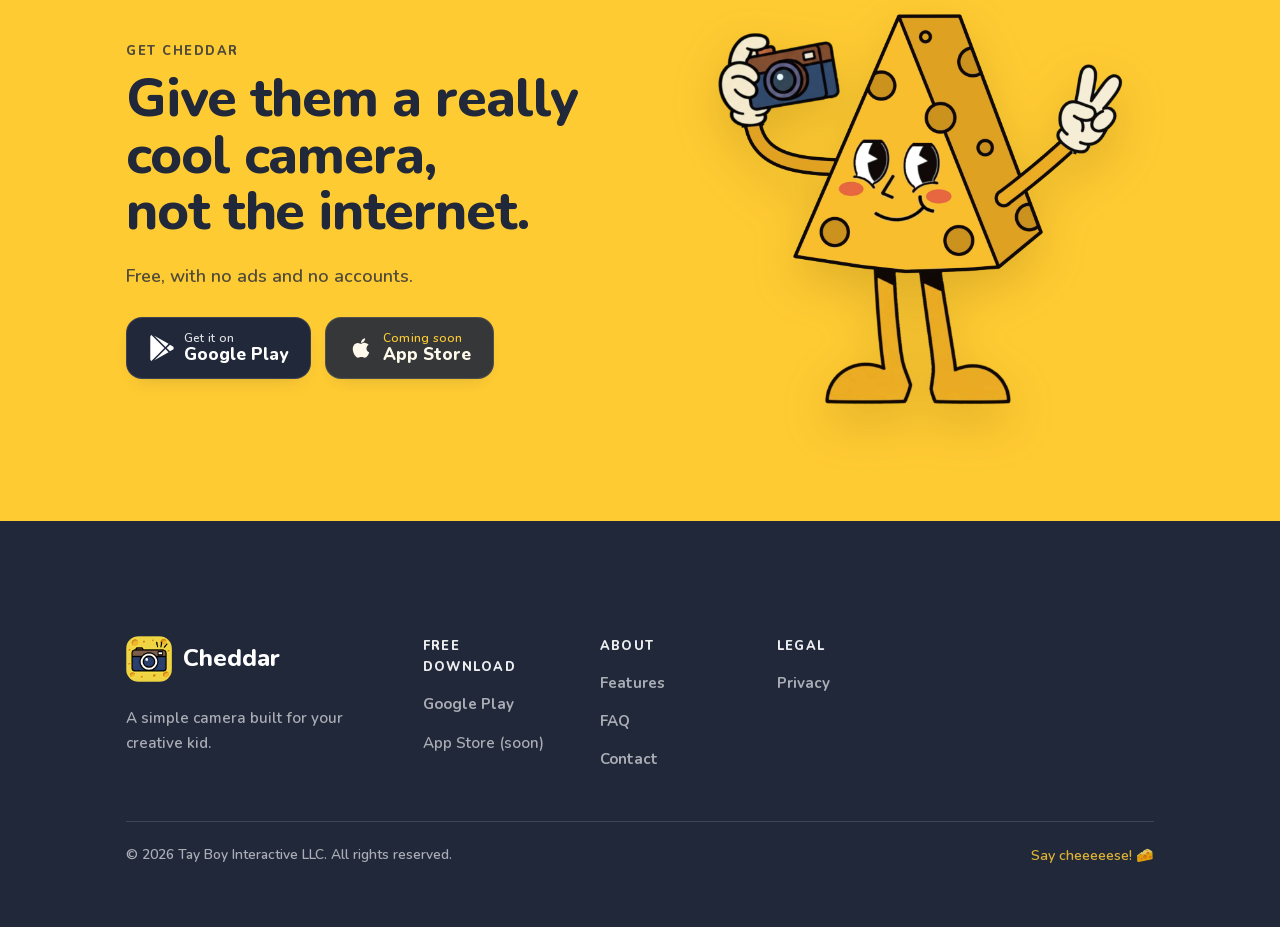
==== commit e6aecbe7: "Tell Me panel: dark-mode capture from the 2026-11-19 Play set The last light screenshot on the home " ====
--- a/index.html
+++ b/index.html
@@ -179,7 +179,7 @@
       <div class="container">
         <div class="fpanel reverse">
           <div class="fpanel-media">
-            <div class="phone"><div class="phone-screen"><img src="assets/screenshots/cheddar-says.webp?v=202610151513" width="280" height="600" alt="A photo of a bowl of apples with googly eyes, with Cheddar's Tell Me card and the character voices beneath it" loading="lazy" /></div></div>
+            <div class="phone"><div class="phone-screen"><img src="assets/screenshots/tell-me-night.webp?v=202611201500" width="280" height="623" alt="A photo of a tree in autumn, with Cheddar's Tell Me card saying “A plant! Ooh. Take a big breath. Outside air is the good kind.” and the character voices beneath it" loading="lazy" /></div></div>
           </div>
           <div class="fpanel-copy">
             <span class="eyebrow">Tell Me</span>
